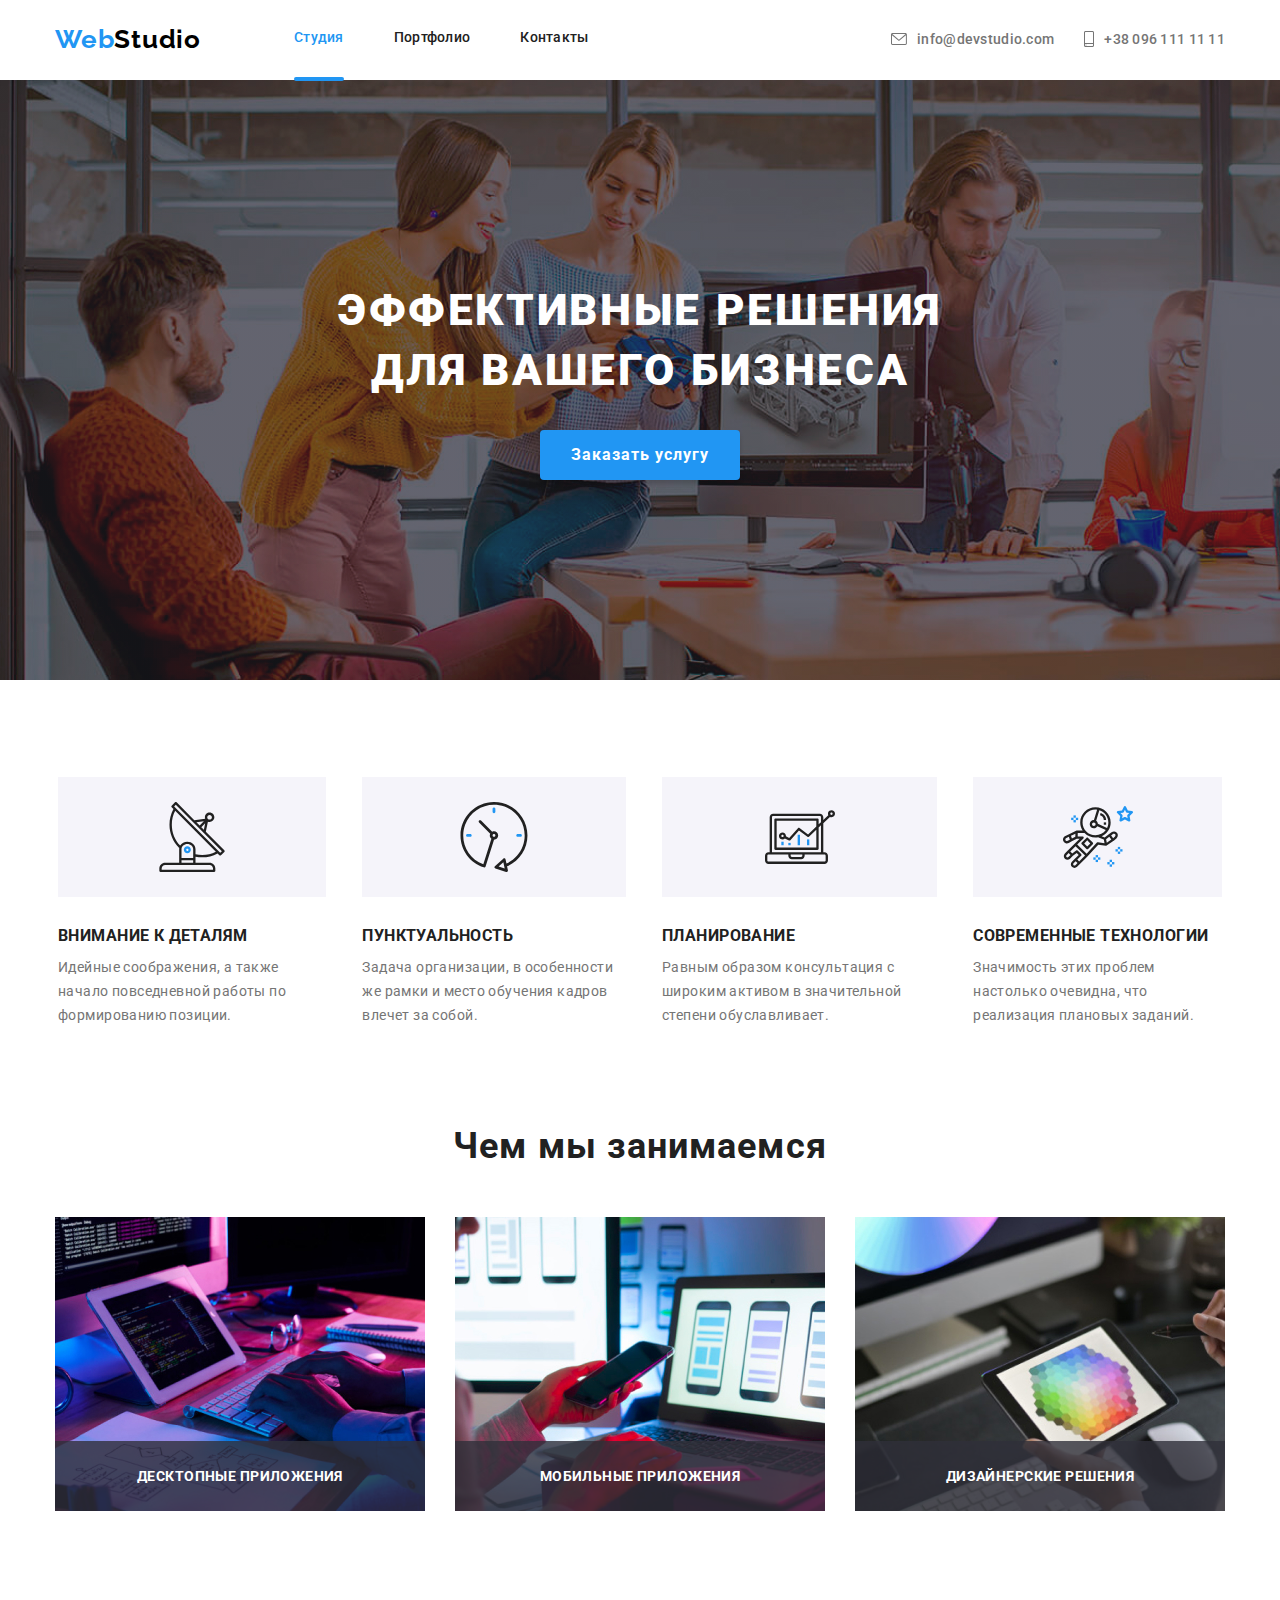
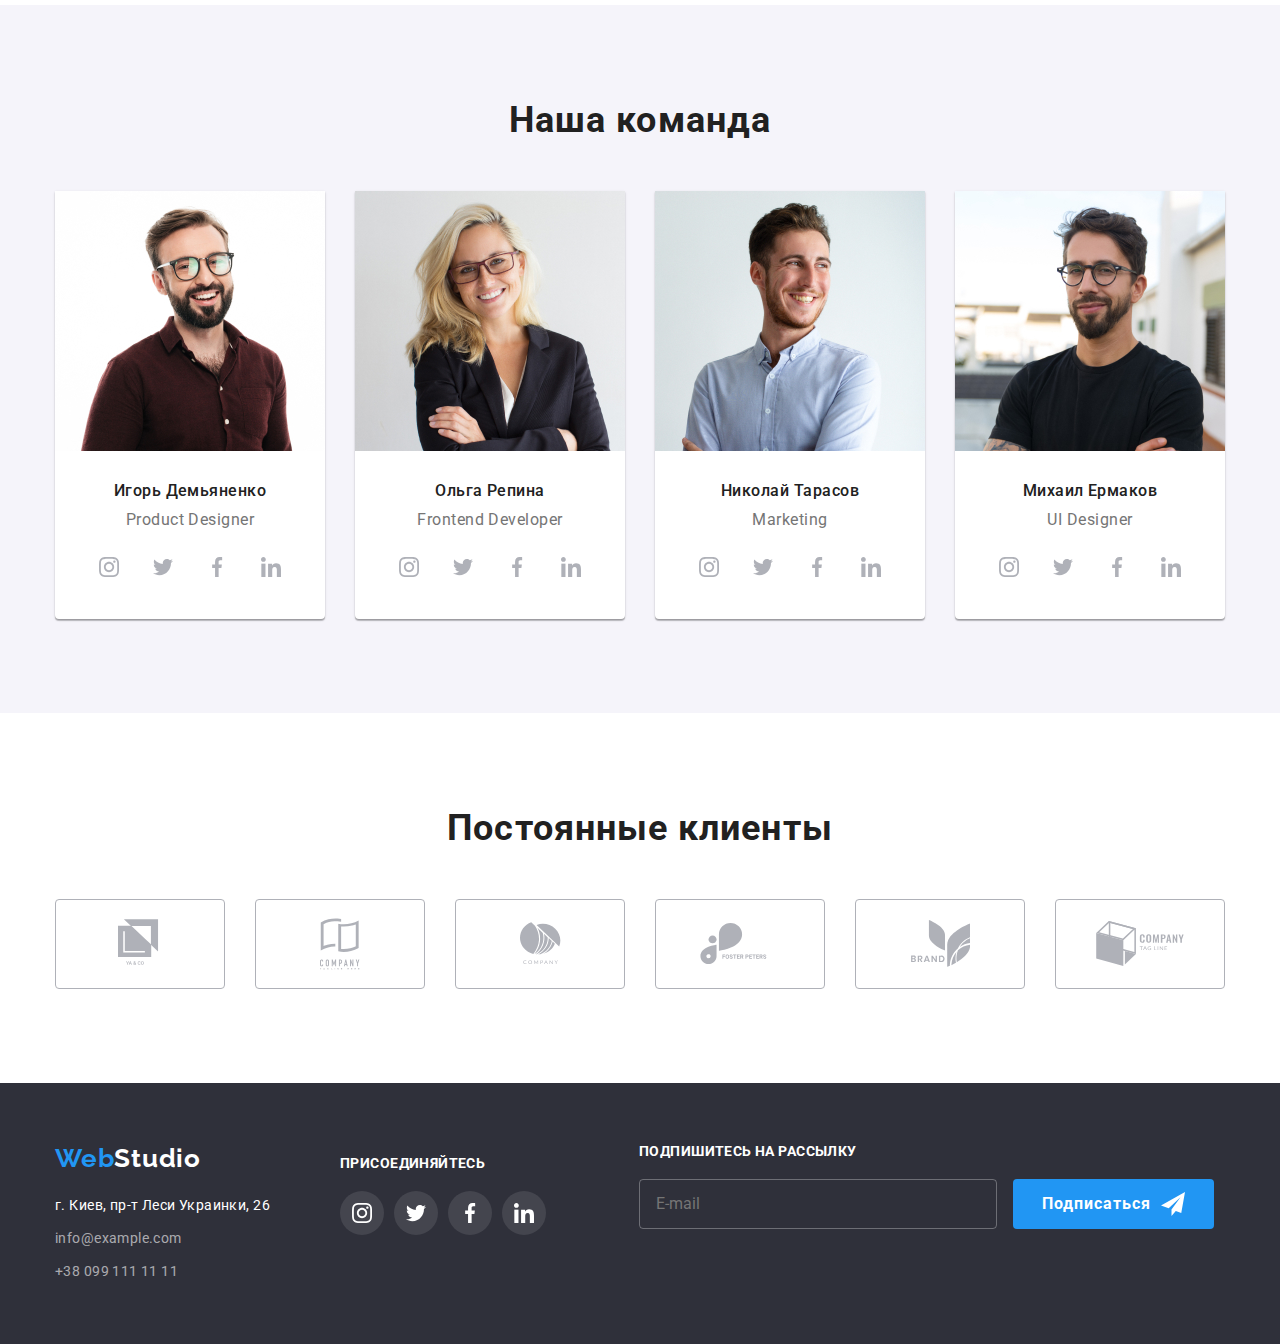
==== index.html @ cdcaf76a "Add files" ====
<!DOCTYPE html>
<html lang="ru">
<head>
    <meta charset="UTF-8">
    <meta name="viewport" content="width=device-width, initial-scale=1.0">
    <title>WebStudio</title>
    <link rel="preconnect" href="https://fonts.gstatic.com">
    <link href="https://fonts.googleapis.com/css2?family=Raleway:wght@700&family=Roboto:wght@400;500;700;900&display=swap" rel="stylesheet">
    <link rel="stylesheet" href="https://cdnjs.cloudflare.com/ajax/libs/modern-normalize/1.0.0/modern-normalize.min.css" />
    <link rel="stylesheet" href="./css/main.min.css">
</head>

<body>
    <header class="header">
        <div class="container">
        <nav class="site-nav">
        <a class="logo link" href="./" aria-label="логотип сайта"><span class="logo-first-part">Web</span><span class="logo-second-part">Studio</span></a> 
        <ul class="navigation-list list">
            <li class="navigation-list-item"><a class="navigation-list-link active link" href="./index.html">Студия</a></li>
            <li class="navigation-list-item"><a class="navigation-list-link link" href="./portfolio.html">Портфолио</a></li>
            <li class="navigation-list-item"><a class="navigation-list-link link" href="#">Контакты</a></li>   
        </ul>
        </nav>
        <address class="address">
        <ul class="address-list-header list">
<li class="address-list-item">
    <a class="address-list-link link" href="mailto:info@devstudio.com">
        <svg class="address-list-icon mail-icon">
            <use href="./symbol-defs.svg#icon-envelope" width="16" height="12"></use>
        </svg>
        <p class="address-list-text">info@devstudio.com </p>
    </a>
</li>

<li class="address-list-item">
    <a class="address-list-link link" href="tel:+380961111111">
        <svg class="address-list-icon phone-icon">
            <use href="./symbol-defs.svg#icon-smartphone" width="10" height="16"></use>
        </svg>
        <p class="address-list-text"> +38 096 111 11 11</p>
    </a>
</li>
 </ul>
 </address>  
 </div>
    </header>
    <main>

        <!--Hero-->
<section class="hero-section">
    <div class="container">
    <h1 class="hero-title">Эффективные решения <br> для вашего бизнеса</h1>
    <button class="button hero-button" type="button" data-modal-open>Заказать услугу</button>
    </div>
</section>

<!--Наш сервис-->
<section class="our-service">
    <div class="container">
<h2 class="visually-hidden">Наш сервис</h2>
    <ul class="services-list list">
        <li class="service-list-item">
            <div class="service-icon-background">
                <svg class="service-icon">
                    <use href="./symbol-defs.svg#icon-antenna-1"></use>
                </svg>
            </div>
        <h3 class="services-title">Внимание к деталям</h3>
        <p class="services-description">Идейные соображения, а также начало повседневной работы по формированию позиции.</p>
        </li>

        <li class="service-list-item">
            <div class="service-icon-background">
            <svg class="service-icon">
                <use href="./symbol-defs.svg#icon-clock-1"></use>
            </svg>
        </div>
        <h3 class="services-title">Пунктуальность</h3>
        <p class="services-description">Задача организации, в особенности же рамки и место обучения кадров влечет за собой.</p>
        </li>

<li class="service-list-item">
    <div class="service-icon-background">
        <svg class="service-icon">
            <use href="./symbol-defs.svg#icon-diagram-1"></use>
        </svg>
    </div>
    <h3 class="services-title">Планирование</h3>
    <p class="services-description">Равным образом консультация с широким активом в значительной степени
        обуславливает.</p>
</li>

<li class="service-list-item"">
    <div class="service-icon-background">
        <svg class="service-icon">
            <use href="./symbol-defs.svg#icon-astronaut-1"></use>
        </svg>
    </div>
    <h3 class="services-title">Современные технологии</h3>
    <p class="services-description">Значимость этих проблем настолько очевидна, что реализация плановых заданий.</p>
</li>
    </ul>
    </div>
</section>

<!--Чем мы занимаемся-->
<section class="specialization-section">
    <div class="container">
    <h2 class="specialization-title">Чем мы занимаемся</h2>
    <ul class="specialization-list list">
    <li class="specialization-list-item">
        <img class="specialization-img" src="./what_we_do/img.jpg" alt="Написание кода" width="370" height="294">
    <p class="specialization-name">Десктопные приложения</p>
    </li>
    <li class="specialization-list-item">
        <img class="specialization-img" src="./what_we_do/img-1.jpg" alt="Разработка дизайна" width="370" height="294">
    <p class="specialization-name">Мобильные приложения</p>
    </li>
<li class="specialization-list-item">
        <img class="specialization-img" src="./what_we_do/img-2.jpg" alt="Работа с цветом" width="370" height="294">
    <p class="specialization-name">Дизайнерские решения</p>
    </li>
</ul>
    </div>
</section>

<!--Наша команда-->

<section class="our-command-section">
    <div class="container">
    <h2 class="our-command-title">Наша команда</h2>
<ul class="our-command-list list">
    <li class="our-command-list-item">
        <img class="our-specialist-photo" src="./our_team/img.jpg" alt="участник команды" width="270" height="260">
        <div class="our-command-card-content">
        <h3 class="our-specialist-name">Игорь Демьяненко</h3>
        <p class="our-specialist-specialization" lang="en">Product Designer</p>
        <ul class="social-list list">
            <li class="social-list-item">
                <a href="#" class="social-list-link">
                    <svg class="social-list-icon">
                        <use href="./symbol-defs.svg#icon-instagram_new"></use>
                    </svg>
                </a>
            </li>
            <li class="social-list-item">
                <a href="#" class="social-list-link">
                    <svg class="social-list-icon">
                        <use href="./symbol-defs.svg#icon-twitter"></use>
                    </svg>
                </a>
            </li>
            <li class="social-list-item">
                <a href="#" class="social-list-link">
                    <svg class="social-list-icon">
                        <use href="./symbol-defs.svg#icon-facebook"></use>
                    </svg>
                </a>
            </li>
            <li class="social-list-item">
                <a href="#" class="social-list-link">
                    <svg class="social-list-icon">
                        <use href="./symbol-defs.svg#icon-linkedin"></use>
                    </svg>
                </a>
            </li>
        </ul>
        </div>
        </li>

    <li class="our-command-list-item">
        <img class="our-specialist-photo" src="./our_team/img-1.jpg" alt="участник команды" width="270" height="260">
        <div class="our-command-card-content">
        <h3 class="our-specialist-name">Ольга Репина</h3>
        <p class="our-specialist-specialization" lang="en">Frontend Developer</p>
    <ul class="social-list list">
        <li class="social-list-item">
            <a href="#" class="social-list-link">
                <svg class="social-list-icon">
                    <use href="./symbol-defs.svg#icon-instagram_new"></use>
                </svg>
            </a>
        </li>
        <li class="social-list-item">
            <a href="#" class="social-list-link">
                <svg class="social-list-icon">
                    <use href="./symbol-defs.svg#icon-twitter"></use>
                </svg>
            </a>
        </li>
        <li class="social-list-item">
            <a href="#" class="social-list-link">
                <svg class="social-list-icon">
                    <use href="./symbol-defs.svg#icon-facebook"></use>
                </svg>
            </a>
        </li>
        <li class="social-list-item">
            <a href="#" class="social-list-link">
                <svg class="social-list-icon">
                    <use href="./symbol-defs.svg#icon-linkedin"></use>
                </svg>
            </a>
        </li>
    </ul>
    </div>
    </li>

    <li class="our-command-list-item">
        <img class="our-specialist-photo" src="./our_team/img-2.jpg" alt="участник команды" width="270" height="260">
        <div class="our-command-card-content">
        <h3 class="our-specialist-name">Николай Тарасов</h3>
        <p class="our-specialist-specialization" lang="en">Marketing</p>
<ul class="social-list list">
    <li class="social-list-item">
        <a href="#" class="social-list-link">
            <svg class="social-list-icon">
                <use href="./symbol-defs.svg#icon-instagram_new"></use>
            </svg>
        </a>
    </li>
    <li class="social-list-item">
        <a href="#" class="social-list-link">
            <svg class="social-list-icon">
                <use href="./symbol-defs.svg#icon-twitter"></use>
            </svg>
        </a>
    </li>
    <li class="social-list-item">
        <a href="#" class="social-list-link">
            <svg class="social-list-icon">
                <use href="./symbol-defs.svg#icon-facebook"></use>
            </svg>
        </a>
    </li>
    <li class="social-list-item">
        <a href="#" class="social-list-link">
            <svg class="social-list-icon">
                <use href="./symbol-defs.svg#icon-linkedin"></use>
            </svg>
        </a>
    </li>
</ul>
</div>
</li>

    <li class="our-command-list-item">
        <img class="our-specialist-photo" src="./our_team/img-3.jpg" alt="участник команды" width="270" height="260">
        <div class="our-command-card-content">
        <h3 class="our-specialist-name">Михаил Ермаков</h3>
        <p class="our-specialist-specialization" lang="en">UI Designer</p>
<ul class="social-list list">
    <li class="social-list-item">
        <a href="#" class="social-list-link">
            <svg class="social-list-icon">
                <use href="./symbol-defs.svg#icon-instagram_new"></use>
            </svg>
        </a>
    </li>
    <li class="social-list-item">
        <a href="#" class="social-list-link">
            <svg class="social-list-icon">
                <use href="./symbol-defs.svg#icon-twitter"></use>
            </svg>
        </a>
    </li>
    <li class="social-list-item">
        <a href="#" class="social-list-link">
            <svg class="social-list-icon">
                <use href="./symbol-defs.svg#icon-facebook"></use>
            </svg>
        </a>
    </li>
    <li class="social-list-item">
        <a href="#" class="social-list-link">
            <svg class="social-list-icon">
                <use href="./symbol-defs.svg#icon-linkedin"></use>
            </svg>
        </a>
    </li>
</ul>
</div>
</li>
</ul>
    </div>
</section>
<!--Наши клиенты-->
<section class="our-clients-section">
    <div class="container">
        <h2 class="our-clients-title">Постоянные клиенты</h2>
        <ul class="our-clients-list">
            <li class="our-clients-list-item list">
                <a href="#" class="our-client-link">
                    <svg class="our-clients-icon first-client-icon">
                        <use href="./symbol-defs.svg#icon-logo-1"></use>
                    </svg>
                </a>
            </li>
            <li class="our-clients-list-item list">
                <a href="#" class="our-client-link">
                    <svg class="our-clients-icon second-client-icon">
                        <use href="./symbol-defs.svg#icon-logo-2"></use>
                    </svg>
                </a>
            </li>
            <li class="our-clients-list-item list">
                <a href="#" class="our-client-link">
                    <svg class="our-clients-icon third-client-icon">
                        <use href="./symbol-defs.svg#icon-logo-3"></use>
                    </svg>
                </a>
            </li>
            <li class="our-clients-list-item list">
                <a href="#" class="our-client-link">
                    <svg class="our-clients-icon fourth-client-icon">
                        <use href="./symbol-defs.svg#icon-logo-4"></use>
                    </svg>
                </a>
            </li>
            <li class="our-clients-list-item list">
                <a href="" class="our-client-link">
                    <svg class="our-clients-icon fifth-client-icon">
                        <use href="./symbol-defs.svg#icon-logo-5"></use>
                    </svg>
                </a>
            </li>
            <li class="our-clients-list-item list">
                <a href="#" class="our-client-link">
                    <svg class="our-clients-icon sixth-client-icon">
                        <use href="./symbol-defs.svg#icon-logo-6"></use>
                    </svg>
                </a>
            </li>
        </ul>
    </div>
</section>
    </main>
  
    <!--Бекдроп та модалка портфоліо-->
    <div class="backdrop is-hidden" data-modal>
        <div class="modal">
            <button type="button" class="close-button" data-modal-close>
                <svg class="close-button-icon" width="30" height="30">
                    <use href="./symbol-defs.svg#icon-close"></use>
                </svg>
            </button>
            <p class="form-invitation">Оставьте свои данные, мы вам перезвоним</p>
            <form action="#" class="modal-form">
                <label class="modal-form-field">
                    Имя
                    <span class="modal-form-input-wrapper">
                        <input type="text" name="client-name" class="modal-form-input">
                        <svg class="modal-form-icon">
                            <use href="./symbol-defs.svg#icon-Vector-3"></use>
                        </svg>
                    </span>
                </label>
                <label class="modal-form-field">
                    Телефон
                    <span class="modal-form-input-wrapper">
                        <input type="tel" name="client-phone" class="modal-form-input">
                        <svg class="modal-form-icon">
                            <use href="./symbol-defs.svg#icon-Vector-1"></use>
                        </svg>
                    </span>
                </label>
                <label class="modal-form-field">
                    Почта
                    <span class="modal-form-input-wrapper">
                        <input type="email" name="client-mail" class="modal-form-input">
                        <svg class="modal-form-icon">
                            <use href="./symbol-defs.svg#icon-Vector-2"></use>
                        </svg>
                    </span>
                </label>
                <label class="modal-form-field">
                    Комментарий
                    <textarea name="client-masage" class="modal-form-massage" placeholder="Введите текст"></textarea>
                </label>
                <input id="user-policy" type="checkbox" name="client-policy" value="accept-policy"
                    class="modal-form-policy visually-hidden">
                <label for="user-policy" class="modal-form-policy-text">Соглашаюсь с рассылкой и принимаю <a href="#"
                        class="modal-form-policy-link">Условия договора</a></label>
                <button type="submit" class="modal-form-button button">Отправить</button>
            </form>
        </div>
    </div>

<!--Footer-->
    <footer class="footer">
        <div class="container">
            <div class="footer-info">
        <a class="logo link" href="./" aria-label="логотип сайта"><span class="logo-first-part">Web</span><span
                class="logo-second-part-dark">Studio</span></a>
        <address class="address">
            <ul class="addres-list-footer list">
                <li class="addres-list-item"><a class="address-footer-link location link" href="https://goo.gl/maps/J2ixgFmDZ8d1wvZj8">г. Киев,
                        пр-т Леси Украинки, 26</a></li>
                <li class="addres-list-item"><a class="address-footer-link link" href="mailto:info@example.com">info@example.com</a></li>
                <li class="addres-list-item"><a class="address-footer-link link" href="tel:+380991111111">+38 099 111 11 11</a></li>
            </ul>
            </address>
            </div>
            <div class="social-list-our-projekt">
                <h2 class="visually-hidden">Наши социальные сети</h2>
                <h3 class="social-list-invitation">Присоединяйтесь</h3>
                <ul class="social-list list">
                    <li class="social-list-item">
                        <a href="#" class="social-list-link dark-social">
                            <svg class="social-list-icon">
                                <use href="./symbol-defs.svg#icon-instagram-2"></use>
                            </svg>
                        </a>
                    </li>
                    <li class="social-list-item">
                        <a href="#" class="social-list-link dark-social">
                            <svg class="social-list-icon">
                                <use href="./symbol-defs.svg#icon-twitter-1"></use>
                            </svg>
                        </a>
                    </li>
                    <li class="social-list-item">
                        <a href="#" class="social-list-link dark-social">
                            <svg class="social-list-icon">
                                <use href="./symbol-defs.svg#icon-facebook-1"></use>
                            </svg>
                        </a>
                    </li>
                    <li class="social-list-item">
                        <a href="#" class="social-list-link dark-social">
                            <svg class="social-list-icon">
                                <use href="./symbol-defs.svg#icon-linkedin-1"></use>
                            </svg>
                        </a>
                    </li>
                </ul>
            </div>
            <form action="#" class="subscription-form">
                <p class="subscription-form-title">Подпишитесь на рассылку</p>
                <label class="subscription-form-field">
                    <input type="email" name="client-mail" class="subscription-form-input" placeholder="E-mail">
                </label>
                <button type="submit" class="subscription-form-button">
                    Подписаться
                    <svg class="sibscription-form-button-icon">
                        <use href="./symbol-defs.svg#icon-form-send"></use>
                    </svg>
                </button>
            </form>
        </div>
            </footer>
    <!--End Footer-->

<script src="./js/modal.js">
</script>
</body>
</html>
---- css/main.min.css ----
.visually-hidden{position:absolute;width:1px;height:1px;margin:-1px;border:0;padding:0;white-space:nowrap;-webkit-clip-path:inset(100%);clip-path:inset(100%);clip:rect(0 0 0 0);overflow:hidden}:root{--accent-color: #2196F3;--logo-color: #000000;--heading-color: #212121;--main-color: #757575;--main-color-dark-backgr: #ffffff;--backgr-color-first: #2F303A;--backgr-color-second: #F5F4FA;--addres-second-color: rgba(255, 255, 255, 0.6);--hero-gradient-color: rgba(47, 48, 58, 0.4);--social-link-background-dark: rgba(255, 255, 255, 0.1);--social-link-color: #afb1b8;--main-font: 'Roboto', Roboto, sans-serif;--secondary-font: 'Raleway', Raleway, sans-serif;--card-set-specialization: 30px;--card-set-our-command: 30px;--card-set-portfolio: 30px;--timing-function: cubic-bezier(0.4, 0, 0.2, 1);--transition-duration: 250ms;--logo-second-part: #000000}body{color:var(--main-color);font-family:var(--main-font)}.list{list-style:none;margin:0;padding:0}.link{text-decoration:none;color:var(--main-color)}h1,h2,h3,h4,h5,h6{margin:0}ul,ol{margin:0;padding:0}p{margin:0}img{display:block;max-width:100%;height:auto}.address{font-style:normal}.container{width:1200px;margin:0 auto;padding:0 15px;display:-webkit-box;display:-ms-flexbox;display:flex;-webkit-box-align:center;-ms-flex-align:center;align-items:center;background:transparent}.button{display:-webkit-inline-box;display:-ms-inline-flexbox;display:inline-flex;-webkit-box-align:center;-ms-flex-align:center;align-items:center;-webkit-box-pack:center;-ms-flex-pack:center;justify-content:center;border:none;width:200px;min-height:50px;background:var(--accent-color);-webkit-box-shadow:0px 4px 4px rgba(0,0,0,0.15);box-shadow:0px 4px 4px rgba(0,0,0,0.15);border:none;border-radius:4px;margin-left:auto;margin-right:auto;cursor:pointer;font-family:var(--main-font);font-weight:700;font-size:16px;line-height:1.875;letter-spacing:.06em;color:var(--main-color-dark-backgr)}.button .icon{width:24px;height:24px;fill:var(--main-color-dark-backgr);margin-left:10px}.logo{color:var(--logo-color);font-family:var(--secondary-font);font-weight:700;font-size:26px;line-height:1.192;letter-spacing:.03em}.logo-first-part{color:var(--accent-color)}.logo-second-part-dark{color:var(--main-color-dark-backgr)}.social-list{display:-webkit-box;display:-ms-flexbox;display:flex;-webkit-box-pack:center;-ms-flex-pack:center;justify-content:center}.social-list-item:not(:last-child){margin-right:10px}.social-list-link{display:block;width:44px;height:44px;border-radius:50%;display:-webkit-box;display:-ms-flexbox;display:flex;-webkit-box-pack:center;-ms-flex-pack:center;justify-content:center;-webkit-box-align:center;-ms-flex-align:center;align-items:center;-webkit-transition-property:background;transition-property:background;-webkit-transition-duration:250ms;transition-duration:250ms;-webkit-transition-timing-function:cubic-bezier(0.4, 0, 0.2, 1);transition-timing-function:cubic-bezier(0.4, 0, 0.2, 1)}.social-list-link:hover,.social-list-link:focus{background:var(--accent-color)}.social-list-icon{width:20px;height:20px;fill:var(--social-link-color);-webkit-transition-property:fill;transition-property:fill;-webkit-transition-duration:250ms;transition-duration:250ms;-webkit-transition-timing-function:cubic-bezier(0.4, 0, 0.2, 1);transition-timing-function:cubic-bezier(0.4, 0, 0.2, 1)}.social-list-link:hover .social-list-icon,.social-list-link:focus .social-list-icon{fill:var(--main-color-dark-backgr)}.backdrop{position:fixed;left:0;top:0;width:100%;height:100%;background:rgba(0,0,0,0.2)}.modal{width:528px;min-height:581px;background-color:var(--main-color-dark-backgr);-webkit-box-shadow:0px 1px 3px rgba(0,0,0,0.12),0px 1px 1px rgba(0,0,0,0.14),0px 2px 1px rgba(0,0,0,0.2);box-shadow:0px 1px 3px rgba(0,0,0,0.12),0px 1px 1px rgba(0,0,0,0.14),0px 2px 1px rgba(0,0,0,0.2);border-radius:4px;position:absolute;top:50%;left:50%;padding:40px;-webkit-transform:translate(-50%, -50%);transform:translate(-50%, -50%)}.close-button-icon{width:18px;height:18px;position:absolute;top:50%;left:50%;-webkit-transform:translate(-50%, -50%);transform:translate(-50%, -50%)}.close-button{width:30px;height:30px;position:absolute;top:8px;right:8px;border:1px solid rgba(0,0,0,0.1);border-radius:50%;cursor:pointer;background-color:transparent}.close-button:hover,.close-button:focus{fill:var(--accent-color)}.close-button:active{fill:var(--accent-color);border-radius:50%}.is-hidden{opacity:0;visibility:hidden;pointer-events:none}.form-invitation{font-weight:700;font-size:20px;line-height:1.15;letter-spacing:.03em;color:var(--heading-color);margin-bottom:12px}.modal-form{display:-webkit-box;display:-ms-flexbox;display:flex;-webkit-box-orient:vertical;-webkit-box-direction:normal;-ms-flex-direction:column;flex-direction:column}.modal-form-field{margin-bottom:20px;font-weight:400;font-size:12px;line-height:1.67;letter-spacing:.1em}.modal-form-input-wrapper{display:block;height:100%;position:relative;margin-top:4px}.modal-form-input{width:100%;height:40px;padding-left:42px;border:1px solid rgba(33,33,33,0.2);border-radius:4px;-webkit-transition-property:border-color;transition-property:border-color;-webkit-transition-duration:250ms;transition-duration:250ms;-webkit-transition-timing-function:cubic-bezier(0.4, 0, 0.2, 1);transition-timing-function:cubic-bezier(0.4, 0, 0.2, 1)}.modal-form-input:focus{outline:none;border:1px solid var(--accent-color)}.modal-form-icon{width:18px;height:18px;position:absolute;left:12px;top:50%;-webkit-transform:translateY(-50%);transform:translateY(-50%);-webkit-transition-property:fill;transition-property:fill;-webkit-transition-duration:250ms;transition-duration:250ms;-webkit-transition-timing-function:cubic-bezier(0.4, 0, 0.2, 1);transition-timing-function:cubic-bezier(0.4, 0, 0.2, 1)}.modal-form-input:focus+.modal-form-icon{fill:var(--accent-color)}.modal-form-massage{width:100%;height:120px;border:1px solid rgba(33,33,33,0.2);border-radius:4px;padding:12px 16px;margin-top:4px;resize:none;-webkit-transition-property:border-color;transition-property:border-color;-webkit-transition-duration:250ms;transition-duration:250ms;-webkit-transition-timing-function:cubic-bezier(0.4, 0, 0.2, 1);transition-timing-function:cubic-bezier(0.4, 0, 0.2, 1)}.modal-form-massage::-webkit-input-placeholder{font-weight:400;font-size:14px;line-height:1.143;letter-spacing:.01em;color:rgba(117,117,117,0.5)}.modal-form-massage:-ms-input-placeholder{font-weight:400;font-size:14px;line-height:1.143;letter-spacing:.01em;color:rgba(117,117,117,0.5)}.modal-form-massage::-ms-input-placeholder{font-weight:400;font-size:14px;line-height:1.143;letter-spacing:.01em;color:rgba(117,117,117,0.5)}.modal-form-massage::placeholder{font-weight:400;font-size:14px;line-height:1.143;letter-spacing:.01em;color:rgba(117,117,117,0.5)}.modal-form-massage:focus{outline:none;border-color:var(--accent-color)}.modal-form-policy-text{width:423px;margin-left:auto;margin-right:auto;font-weight:400;font-size:14px;line-height:1.714;letter-spacing:.03em;white-space:pre;display:-webkit-box;display:-ms-flexbox;display:flex;-webkit-box-align:center;-ms-flex-align:center;align-items:center;margin-bottom:30px}.modal-form-policy-text::before{content:"";width:16px;height:15px;margin-right:7px;border:1px solid #000000;border-radius:2px;display:inline-block}.modal-form-policy:checked+.modal-form-policy-text::before{background-image:url(../icon-check.svg);background-repeat:no-repeat;background-size:cover;border:none}.modal-form-policy-link{color:var(--accent-color)}.modal-form-button{margin-left:auto;margin-right:auto}.header>.container{display:-webkit-box;display:-ms-flexbox;display:flex;padding-top:24px;padding-bottom:25px}.header .logo{margin-right:93px}.header .address-list-link{display:-webkit-box;display:-ms-flexbox;display:flex;-webkit-box-align:center;-ms-flex-align:center;align-items:center;-webkit-transition-property:color;transition-property:color;-webkit-transition-duration:250ms;transition-duration:250ms;-webkit-transition-timing-function:cubic-bezier(0.4, 0, 0.2, 1);transition-timing-function:cubic-bezier(0.4, 0, 0.2, 1)}.site-nav{display:-webkit-box;display:-ms-flexbox;display:flex;-webkit-box-align:center;-ms-flex-align:center;align-items:center}.navigation-list{display:-webkit-box;display:-ms-flexbox;display:flex}.address-list-header{display:-webkit-box;display:-ms-flexbox;display:flex;-webkit-box-align:center;-ms-flex-align:center;align-items:center;-webkit-box-pack:center;-ms-flex-pack:center;justify-content:center}.address-list-icon{display:block;fill:var(--main-color);-webkit-transition-property:fill;transition-property:fill;-webkit-transition-duration:250ms;transition-duration:250ms;-webkit-transition-timing-function:cubic-bezier(0.4, 0, 0.2, 1);transition-timing-function:cubic-bezier(0.4, 0, 0.2, 1)}.header .address-list-link:hover .address-list-icon,.header .address-list-link:focus .address-list-icon{fill:var(--accent-color)}.mail-icon{width:16px;height:12px}.phone-icon{width:10px;height:16px}.address-list-text{display:block;padding-left:10px}.navigation-list-item:not(:last-child){margin-right:50px}.header .address-list-item:not(:last-child){margin-right:30px}.header .address{margin-left:auto}.navigation-list-link,.address-list-link{font-weight:500;font-size:14px;line-height:1.143;letter-spacing:.02em}.navigation-list-link:hover,.navigation-list-link:focus,.address-list-link:hover,.address-list-link:focus{color:var(--accent-color)}.navigation-list-link{color:var(--heading-color);-webkit-transition-property:color;transition-property:color;-webkit-transition-duration:250ms;transition-duration:250ms;-webkit-transition-timing-function:cubic-bezier(0.4, 0, 0.2, 1);transition-timing-function:cubic-bezier(0.4, 0, 0.2, 1)}.navigation-list-link.active{color:var(--accent-color)}.navigation-list-link.active::after{content:"";width:auto;height:4px;display:block;background:var(--accent-color);border-radius:2px;position:relative;top:30px}.hero-section>.container{max-width:1600px;-webkit-box-orient:vertical;-webkit-box-direction:normal;-ms-flex-direction:column;flex-direction:column;padding-top:200px;padding-bottom:200px;width:100%;background-image:-webkit-gradient(linear, left top, left bottom, from(var(--hero-gradient-color)), to(var(--hero-gradient-color))),url(../source_images/background.jpg);background-image:linear-gradient(var(--hero-gradient-color), var(--hero-gradient-color)),url(../source_images/background.jpg);background-repeat:no-repeat;background-size:cover}.hero-title{font-weight:900;font-size:44px;line-height:1.364;letter-spacing:.06em;text-align:center;text-transform:uppercase;color:var(--main-color-dark-backgr);margin-bottom:30px}.our-service>.container{padding-top:94px;padding-bottom:94px}.services-list{display:-webkit-box;display:-ms-flexbox;display:flex}.service-list-item{padding:3px;font-size:14px;letter-spacing:0.03em}.service-list-item:not(:last-child){margin-right:30px}.service-icon-background{width:auto;height:120px;background:var(--backgr-color-second);margin-bottom:30px;display:-webkit-box;display:-ms-flexbox;display:flex;-webkit-box-pack:center;-ms-flex-pack:center;justify-content:center;-webkit-box-align:center;-ms-flex-align:center;align-items:center}.service-icon{width:70px;height:70px}.services-title{font-weight:700;line-height:1.142;text-transform:uppercase;color:var(--heading-color);margin-bottom:10px}.services-description{font-weight:400;line-height:1.714}.specialization-section>.container{-webkit-box-orient:vertical;-webkit-box-direction:normal;-ms-flex-direction:column;flex-direction:column;padding-bottom:94px}.specialization-list{display:-webkit-box;display:-ms-flexbox;display:flex;-webkit-box-pack:center;-ms-flex-pack:center;justify-content:center}.specialization-list-item{position:relative}.specialization-list-item:not(:last-child){margin-right:var(--card-set-specialization)}.specialization-title,.our-command-title,.our-clients-title{text-align:center;font-weight:700;font-size:36px;line-height:1.167;letter-spacing:.03em;color:var(--heading-color)}.specialization-title{margin-bottom:50px}.specialization-name{font-weight:700;font-size:14px;line-height:1.143;letter-spacing:.03em;text-align:center;text-transform:uppercase;color:var(--main-color-dark-backgr);width:370px;background-color:rgba(47,48,58,0.8);position:absolute;bottom:0px;padding:27px 0}.our-command-section{background-color:var(--backgr-color-second)}.our-command-section>.container{padding-top:94px;padding-bottom:94px;-webkit-box-orient:vertical;-webkit-box-direction:normal;-ms-flex-direction:column;flex-direction:column}.our-command-list{display:-webkit-box;display:-ms-flexbox;display:flex;-webkit-box-pack:center;-ms-flex-pack:center;justify-content:center}.our-command-list-item{background-color:var(--main-color-dark-backgr);-webkit-box-shadow:0px 1px 3px rgba(0,0,0,0.12),0px 1px 1px rgba(0,0,0,0.14),0px 2px 1px rgba(0,0,0,0.2);box-shadow:0px 1px 3px rgba(0,0,0,0.12),0px 1px 1px rgba(0,0,0,0.14),0px 2px 1px rgba(0,0,0,0.2);border-radius:0px 0px 4px 4px}.our-command-list-item:not(:last-child){margin-right:var(--card-set-our-command)}.our-command-card-content{padding:30px 10px}.our-command-title{margin-bottom:50px}.our-specialist-name{margin-bottom:10px;font-weight:500;font-size:16px;line-height:1.188;letter-spacing:.03em;text-align:center;color:var(--heading-color)}.our-specialist-specialization{margin-bottom:16px;font-weight:400;font-size:16px;line-height:1.188;letter-spacing:.03em;text-align:center}.our-clients-section>.container{-webkit-box-orient:vertical;-webkit-box-direction:normal;-ms-flex-direction:column;flex-direction:column;padding-top:94px;padding-bottom:94px}.our-clients-title{margin-bottom:50px}.our-clients-list{display:-webkit-box;display:-ms-flexbox;display:flex}.our-client-link{display:-webkit-box;display:-ms-flexbox;display:flex;-webkit-box-pack:center;-ms-flex-pack:center;justify-content:center;-webkit-box-align:center;-ms-flex-align:center;align-items:center;width:170px;height:90px;border:1px solid var(--social-link-color);-webkit-box-sizing:border-box;box-sizing:border-box;border-radius:4px;-webkit-transition-property:border-color;transition-property:border-color;-webkit-transition-duration:250ms;transition-duration:250ms;-webkit-transition-timing-function:cubic-bezier(0.4, 0, 0.2, 1);transition-timing-function:cubic-bezier(0.4, 0, 0.2, 1)}.our-client-link:hover,.our-client-link:focus{border-color:var(--accent-color)}.our-clients-list-item:not(:last-child){margin-right:30px}.our-clients-icon{fill:#afb1b8;-webkit-transition-property:fill;transition-property:fill;-webkit-transition-duration:250ms;transition-duration:250ms;-webkit-transition-timing-function:cubic-bezier(0.4, 0, 0.2, 1);transition-timing-function:cubic-bezier(0.4, 0, 0.2, 1)}.our-client-link:hover .our-clients-icon,.our-client-link:focus .our-clients-icon{fill:var(--accent-color)}.first-client-icon{width:44.27px;height:49.23px}.second-client-icon{width:40px;height:52px}.third-client-icon{width:41px;height:42.6px}.fourth-client-icon{width:79.66px;height:42.02px}.fifth-client-icon{width:59px;height:47px}.sixth-client-icon{width:88.48px;height:45.44px}.footer{background-color:var(--backgr-color-first)}.footer>.container{-webkit-box-align:start;-ms-flex-align:start;align-items:flex-start;padding-top:60px;padding-bottom:60px}.footer .logo{display:block;margin-bottom:20px}.footer .addres-list-item:not(:last-child){margin-bottom:9px}.address-footer-link{font-weight:400;font-size:14px;line-height:1.714;letter-spacing:.03em;color:var(--addres-second-color)}.location{color:var(--main-color-dark-backgr)}.social-list-our-projekt{margin-top:12px;margin-left:70px}.social-list-invitation{font-weight:700;font-size:14px;line-height:1.142;letter-spacing:.03em;text-transform:uppercase;color:var(--main-color-dark-backgr);margin-bottom:20px}.dark-social{background:var(--social-link-background-dark)}.dark-social .social .social-list-icon{fill:var(--main-color-dark-backgr)}.subscription-form{margin-left:93px}.subscription-form-title{width:100%;font-weight:700;font-size:14px;line-height:1.143;letter-spacing:.03em;text-transform:uppercase;color:var(--main-color-dark-backgr);margin-bottom:20px}.subscription-form-input{width:358px;height:50px;border:1px solid rgba(255,255,255,0.3);border-radius:4px;background:transparent;color:#ffffff;padding-left:16px}.subscription-form-field{display:inline-block}.subscription-form-button{display:-webkit-inline-box;display:-ms-inline-flexbox;display:inline-flex;-webkit-box-align:center;-ms-flex-align:center;align-items:center;height:50px;padding:10px 29px;margin-left:12px;background:var(--accent-color);border-radius:4px;border:none;font-weight:700;font-size:16px;text-align:center;letter-spacing:0.06em;color:var(--main-color-dark-backgr)}.sibscription-form-button-icon{width:24px;height:24px;fill:var(--main-color-dark-backgr);margin-left:10px}
/*# sourceMappingURL=main.min.css.map */
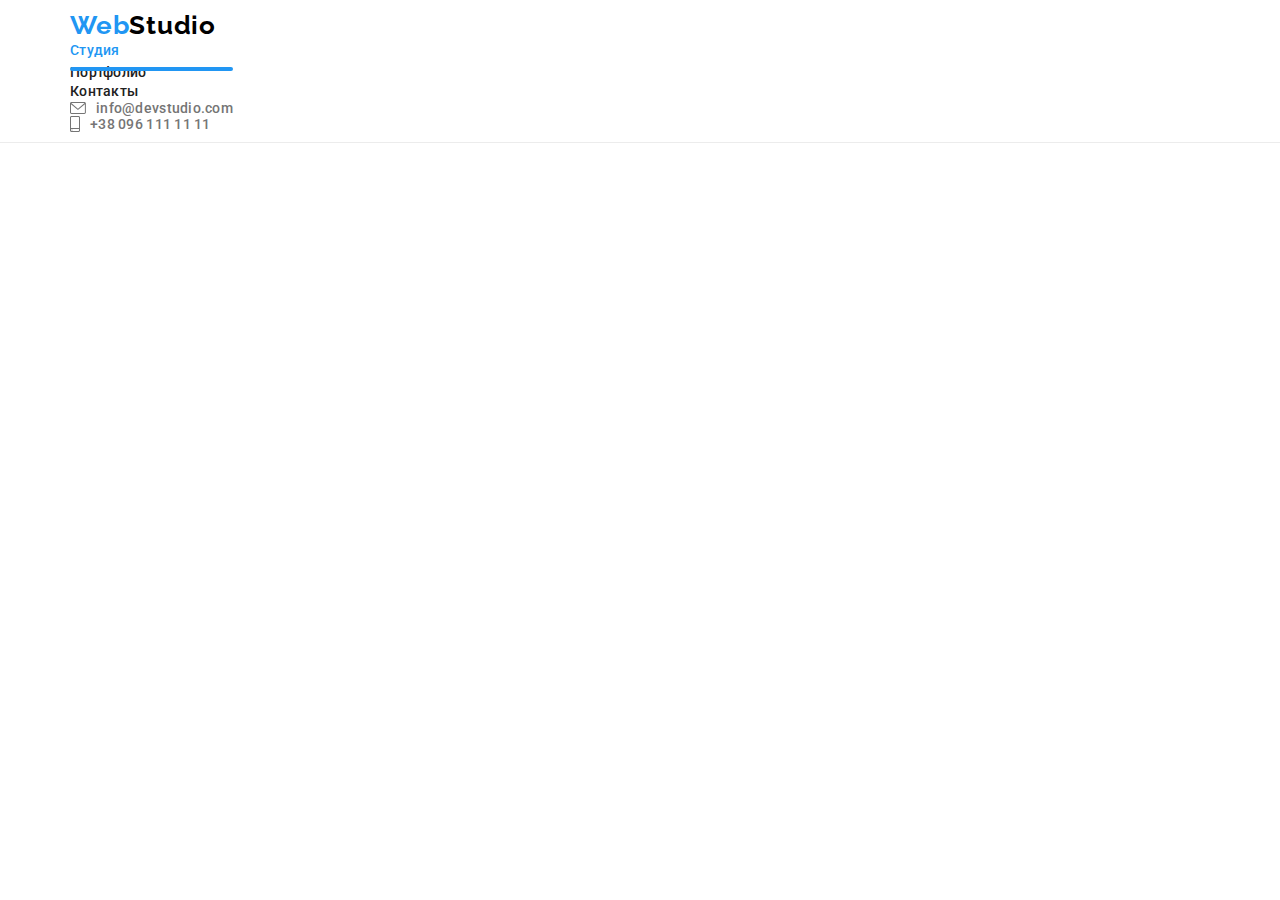
==== commit 53d9c0bc: "Add styles" ====
--- a/index.html
+++ b/index.html
@@ -15,6 +15,18 @@
         <div class="container">
         <nav class="site-nav">
         <a class="logo link" href="./" aria-label="логотип сайта"><span class="logo-first-part">Web</span><span class="logo-second-part">Studio</span></a> 
+        <button type="button" 
+        class="menu-button" 
+        aria-expanded="false" 
+        aria-controls="menu-container" 
+        data-menu-button>
+            <svg width="40px" height="40px" aria-label="Переключатель мобильного меню">
+                <use class="icon-menu" href="./images/sprite.svg#icon-menu"></use>
+                <use class="icon-close-menu" href="./images/sprite.svg#icon-close-menu"></use>
+            </svg>
+        </button>
+        <div class="menu-container" id="menu-container" data-menu>
+            <nav class="site-nav">
         <ul class="navigation-list list">
             <li class="navigation-list-item"><a class="navigation-list-link active link" href="./index.html">Студия</a></li>
             <li class="navigation-list-item"><a class="navigation-list-link link" href="./portfolio.html">Портфолио</a></li>
@@ -47,15 +59,15 @@
     <main>
 
         <!--Hero-->
-<section class="hero-section">
+<!-- <section class="hero-section">
     <div class="container">
     <h1 class="hero-title">Эффективные решения <br> для вашего бизнеса</h1>
     <button class="button hero-button" type="button" data-modal-open>Заказать услугу</button>
     </div>
-</section>
+</section> -->
 
 <!--Наш сервис-->
-<section class="our-service">
+<!-- <section class="our-service">
     <div class="container">
 <h2 class="visually-hidden">Наш сервис</h2>
     <ul class="services-list list">
@@ -101,10 +113,10 @@
 </li>
     </ul>
     </div>
-</section>
+</section> -->
 
 <!--Чем мы занимаемся-->
-<section class="specialization-section">
+<!-- <section class="specialization-section">
     <div class="container">
     <h2 class="specialization-title">Чем мы занимаемся</h2>
     <ul class="specialization-list list">
@@ -122,11 +134,11 @@
     </li>
 </ul>
     </div>
-</section>
+</section> -->
 
 <!--Наша команда-->
 
-<section class="our-command-section">
+<!-- <section class="our-command-section">
     <div class="container">
     <h2 class="our-command-title">Наша команда</h2>
 <ul class="our-command-list list">
@@ -283,9 +295,9 @@
 </li>
 </ul>
     </div>
-</section>
+</section> -->
 <!--Наши клиенты-->
-<section class="our-clients-section">
+<!-- <section class="our-clients-section">
     <div class="container">
         <h2 class="our-clients-title">Постоянные клиенты</h2>
         <ul class="our-clients-list">
@@ -334,10 +346,10 @@
         </ul>
     </div>
 </section>
-    </main>
+    </main> -->
   
     <!--Бекдроп та модалка портфоліо-->
-    <div class="backdrop is-hidden" data-modal>
+    <!-- <div class="backdrop is-hidden" data-modal>
         <div class="modal">
             <button type="button" class="close-button" data-modal-close>
                 <svg class="close-button-icon" width="30" height="30">
@@ -384,10 +396,10 @@
                 <button type="submit" class="modal-form-button button">Отправить</button>
             </form>
         </div>
-    </div>
+    </div> -->
 
 <!--Footer-->
-    <footer class="footer">
+    <!-- <footer class="footer">
         <div class="container">
             <div class="footer-info">
         <a class="logo link" href="./" aria-label="логотип сайта"><span class="logo-first-part">Web</span><span
@@ -448,7 +460,7 @@
                 </button>
             </form>
         </div>
-            </footer>
+            </footer> -->
     <!--End Footer-->
 
 <script src="./js/modal.js">
--- a/css/main.min.css
+++ b/css/main.min.css
@@ -1,2 +1,2 @@
-.visually-hidden{position:absolute;width:1px;height:1px;margin:-1px;border:0;padding:0;white-space:nowrap;-webkit-clip-path:inset(100%);clip-path:inset(100%);clip:rect(0 0 0 0);overflow:hidden}:root{--accent-color: #2196F3;--logo-color: #000000;--heading-color: #212121;--main-color: #757575;--main-color-dark-backgr: #ffffff;--backgr-color-first: #2F303A;--backgr-color-second: #F5F4FA;--addres-second-color: rgba(255, 255, 255, 0.6);--hero-gradient-color: rgba(47, 48, 58, 0.4);--social-link-background-dark: rgba(255, 255, 255, 0.1);--social-link-color: #afb1b8;--main-font: 'Roboto', Roboto, sans-serif;--secondary-font: 'Raleway', Raleway, sans-serif;--card-set-specialization: 30px;--card-set-our-command: 30px;--card-set-portfolio: 30px;--timing-function: cubic-bezier(0.4, 0, 0.2, 1);--transition-duration: 250ms;--logo-second-part: #000000}body{color:var(--main-color);font-family:var(--main-font)}.list{list-style:none;margin:0;padding:0}.link{text-decoration:none;color:var(--main-color)}h1,h2,h3,h4,h5,h6{margin:0}ul,ol{margin:0;padding:0}p{margin:0}img{display:block;max-width:100%;height:auto}.address{font-style:normal}.container{width:1200px;margin:0 auto;padding:0 15px;display:-webkit-box;display:-ms-flexbox;display:flex;-webkit-box-align:center;-ms-flex-align:center;align-items:center;background:transparent}.button{display:-webkit-inline-box;display:-ms-inline-flexbox;display:inline-flex;-webkit-box-align:center;-ms-flex-align:center;align-items:center;-webkit-box-pack:center;-ms-flex-pack:center;justify-content:center;border:none;width:200px;min-height:50px;background:var(--accent-color);-webkit-box-shadow:0px 4px 4px rgba(0,0,0,0.15);box-shadow:0px 4px 4px rgba(0,0,0,0.15);border:none;border-radius:4px;margin-left:auto;margin-right:auto;cursor:pointer;font-family:var(--main-font);font-weight:700;font-size:16px;line-height:1.875;letter-spacing:.06em;color:var(--main-color-dark-backgr)}.button .icon{width:24px;height:24px;fill:var(--main-color-dark-backgr);margin-left:10px}.logo{color:var(--logo-color);font-family:var(--secondary-font);font-weight:700;font-size:26px;line-height:1.192;letter-spacing:.03em}.logo-first-part{color:var(--accent-color)}.logo-second-part-dark{color:var(--main-color-dark-backgr)}.social-list{display:-webkit-box;display:-ms-flexbox;display:flex;-webkit-box-pack:center;-ms-flex-pack:center;justify-content:center}.social-list-item:not(:last-child){margin-right:10px}.social-list-link{display:block;width:44px;height:44px;border-radius:50%;display:-webkit-box;display:-ms-flexbox;display:flex;-webkit-box-pack:center;-ms-flex-pack:center;justify-content:center;-webkit-box-align:center;-ms-flex-align:center;align-items:center;-webkit-transition-property:background;transition-property:background;-webkit-transition-duration:250ms;transition-duration:250ms;-webkit-transition-timing-function:cubic-bezier(0.4, 0, 0.2, 1);transition-timing-function:cubic-bezier(0.4, 0, 0.2, 1)}.social-list-link:hover,.social-list-link:focus{background:var(--accent-color)}.social-list-icon{width:20px;height:20px;fill:var(--social-link-color);-webkit-transition-property:fill;transition-property:fill;-webkit-transition-duration:250ms;transition-duration:250ms;-webkit-transition-timing-function:cubic-bezier(0.4, 0, 0.2, 1);transition-timing-function:cubic-bezier(0.4, 0, 0.2, 1)}.social-list-link:hover .social-list-icon,.social-list-link:focus .social-list-icon{fill:var(--main-color-dark-backgr)}.backdrop{position:fixed;left:0;top:0;width:100%;height:100%;background:rgba(0,0,0,0.2)}.modal{width:528px;min-height:581px;background-color:var(--main-color-dark-backgr);-webkit-box-shadow:0px 1px 3px rgba(0,0,0,0.12),0px 1px 1px rgba(0,0,0,0.14),0px 2px 1px rgba(0,0,0,0.2);box-shadow:0px 1px 3px rgba(0,0,0,0.12),0px 1px 1px rgba(0,0,0,0.14),0px 2px 1px rgba(0,0,0,0.2);border-radius:4px;position:absolute;top:50%;left:50%;padding:40px;-webkit-transform:translate(-50%, -50%);transform:translate(-50%, -50%)}.close-button-icon{width:18px;height:18px;position:absolute;top:50%;left:50%;-webkit-transform:translate(-50%, -50%);transform:translate(-50%, -50%)}.close-button{width:30px;height:30px;position:absolute;top:8px;right:8px;border:1px solid rgba(0,0,0,0.1);border-radius:50%;cursor:pointer;background-color:transparent}.close-button:hover,.close-button:focus{fill:var(--accent-color)}.close-button:active{fill:var(--accent-color);border-radius:50%}.is-hidden{opacity:0;visibility:hidden;pointer-events:none}.form-invitation{font-weight:700;font-size:20px;line-height:1.15;letter-spacing:.03em;color:var(--heading-color);margin-bottom:12px}.modal-form{display:-webkit-box;display:-ms-flexbox;display:flex;-webkit-box-orient:vertical;-webkit-box-direction:normal;-ms-flex-direction:column;flex-direction:column}.modal-form-field{margin-bottom:20px;font-weight:400;font-size:12px;line-height:1.67;letter-spacing:.1em}.modal-form-input-wrapper{display:block;height:100%;position:relative;margin-top:4px}.modal-form-input{width:100%;height:40px;padding-left:42px;border:1px solid rgba(33,33,33,0.2);border-radius:4px;-webkit-transition-property:border-color;transition-property:border-color;-webkit-transition-duration:250ms;transition-duration:250ms;-webkit-transition-timing-function:cubic-bezier(0.4, 0, 0.2, 1);transition-timing-function:cubic-bezier(0.4, 0, 0.2, 1)}.modal-form-input:focus{outline:none;border:1px solid var(--accent-color)}.modal-form-icon{width:18px;height:18px;position:absolute;left:12px;top:50%;-webkit-transform:translateY(-50%);transform:translateY(-50%);-webkit-transition-property:fill;transition-property:fill;-webkit-transition-duration:250ms;transition-duration:250ms;-webkit-transition-timing-function:cubic-bezier(0.4, 0, 0.2, 1);transition-timing-function:cubic-bezier(0.4, 0, 0.2, 1)}.modal-form-input:focus+.modal-form-icon{fill:var(--accent-color)}.modal-form-massage{width:100%;height:120px;border:1px solid rgba(33,33,33,0.2);border-radius:4px;padding:12px 16px;margin-top:4px;resize:none;-webkit-transition-property:border-color;transition-property:border-color;-webkit-transition-duration:250ms;transition-duration:250ms;-webkit-transition-timing-function:cubic-bezier(0.4, 0, 0.2, 1);transition-timing-function:cubic-bezier(0.4, 0, 0.2, 1)}.modal-form-massage::-webkit-input-placeholder{font-weight:400;font-size:14px;line-height:1.143;letter-spacing:.01em;color:rgba(117,117,117,0.5)}.modal-form-massage:-ms-input-placeholder{font-weight:400;font-size:14px;line-height:1.143;letter-spacing:.01em;color:rgba(117,117,117,0.5)}.modal-form-massage::-ms-input-placeholder{font-weight:400;font-size:14px;line-height:1.143;letter-spacing:.01em;color:rgba(117,117,117,0.5)}.modal-form-massage::placeholder{font-weight:400;font-size:14px;line-height:1.143;letter-spacing:.01em;color:rgba(117,117,117,0.5)}.modal-form-massage:focus{outline:none;border-color:var(--accent-color)}.modal-form-policy-text{width:423px;margin-left:auto;margin-right:auto;font-weight:400;font-size:14px;line-height:1.714;letter-spacing:.03em;white-space:pre;display:-webkit-box;display:-ms-flexbox;display:flex;-webkit-box-align:center;-ms-flex-align:center;align-items:center;margin-bottom:30px}.modal-form-policy-text::before{content:"";width:16px;height:15px;margin-right:7px;border:1px solid #000000;border-radius:2px;display:inline-block}.modal-form-policy:checked+.modal-form-policy-text::before{background-image:url(../icon-check.svg);background-repeat:no-repeat;background-size:cover;border:none}.modal-form-policy-link{color:var(--accent-color)}.modal-form-button{margin-left:auto;margin-right:auto}.header>.container{display:-webkit-box;display:-ms-flexbox;display:flex;padding-top:24px;padding-bottom:25px}.header .logo{margin-right:93px}.header .address-list-link{display:-webkit-box;display:-ms-flexbox;display:flex;-webkit-box-align:center;-ms-flex-align:center;align-items:center;-webkit-transition-property:color;transition-property:color;-webkit-transition-duration:250ms;transition-duration:250ms;-webkit-transition-timing-function:cubic-bezier(0.4, 0, 0.2, 1);transition-timing-function:cubic-bezier(0.4, 0, 0.2, 1)}.site-nav{display:-webkit-box;display:-ms-flexbox;display:flex;-webkit-box-align:center;-ms-flex-align:center;align-items:center}.navigation-list{display:-webkit-box;display:-ms-flexbox;display:flex}.address-list-header{display:-webkit-box;display:-ms-flexbox;display:flex;-webkit-box-align:center;-ms-flex-align:center;align-items:center;-webkit-box-pack:center;-ms-flex-pack:center;justify-content:center}.address-list-icon{display:block;fill:var(--main-color);-webkit-transition-property:fill;transition-property:fill;-webkit-transition-duration:250ms;transition-duration:250ms;-webkit-transition-timing-function:cubic-bezier(0.4, 0, 0.2, 1);transition-timing-function:cubic-bezier(0.4, 0, 0.2, 1)}.header .address-list-link:hover .address-list-icon,.header .address-list-link:focus .address-list-icon{fill:var(--accent-color)}.mail-icon{width:16px;height:12px}.phone-icon{width:10px;height:16px}.address-list-text{display:block;padding-left:10px}.navigation-list-item:not(:last-child){margin-right:50px}.header .address-list-item:not(:last-child){margin-right:30px}.header .address{margin-left:auto}.navigation-list-link,.address-list-link{font-weight:500;font-size:14px;line-height:1.143;letter-spacing:.02em}.navigation-list-link:hover,.navigation-list-link:focus,.address-list-link:hover,.address-list-link:focus{color:var(--accent-color)}.navigation-list-link{color:var(--heading-color);-webkit-transition-property:color;transition-property:color;-webkit-transition-duration:250ms;transition-duration:250ms;-webkit-transition-timing-function:cubic-bezier(0.4, 0, 0.2, 1);transition-timing-function:cubic-bezier(0.4, 0, 0.2, 1)}.navigation-list-link.active{color:var(--accent-color)}.navigation-list-link.active::after{content:"";width:auto;height:4px;display:block;background:var(--accent-color);border-radius:2px;position:relative;top:30px}.hero-section>.container{max-width:1600px;-webkit-box-orient:vertical;-webkit-box-direction:normal;-ms-flex-direction:column;flex-direction:column;padding-top:200px;padding-bottom:200px;width:100%;background-image:-webkit-gradient(linear, left top, left bottom, from(var(--hero-gradient-color)), to(var(--hero-gradient-color))),url(../source_images/background.jpg);background-image:linear-gradient(var(--hero-gradient-color), var(--hero-gradient-color)),url(../source_images/background.jpg);background-repeat:no-repeat;background-size:cover}.hero-title{font-weight:900;font-size:44px;line-height:1.364;letter-spacing:.06em;text-align:center;text-transform:uppercase;color:var(--main-color-dark-backgr);margin-bottom:30px}.our-service>.container{padding-top:94px;padding-bottom:94px}.services-list{display:-webkit-box;display:-ms-flexbox;display:flex}.service-list-item{padding:3px;font-size:14px;letter-spacing:0.03em}.service-list-item:not(:last-child){margin-right:30px}.service-icon-background{width:auto;height:120px;background:var(--backgr-color-second);margin-bottom:30px;display:-webkit-box;display:-ms-flexbox;display:flex;-webkit-box-pack:center;-ms-flex-pack:center;justify-content:center;-webkit-box-align:center;-ms-flex-align:center;align-items:center}.service-icon{width:70px;height:70px}.services-title{font-weight:700;line-height:1.142;text-transform:uppercase;color:var(--heading-color);margin-bottom:10px}.services-description{font-weight:400;line-height:1.714}.specialization-section>.container{-webkit-box-orient:vertical;-webkit-box-direction:normal;-ms-flex-direction:column;flex-direction:column;padding-bottom:94px}.specialization-list{display:-webkit-box;display:-ms-flexbox;display:flex;-webkit-box-pack:center;-ms-flex-pack:center;justify-content:center}.specialization-list-item{position:relative}.specialization-list-item:not(:last-child){margin-right:var(--card-set-specialization)}.specialization-title,.our-command-title,.our-clients-title{text-align:center;font-weight:700;font-size:36px;line-height:1.167;letter-spacing:.03em;color:var(--heading-color)}.specialization-title{margin-bottom:50px}.specialization-name{font-weight:700;font-size:14px;line-height:1.143;letter-spacing:.03em;text-align:center;text-transform:uppercase;color:var(--main-color-dark-backgr);width:370px;background-color:rgba(47,48,58,0.8);position:absolute;bottom:0px;padding:27px 0}.our-command-section{background-color:var(--backgr-color-second)}.our-command-section>.container{padding-top:94px;padding-bottom:94px;-webkit-box-orient:vertical;-webkit-box-direction:normal;-ms-flex-direction:column;flex-direction:column}.our-command-list{display:-webkit-box;display:-ms-flexbox;display:flex;-webkit-box-pack:center;-ms-flex-pack:center;justify-content:center}.our-command-list-item{background-color:var(--main-color-dark-backgr);-webkit-box-shadow:0px 1px 3px rgba(0,0,0,0.12),0px 1px 1px rgba(0,0,0,0.14),0px 2px 1px rgba(0,0,0,0.2);box-shadow:0px 1px 3px rgba(0,0,0,0.12),0px 1px 1px rgba(0,0,0,0.14),0px 2px 1px rgba(0,0,0,0.2);border-radius:0px 0px 4px 4px}.our-command-list-item:not(:last-child){margin-right:var(--card-set-our-command)}.our-command-card-content{padding:30px 10px}.our-command-title{margin-bottom:50px}.our-specialist-name{margin-bottom:10px;font-weight:500;font-size:16px;line-height:1.188;letter-spacing:.03em;text-align:center;color:var(--heading-color)}.our-specialist-specialization{margin-bottom:16px;font-weight:400;font-size:16px;line-height:1.188;letter-spacing:.03em;text-align:center}.our-clients-section>.container{-webkit-box-orient:vertical;-webkit-box-direction:normal;-ms-flex-direction:column;flex-direction:column;padding-top:94px;padding-bottom:94px}.our-clients-title{margin-bottom:50px}.our-clients-list{display:-webkit-box;display:-ms-flexbox;display:flex}.our-client-link{display:-webkit-box;display:-ms-flexbox;display:flex;-webkit-box-pack:center;-ms-flex-pack:center;justify-content:center;-webkit-box-align:center;-ms-flex-align:center;align-items:center;width:170px;height:90px;border:1px solid var(--social-link-color);-webkit-box-sizing:border-box;box-sizing:border-box;border-radius:4px;-webkit-transition-property:border-color;transition-property:border-color;-webkit-transition-duration:250ms;transition-duration:250ms;-webkit-transition-timing-function:cubic-bezier(0.4, 0, 0.2, 1);transition-timing-function:cubic-bezier(0.4, 0, 0.2, 1)}.our-client-link:hover,.our-client-link:focus{border-color:var(--accent-color)}.our-clients-list-item:not(:last-child){margin-right:30px}.our-clients-icon{fill:#afb1b8;-webkit-transition-property:fill;transition-property:fill;-webkit-transition-duration:250ms;transition-duration:250ms;-webkit-transition-timing-function:cubic-bezier(0.4, 0, 0.2, 1);transition-timing-function:cubic-bezier(0.4, 0, 0.2, 1)}.our-client-link:hover .our-clients-icon,.our-client-link:focus .our-clients-icon{fill:var(--accent-color)}.first-client-icon{width:44.27px;height:49.23px}.second-client-icon{width:40px;height:52px}.third-client-icon{width:41px;height:42.6px}.fourth-client-icon{width:79.66px;height:42.02px}.fifth-client-icon{width:59px;height:47px}.sixth-client-icon{width:88.48px;height:45.44px}.footer{background-color:var(--backgr-color-first)}.footer>.container{-webkit-box-align:start;-ms-flex-align:start;align-items:flex-start;padding-top:60px;padding-bottom:60px}.footer .logo{display:block;margin-bottom:20px}.footer .addres-list-item:not(:last-child){margin-bottom:9px}.address-footer-link{font-weight:400;font-size:14px;line-height:1.714;letter-spacing:.03em;color:var(--addres-second-color)}.location{color:var(--main-color-dark-backgr)}.social-list-our-projekt{margin-top:12px;margin-left:70px}.social-list-invitation{font-weight:700;font-size:14px;line-height:1.142;letter-spacing:.03em;text-transform:uppercase;color:var(--main-color-dark-backgr);margin-bottom:20px}.dark-social{background:var(--social-link-background-dark)}.dark-social .social .social-list-icon{fill:var(--main-color-dark-backgr)}.subscription-form{margin-left:93px}.subscription-form-title{width:100%;font-weight:700;font-size:14px;line-height:1.143;letter-spacing:.03em;text-transform:uppercase;color:var(--main-color-dark-backgr);margin-bottom:20px}.subscription-form-input{width:358px;height:50px;border:1px solid rgba(255,255,255,0.3);border-radius:4px;background:transparent;color:#ffffff;padding-left:16px}.subscription-form-field{display:inline-block}.subscription-form-button{display:-webkit-inline-box;display:-ms-inline-flexbox;display:inline-flex;-webkit-box-align:center;-ms-flex-align:center;align-items:center;height:50px;padding:10px 29px;margin-left:12px;background:var(--accent-color);border-radius:4px;border:none;font-weight:700;font-size:16px;text-align:center;letter-spacing:0.06em;color:var(--main-color-dark-backgr)}.sibscription-form-button-icon{width:24px;height:24px;fill:var(--main-color-dark-backgr);margin-left:10px}
+.visually-hidden{position:absolute;width:1px;height:1px;margin:-1px;border:0;padding:0;white-space:nowrap;-webkit-clip-path:inset(100%);clip-path:inset(100%);clip:rect(0 0 0 0);overflow:hidden}:root{--accent-color: #2196F3;--logo-color: #000000;--heading-color: #212121;--main-color: #757575;--main-color-dark-backgr: #ffffff;--backgr-color-first: #2F303A;--backgr-color-second: #F5F4FA;--addres-second-color: rgba(255, 255, 255, 0.6);--hero-gradient-color: rgba(47, 48, 58, 0.4);--social-link-background-dark: rgba(255, 255, 255, 0.1);--social-link-color: #afb1b8;--main-font: 'Roboto', Roboto, sans-serif;--secondary-font: 'Raleway', Raleway, sans-serif;--card-set-specialization: 30px;--card-set-our-command: 30px;--card-set-portfolio: 30px;--timing-function: cubic-bezier(0.4, 0, 0.2, 1);--transition-duration: 250ms;--logo-second-part: #000000}body{color:var(--main-color);font-family:var(--main-font)}.list{list-style:none;margin:0;padding:0}.link{text-decoration:none;color:var(--main-color)}h1,h2,h3,h4,h5,h6{margin:0}ul,ol{margin:0;padding:0}p{margin:0}img{display:block;max-width:100%;height:auto}.address{font-style:normal}.container{width:100%;padding:60px 15px;-webkit-box-align:center;-ms-flex-align:center;align-items:center}@media screen and (min-width: 480px){.container{max-width:480px;margin:0 auto}}@media screen and (min-width: 768px){.container{display:-webkit-box;display:-ms-flexbox;display:flex;max-width:768px}}@media screen and (min-width: 1200px){.container{max-width:1170px;margin:0 auto;padding:94px 0;background:transparent}}.button{display:-webkit-inline-box;display:-ms-inline-flexbox;display:inline-flex;-webkit-box-align:center;-ms-flex-align:center;align-items:center;-webkit-box-pack:center;-ms-flex-pack:center;justify-content:center;border:none;width:200px;min-height:50px;background:var(--accent-color);-webkit-box-shadow:0px 4px 4px rgba(0,0,0,0.15);box-shadow:0px 4px 4px rgba(0,0,0,0.15);border:none;border-radius:4px;margin-left:auto;margin-right:auto;cursor:pointer;font-family:var(--main-font);font-weight:700;font-size:16px;line-height:1.875;letter-spacing:.06em;color:var(--main-color-dark-backgr)}.button .icon{width:24px;height:24px;fill:var(--main-color-dark-backgr);margin-left:10px}.logo{color:var(--logo-color);font-family:var(--secondary-font);font-weight:700;font-size:26px;line-height:1.192;letter-spacing:.03em}.logo-first-part{color:var(--accent-color)}.logo-second-part-dark{color:var(--main-color-dark-backgr)}.social-list{display:-webkit-box;display:-ms-flexbox;display:flex;-webkit-box-pack:center;-ms-flex-pack:center;justify-content:center}.social-list-item:not(:last-child){margin-right:10px}.social-list-link{display:block;width:44px;height:44px;border-radius:50%;display:-webkit-box;display:-ms-flexbox;display:flex;-webkit-box-pack:center;-ms-flex-pack:center;justify-content:center;-webkit-box-align:center;-ms-flex-align:center;align-items:center;-webkit-transition-property:background;transition-property:background;-webkit-transition-duration:250ms;transition-duration:250ms;-webkit-transition-timing-function:cubic-bezier(0.4, 0, 0.2, 1);transition-timing-function:cubic-bezier(0.4, 0, 0.2, 1)}.social-list-link:hover,.social-list-link:focus{background:var(--accent-color)}.social-list-icon{width:20px;height:20px;fill:var(--social-link-color);-webkit-transition-property:fill;transition-property:fill;-webkit-transition-duration:250ms;transition-duration:250ms;-webkit-transition-timing-function:cubic-bezier(0.4, 0, 0.2, 1);transition-timing-function:cubic-bezier(0.4, 0, 0.2, 1)}.social-list-link:hover .social-list-icon,.social-list-link:focus .social-list-icon{fill:var(--main-color-dark-backgr)}.backdrop{position:fixed;left:0;top:0;width:100%;height:100%;background:rgba(0,0,0,0.2)}.modal{width:528px;min-height:581px;background-color:var(--main-color-dark-backgr);-webkit-box-shadow:0px 1px 3px rgba(0,0,0,0.12),0px 1px 1px rgba(0,0,0,0.14),0px 2px 1px rgba(0,0,0,0.2);box-shadow:0px 1px 3px rgba(0,0,0,0.12),0px 1px 1px rgba(0,0,0,0.14),0px 2px 1px rgba(0,0,0,0.2);border-radius:4px;position:absolute;top:50%;left:50%;padding:40px;-webkit-transform:translate(-50%, -50%);transform:translate(-50%, -50%)}.close-button-icon{width:18px;height:18px;position:absolute;top:50%;left:50%;-webkit-transform:translate(-50%, -50%);transform:translate(-50%, -50%)}.close-button{width:30px;height:30px;position:absolute;top:8px;right:8px;border:1px solid rgba(0,0,0,0.1);border-radius:50%;cursor:pointer;background-color:transparent}.close-button:hover,.close-button:focus{fill:var(--accent-color)}.close-button:active{fill:var(--accent-color);border-radius:50%}.is-hidden{opacity:0;visibility:hidden;pointer-events:none}.form-invitation{font-weight:700;font-size:20px;line-height:1.15;letter-spacing:.03em;color:var(--heading-color);margin-bottom:12px}.modal-form{display:-webkit-box;display:-ms-flexbox;display:flex;-webkit-box-orient:vertical;-webkit-box-direction:normal;-ms-flex-direction:column;flex-direction:column}.modal-form-field{margin-bottom:20px;font-weight:400;font-size:12px;line-height:1.67;letter-spacing:.1em}.modal-form-input-wrapper{display:block;height:100%;position:relative;margin-top:4px}.modal-form-input{width:100%;height:40px;padding-left:42px;border:1px solid rgba(33,33,33,0.2);border-radius:4px;-webkit-transition-property:border-color;transition-property:border-color;-webkit-transition-duration:250ms;transition-duration:250ms;-webkit-transition-timing-function:cubic-bezier(0.4, 0, 0.2, 1);transition-timing-function:cubic-bezier(0.4, 0, 0.2, 1)}.modal-form-input:focus{outline:none;border:1px solid var(--accent-color)}.modal-form-icon{width:18px;height:18px;position:absolute;left:12px;top:50%;-webkit-transform:translateY(-50%);transform:translateY(-50%);-webkit-transition-property:fill;transition-property:fill;-webkit-transition-duration:250ms;transition-duration:250ms;-webkit-transition-timing-function:cubic-bezier(0.4, 0, 0.2, 1);transition-timing-function:cubic-bezier(0.4, 0, 0.2, 1)}.modal-form-input:focus+.modal-form-icon{fill:var(--accent-color)}.modal-form-massage{width:100%;height:120px;border:1px solid rgba(33,33,33,0.2);border-radius:4px;padding:12px 16px;margin-top:4px;resize:none;-webkit-transition-property:border-color;transition-property:border-color;-webkit-transition-duration:250ms;transition-duration:250ms;-webkit-transition-timing-function:cubic-bezier(0.4, 0, 0.2, 1);transition-timing-function:cubic-bezier(0.4, 0, 0.2, 1)}.modal-form-massage::-webkit-input-placeholder{font-weight:400;font-size:14px;line-height:1.143;letter-spacing:.01em;color:rgba(117,117,117,0.5)}.modal-form-massage:-ms-input-placeholder{font-weight:400;font-size:14px;line-height:1.143;letter-spacing:.01em;color:rgba(117,117,117,0.5)}.modal-form-massage::-ms-input-placeholder{font-weight:400;font-size:14px;line-height:1.143;letter-spacing:.01em;color:rgba(117,117,117,0.5)}.modal-form-massage::placeholder{font-weight:400;font-size:14px;line-height:1.143;letter-spacing:.01em;color:rgba(117,117,117,0.5)}.modal-form-massage:focus{outline:none;border-color:var(--accent-color)}.modal-form-policy-text{width:423px;margin-left:auto;margin-right:auto;font-weight:400;font-size:14px;line-height:1.714;letter-spacing:.03em;white-space:pre;display:-webkit-box;display:-ms-flexbox;display:flex;-webkit-box-align:center;-ms-flex-align:center;align-items:center;margin-bottom:30px}.modal-form-policy-text::before{content:"";width:16px;height:15px;margin-right:7px;border:1px solid #000000;border-radius:2px;display:inline-block}.modal-form-policy:checked+.modal-form-policy-text::before{background-image:url(../icon-check.svg);background-repeat:no-repeat;background-size:cover;border:none}.modal-form-policy-link{color:var(--accent-color)}.modal-form-button{margin-left:auto;margin-right:auto}.header>.container{display:-webkit-box;display:-ms-flexbox;display:flex;padding:10px 15px}.menu-button{display:-webkit-inline-box;display:-ms-inline-flexbox;display:inline-flex;margin-left:auto;padding:0;border:none;background-color:transparent}@media screen and (min-width: 768px){.menu-button{display:none}}.menu-button .icon-close-menu{display:none}.menu-button.is-open .icon-close-menu{display:block}.menu-button.is-open .icon-menu{display:none}.header{position:relative}.page-header .nav{display:-webkit-box;display:-ms-flexbox;display:flex;-webkit-box-align:center;-ms-flex-align:center;align-items:center;-webkit-box-pack:justify;-ms-flex-pack:justify;justify-content:space-between}.address-list-text{margin-left:10px}.header .address-list-link{display:-webkit-box;display:-ms-flexbox;display:flex;-webkit-box-align:center;-ms-flex-align:center;align-items:center}@media screen and (max-width: 767px){.site-nav{margin-bottom:60px}.navigation-list-item{display:-webkit-box;display:-ms-flexbox;display:flex;-webkit-box-pack:center;-ms-flex-pack:center;justify-content:center;-webkit-box-align:center;-ms-flex-align:center;align-items:center}.navigation-list-item:not(:last-child){margin-bottom:40px}.header .address-list-link{margin:0 auto}.header .address-list-item:not(:last-child){margin-bottom:16px}.menu-container{background:#ffffff;-webkit-box-shadow:0px 4px 8px rgba(0,0,0,0.04),0px 2px 4px rgba(0,0,0,0.08),0px 1px 3px rgba(0,0,0,0.16);box-shadow:0px 4px 8px rgba(0,0,0,0.04),0px 2px 4px rgba(0,0,0,0.08),0px 1px 3px rgba(0,0,0,0.16);display:none;position:absolute;z-index:1;top:100%;left:0;width:100%;padding:60px 0}.menu-container.is-open{display:block}}.navigation-list-link,.address-list-link{font-weight:500;font-size:14px;line-height:1.143;letter-spacing:.02em}.navigation-list-link:hover,.navigation-list-link:focus,.address-list-link:hover,.address-list-link:focus{color:var(--accent-color)}.navigation-list-link{color:var(--heading-color)}.navigation-list-link.active{color:var(--accent-color)}.navigation-list-link.active::after{content:"";width:auto;height:4px;display:block;background:var(--accent-color);border-radius:2px;position:relative;top:8px}.address-list-icon{display:block;fill:var(--main-color)}.header .address-list-link:hover .address-list-icon,.header .address-list-link:focus .address-list-icon{fill:var(--accent-color)}.header{border-bottom:1px solid #ECECEC}.header .address{margin-left:auto}.header .address-list-item{display:-webkit-box;display:-ms-flexbox;display:flex;width:100%;-webkit-box-align:center;-ms-flex-align:center;align-items:center}.mail-icon{width:16px;height:12px}.phone-icon{width:10px;height:16px}.hero-section>.container{max-width:1600px;-webkit-box-orient:vertical;-webkit-box-direction:normal;-ms-flex-direction:column;flex-direction:column;padding-top:200px;padding-bottom:200px;width:100%;background-image:-webkit-gradient(linear, left top, left bottom, from(var(--hero-gradient-color)), to(var(--hero-gradient-color))),url(../source_images/background.jpg);background-image:linear-gradient(var(--hero-gradient-color), var(--hero-gradient-color)),url(../source_images/background.jpg);background-repeat:no-repeat;background-size:cover}.hero-title{font-weight:900;font-size:44px;line-height:1.364;letter-spacing:.06em;text-align:center;text-transform:uppercase;color:var(--main-color-dark-backgr);margin-bottom:30px}.our-service>.container{padding-top:94px;padding-bottom:94px}.services-list{display:-webkit-box;display:-ms-flexbox;display:flex}.service-list-item{padding:3px;font-size:14px;letter-spacing:0.03em}.service-list-item:not(:last-child){margin-right:30px}.service-icon-background{width:auto;height:120px;background:var(--backgr-color-second);margin-bottom:30px;display:-webkit-box;display:-ms-flexbox;display:flex;-webkit-box-pack:center;-ms-flex-pack:center;justify-content:center;-webkit-box-align:center;-ms-flex-align:center;align-items:center}.service-icon{width:70px;height:70px}.services-title{font-weight:700;line-height:1.142;text-transform:uppercase;color:var(--heading-color);margin-bottom:10px}.services-description{font-weight:400;line-height:1.714}.specialization-section>.container{-webkit-box-orient:vertical;-webkit-box-direction:normal;-ms-flex-direction:column;flex-direction:column;padding-bottom:94px}.specialization-list{display:-webkit-box;display:-ms-flexbox;display:flex;-webkit-box-pack:center;-ms-flex-pack:center;justify-content:center}.specialization-list-item{position:relative}.specialization-list-item:not(:last-child){margin-right:var(--card-set-specialization)}.specialization-title,.our-command-title,.our-clients-title{text-align:center;font-weight:700;font-size:36px;line-height:1.167;letter-spacing:.03em;color:var(--heading-color)}.specialization-title{margin-bottom:50px}.specialization-name{font-weight:700;font-size:14px;line-height:1.143;letter-spacing:.03em;text-align:center;text-transform:uppercase;color:var(--main-color-dark-backgr);width:370px;background-color:rgba(47,48,58,0.8);position:absolute;bottom:0px;padding:27px 0}.our-command-section{background-color:var(--backgr-color-second)}.our-command-section>.container{padding-top:94px;padding-bottom:94px;-webkit-box-orient:vertical;-webkit-box-direction:normal;-ms-flex-direction:column;flex-direction:column}.our-command-list{display:-webkit-box;display:-ms-flexbox;display:flex;-webkit-box-pack:center;-ms-flex-pack:center;justify-content:center}.our-command-list-item{background-color:var(--main-color-dark-backgr);-webkit-box-shadow:0px 1px 3px rgba(0,0,0,0.12),0px 1px 1px rgba(0,0,0,0.14),0px 2px 1px rgba(0,0,0,0.2);box-shadow:0px 1px 3px rgba(0,0,0,0.12),0px 1px 1px rgba(0,0,0,0.14),0px 2px 1px rgba(0,0,0,0.2);border-radius:0px 0px 4px 4px}.our-command-list-item:not(:last-child){margin-right:var(--card-set-our-command)}.our-command-card-content{padding:30px 10px}.our-command-title{margin-bottom:50px}.our-specialist-name{margin-bottom:10px;font-weight:500;font-size:16px;line-height:1.188;letter-spacing:.03em;text-align:center;color:var(--heading-color)}.our-specialist-specialization{margin-bottom:16px;font-weight:400;font-size:16px;line-height:1.188;letter-spacing:.03em;text-align:center}.our-clients-section>.container{-webkit-box-orient:vertical;-webkit-box-direction:normal;-ms-flex-direction:column;flex-direction:column;padding-top:94px;padding-bottom:94px}.our-clients-title{margin-bottom:50px}.our-clients-list{display:-webkit-box;display:-ms-flexbox;display:flex}.our-client-link{display:-webkit-box;display:-ms-flexbox;display:flex;-webkit-box-pack:center;-ms-flex-pack:center;justify-content:center;-webkit-box-align:center;-ms-flex-align:center;align-items:center;width:170px;height:90px;border:1px solid var(--social-link-color);-webkit-box-sizing:border-box;box-sizing:border-box;border-radius:4px;-webkit-transition-property:border-color;transition-property:border-color;-webkit-transition-duration:250ms;transition-duration:250ms;-webkit-transition-timing-function:cubic-bezier(0.4, 0, 0.2, 1);transition-timing-function:cubic-bezier(0.4, 0, 0.2, 1)}.our-client-link:hover,.our-client-link:focus{border-color:var(--accent-color)}.our-clients-list-item:not(:last-child){margin-right:30px}.our-clients-icon{fill:#afb1b8;-webkit-transition-property:fill;transition-property:fill;-webkit-transition-duration:250ms;transition-duration:250ms;-webkit-transition-timing-function:cubic-bezier(0.4, 0, 0.2, 1);transition-timing-function:cubic-bezier(0.4, 0, 0.2, 1)}.our-client-link:hover .our-clients-icon,.our-client-link:focus .our-clients-icon{fill:var(--accent-color)}.first-client-icon{width:44.27px;height:49.23px}.second-client-icon{width:40px;height:52px}.third-client-icon{width:41px;height:42.6px}.fourth-client-icon{width:79.66px;height:42.02px}.fifth-client-icon{width:59px;height:47px}.sixth-client-icon{width:88.48px;height:45.44px}.footer{background-color:var(--backgr-color-first)}.footer>.container{-webkit-box-align:start;-ms-flex-align:start;align-items:flex-start;padding-top:60px;padding-bottom:60px}.footer .logo{display:block;margin-bottom:20px}.footer .addres-list-item:not(:last-child){margin-bottom:9px}.address-footer-link{font-weight:400;font-size:14px;line-height:1.714;letter-spacing:.03em;color:var(--addres-second-color)}.location{color:var(--main-color-dark-backgr)}.social-list-our-projekt{margin-top:12px;margin-left:70px}.social-list-invitation{font-weight:700;font-size:14px;line-height:1.142;letter-spacing:.03em;text-transform:uppercase;color:var(--main-color-dark-backgr);margin-bottom:20px}.dark-social{background:var(--social-link-background-dark)}.dark-social .social .social-list-icon{fill:var(--main-color-dark-backgr)}.subscription-form{margin-left:93px}.subscription-form-title{width:100%;font-weight:700;font-size:14px;line-height:1.143;letter-spacing:.03em;text-transform:uppercase;color:var(--main-color-dark-backgr);margin-bottom:20px}.subscription-form-input{width:358px;height:50px;border:1px solid rgba(255,255,255,0.3);border-radius:4px;background:transparent;color:#ffffff;padding-left:16px}.subscription-form-field{display:inline-block}.subscription-form-button{display:-webkit-inline-box;display:-ms-inline-flexbox;display:inline-flex;-webkit-box-align:center;-ms-flex-align:center;align-items:center;height:50px;padding:10px 29px;margin-left:12px;background:var(--accent-color);border-radius:4px;border:none;font-weight:700;font-size:16px;text-align:center;letter-spacing:0.06em;color:var(--main-color-dark-backgr)}.sibscription-form-button-icon{width:24px;height:24px;fill:var(--main-color-dark-backgr);margin-left:10px}
 /*# sourceMappingURL=main.min.css.map */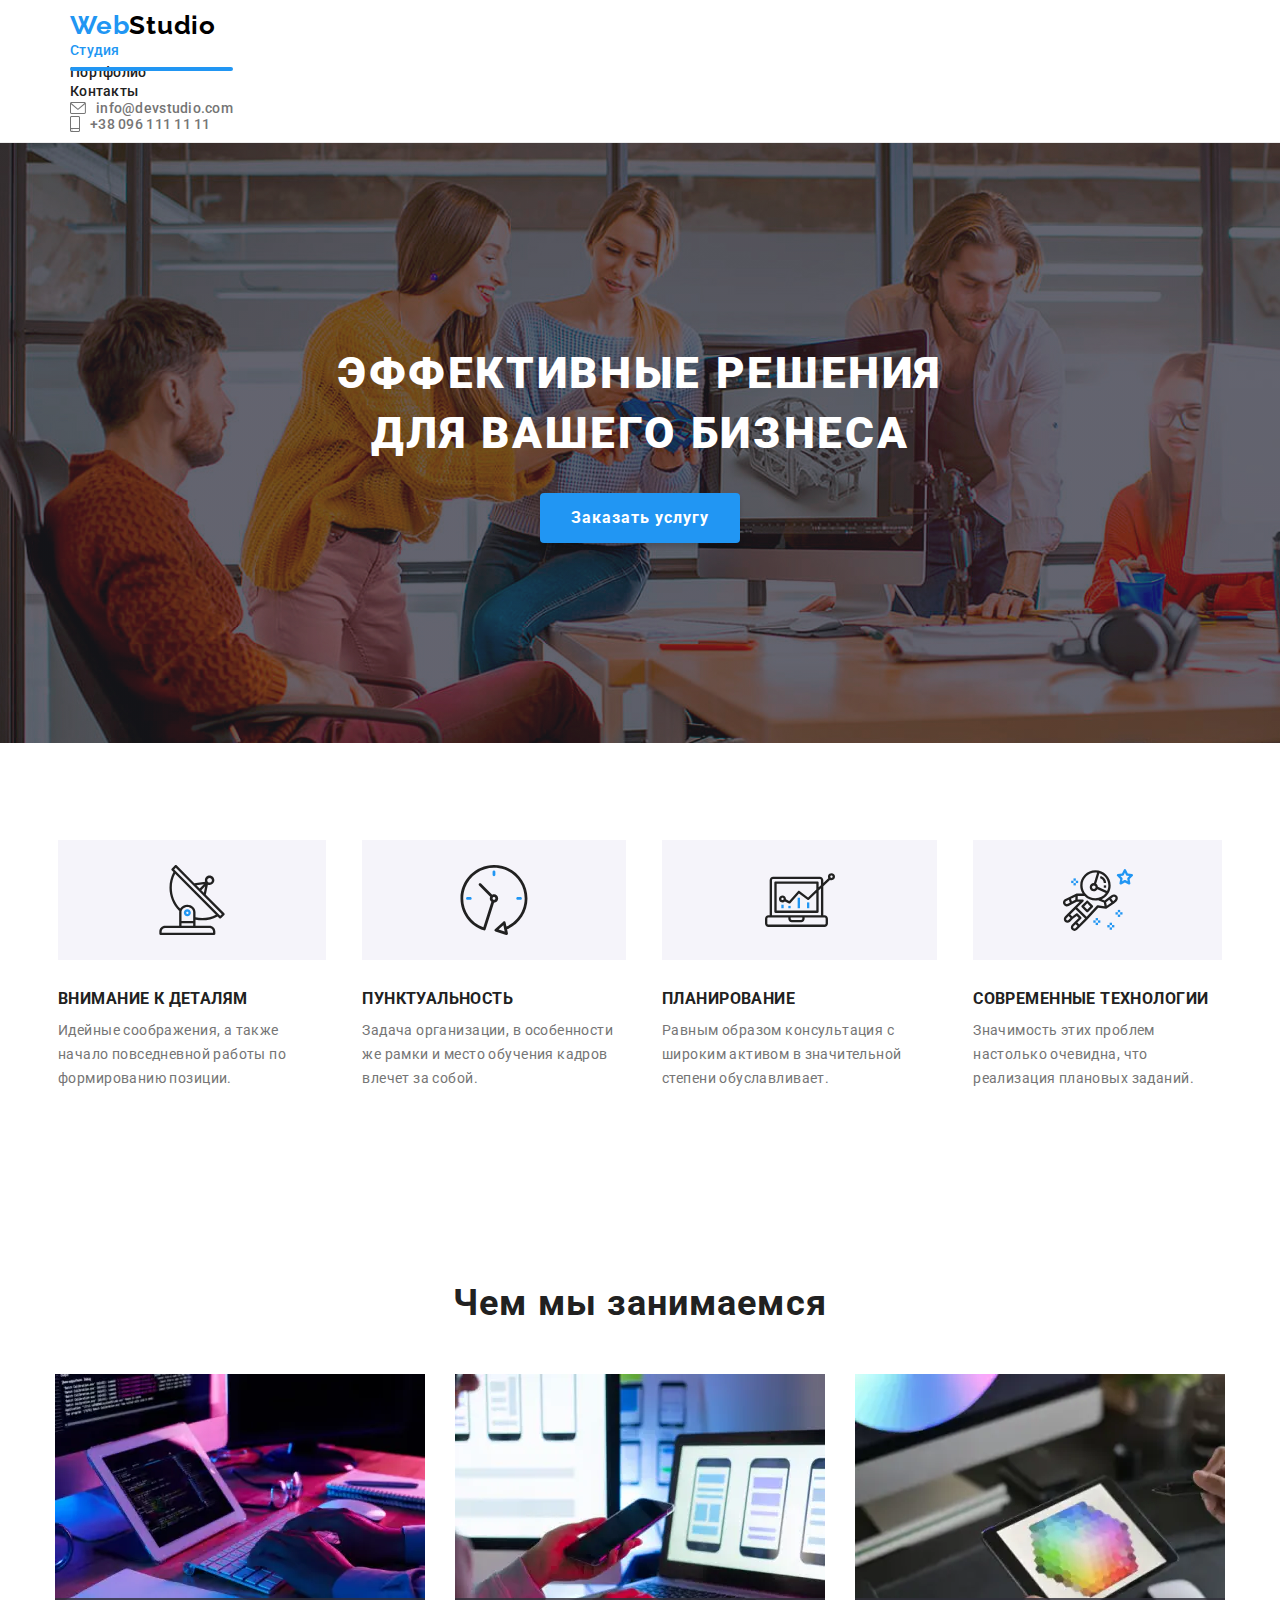
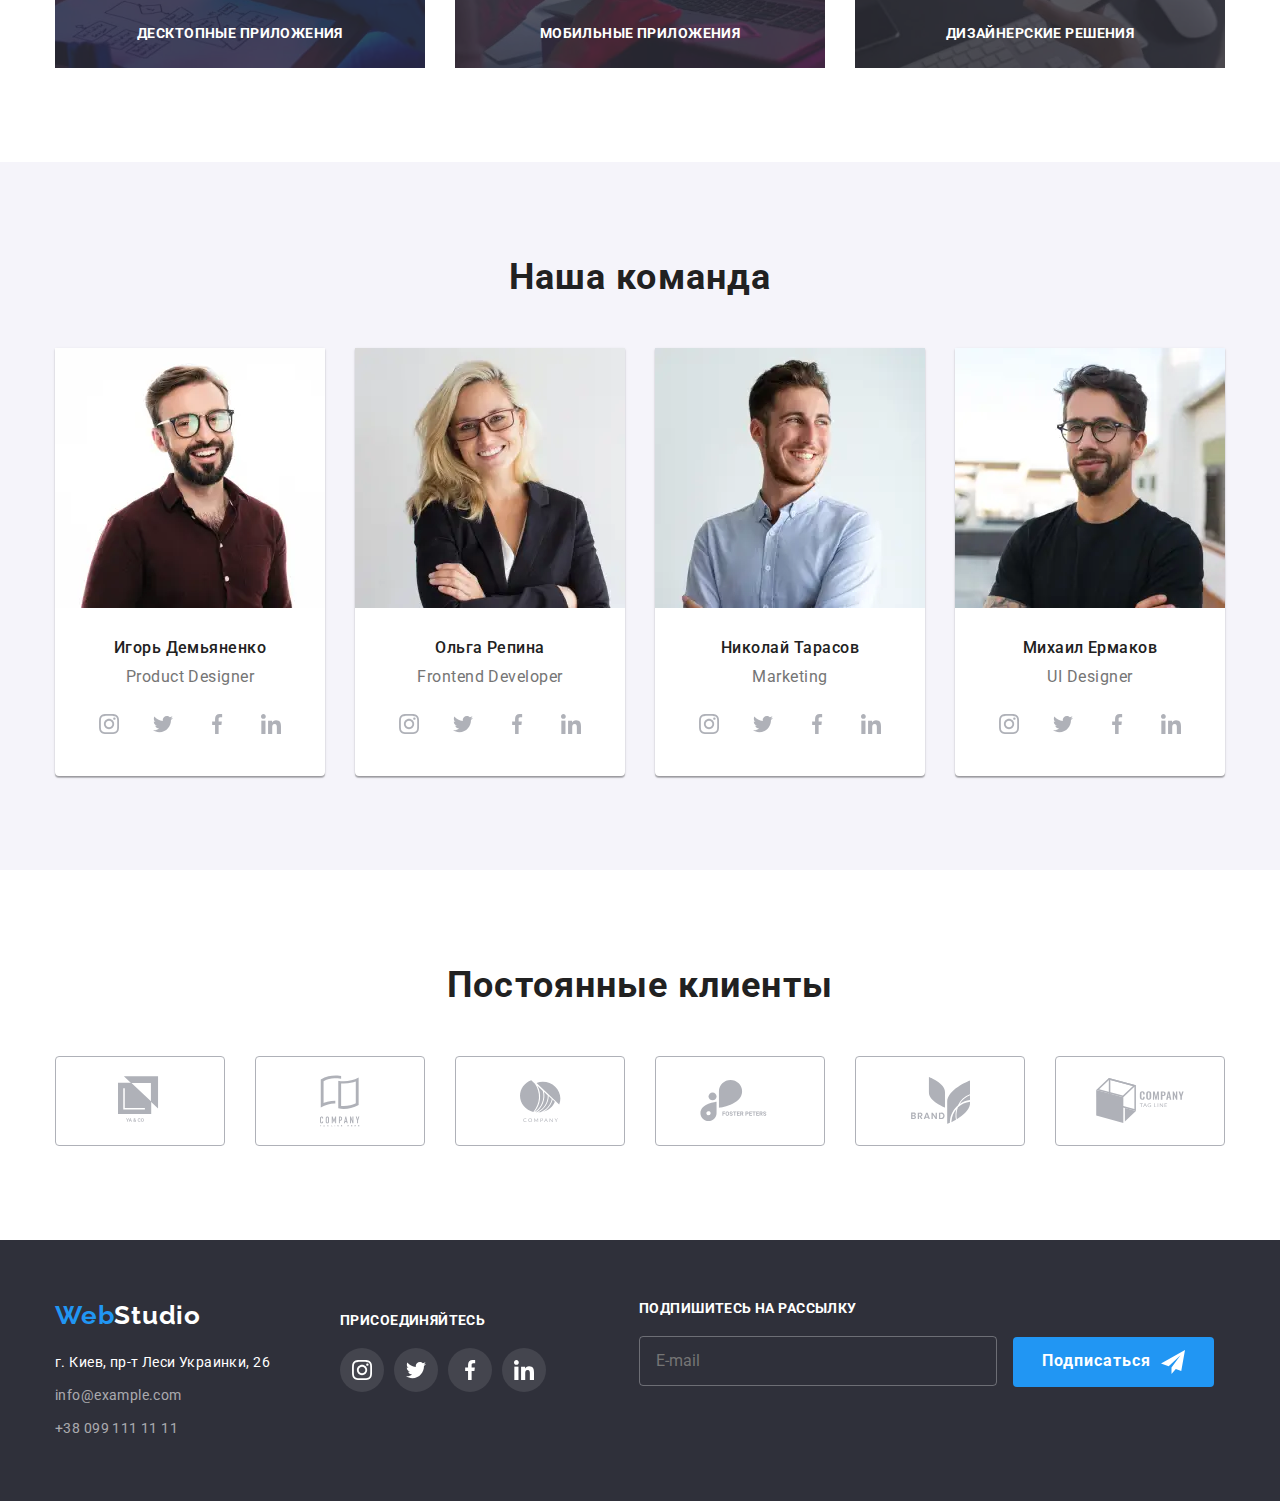
==== commit d847af81: "Add changes" ====
--- a/index.html
+++ b/index.html
@@ -21,8 +21,8 @@
         aria-controls="menu-container" 
         data-menu-button>
             <svg width="40px" height="40px" aria-label="Переключатель мобильного меню">
-                <use class="icon-menu" href="./images/sprite.svg#icon-menu"></use>
-                <use class="icon-close-menu" href="./images/sprite.svg#icon-close-menu"></use>
+                <use class="icon-menu" href="./symbol-defs.svg#icon-menu"></use>
+                <use class="icon-close-menu" href="./symbol-defs.svg#icon-close-menu"></use>
             </svg>
         </button>
         <div class="menu-container" id="menu-container" data-menu>
@@ -58,16 +58,16 @@
     </header>
     <main>
 
-        <!--Hero-->
-<!-- <section class="hero-section">
+        <!-- Hero-->
+<section class="hero-section">
     <div class="container">
     <h1 class="hero-title">Эффективные решения <br> для вашего бизнеса</h1>
     <button class="button hero-button" type="button" data-modal-open>Заказать услугу</button>
     </div>
-</section> -->
-
-<!--Наш сервис-->
-<!-- <section class="our-service">
+</section>
+
+<!--Our service-->
+ <section class="our-service">
     <div class="container">
 <h2 class="visually-hidden">Наш сервис</h2>
     <ul class="services-list list">
@@ -113,191 +113,304 @@
 </li>
     </ul>
     </div>
-</section> -->
-
-<!--Чем мы занимаемся-->
-<!-- <section class="specialization-section">
+</section> 
+
+<!--Our specialization-->
+<section class="specialization-section">
     <div class="container">
-    <h2 class="specialization-title">Чем мы занимаемся</h2>
-    <ul class="specialization-list list">
-    <li class="specialization-list-item">
-        <img class="specialization-img" src="./what_we_do/img.jpg" alt="Написание кода" width="370" height="294">
-    <p class="specialization-name">Десктопные приложения</p>
-    </li>
-    <li class="specialization-list-item">
-        <img class="specialization-img" src="./what_we_do/img-1.jpg" alt="Разработка дизайна" width="370" height="294">
-    <p class="specialization-name">Мобильные приложения</p>
-    </li>
-<li class="specialization-list-item">
-        <img class="specialization-img" src="./what_we_do/img-2.jpg" alt="Работа с цветом" width="370" height="294">
-    <p class="specialization-name">Дизайнерские решения</p>
-    </li>
-</ul>
-    </div>
-</section> -->
-
-<!--Наша команда-->
-
-<!-- <section class="our-command-section">
-    <div class="container">
-    <h2 class="our-command-title">Наша команда</h2>
-<ul class="our-command-list list">
-    <li class="our-command-list-item">
-        <img class="our-specialist-photo" src="./our_team/img.jpg" alt="участник команды" width="270" height="260">
-        <div class="our-command-card-content">
-        <h3 class="our-specialist-name">Игорь Демьяненко</h3>
-        <p class="our-specialist-specialization" lang="en">Product Designer</p>
-        <ul class="social-list list">
-            <li class="social-list-item">
-                <a href="#" class="social-list-link">
-                    <svg class="social-list-icon">
-                        <use href="./symbol-defs.svg#icon-instagram_new"></use>
-                    </svg>
-                </a>
-            </li>
-            <li class="social-list-item">
-                <a href="#" class="social-list-link">
-                    <svg class="social-list-icon">
-                        <use href="./symbol-defs.svg#icon-twitter"></use>
-                    </svg>
-                </a>
-            </li>
-            <li class="social-list-item">
-                <a href="#" class="social-list-link">
-                    <svg class="social-list-icon">
-                        <use href="./symbol-defs.svg#icon-facebook"></use>
-                    </svg>
-                </a>
-            </li>
-            <li class="social-list-item">
-                <a href="#" class="social-list-link">
-                    <svg class="social-list-icon">
-                        <use href="./symbol-defs.svg#icon-linkedin"></use>
-                    </svg>
-                </a>
+        <h2 class="specialization-title">Чем мы занимаемся</h2>
+        <ul class="specialization-list list">
+            <li class="specialization-list-item">
+                <picture>
+                    <source
+                        srcset="./images/our_specialization/programming.webp 1x, ./images/our_specialization/programming-2x.webp 2x"
+                        type="image/webp">
+                    <source
+                        srcset="./images/our_specialization/programming.jpg 1x, ./images/our_specialization/programming-2x.jpg 2x">
+                    <img src="./images/our_specialization/programming.jpg" alt="Програмист пишет код"
+                        class="specialization-img">
+                </picture>
+
+                <p class="specialization-name">Десктопные приложения</p>
+            </li>
+            <li class="specialization-list-item">
+                <picture>
+                    <source
+                        srcset="./images/our_specialization/applications-design.webp 1x, ./images/our_specialization/applications-design-2x.webp 2x"
+                        type="image/webp">
+                    <source
+                        srcset="./images/our_specialization/applications-design.jpg 1x, ./images/our_specialization/applications-design-2x.jpg 2x">
+                    <img src="./images/our_specialization/application-design.jpg"
+                        alt="Специалист разрабатывает мобильное приложение" class="specialization-img">
+                </picture>
+
+                <p class="specialization-name">Мобильные приложения</p>
+            </li>
+            <li class="specialization-list-item">
+                <picture>
+                    <source
+                        srcset="./images/our_specialization/ui-design.webp 1x, ./images/our_specialization/ui-design-2x.webp 2x"
+                        type="image/webp">
+                    <source
+                        srcset="./images/our_specialization/ui-design.jpg 1x, ./images/our_specialization/ui-design-2x.jpg 2x"
+                        type="image/webp">
+                    <img src="./images/our_specialization/ui-design.jpg" alt="UI дизайнер подбирает цвет"
+                        class="specialization-img">
+                </picture>
+
+                <p class="specialization-name">Дизайнерские решения</p>
             </li>
         </ul>
-        </div>
-        </li>
-
-    <li class="our-command-list-item">
-        <img class="our-specialist-photo" src="./our_team/img-1.jpg" alt="участник команды" width="270" height="260">
-        <div class="our-command-card-content">
-        <h3 class="our-specialist-name">Ольга Репина</h3>
-        <p class="our-specialist-specialization" lang="en">Frontend Developer</p>
-    <ul class="social-list list">
-        <li class="social-list-item">
-            <a href="#" class="social-list-link">
-                <svg class="social-list-icon">
-                    <use href="./symbol-defs.svg#icon-instagram_new"></use>
-                </svg>
-            </a>
-        </li>
-        <li class="social-list-item">
-            <a href="#" class="social-list-link">
-                <svg class="social-list-icon">
-                    <use href="./symbol-defs.svg#icon-twitter"></use>
-                </svg>
-            </a>
-        </li>
-        <li class="social-list-item">
-            <a href="#" class="social-list-link">
-                <svg class="social-list-icon">
-                    <use href="./symbol-defs.svg#icon-facebook"></use>
-                </svg>
-            </a>
-        </li>
-        <li class="social-list-item">
-            <a href="#" class="social-list-link">
-                <svg class="social-list-icon">
-                    <use href="./symbol-defs.svg#icon-linkedin"></use>
-                </svg>
-            </a>
-        </li>
-    </ul>
-    </div>
-    </li>
-
-    <li class="our-command-list-item">
-        <img class="our-specialist-photo" src="./our_team/img-2.jpg" alt="участник команды" width="270" height="260">
-        <div class="our-command-card-content">
-        <h3 class="our-specialist-name">Николай Тарасов</h3>
-        <p class="our-specialist-specialization" lang="en">Marketing</p>
-<ul class="social-list list">
-    <li class="social-list-item">
-        <a href="#" class="social-list-link">
-            <svg class="social-list-icon">
-                <use href="./symbol-defs.svg#icon-instagram_new"></use>
-            </svg>
-        </a>
-    </li>
-    <li class="social-list-item">
-        <a href="#" class="social-list-link">
-            <svg class="social-list-icon">
-                <use href="./symbol-defs.svg#icon-twitter"></use>
-            </svg>
-        </a>
-    </li>
-    <li class="social-list-item">
-        <a href="#" class="social-list-link">
-            <svg class="social-list-icon">
-                <use href="./symbol-defs.svg#icon-facebook"></use>
-            </svg>
-        </a>
-    </li>
-    <li class="social-list-item">
-        <a href="#" class="social-list-link">
-            <svg class="social-list-icon">
-                <use href="./symbol-defs.svg#icon-linkedin"></use>
-            </svg>
-        </a>
-    </li>
-</ul>
-</div>
-</li>
-
-    <li class="our-command-list-item">
-        <img class="our-specialist-photo" src="./our_team/img-3.jpg" alt="участник команды" width="270" height="260">
-        <div class="our-command-card-content">
-        <h3 class="our-specialist-name">Михаил Ермаков</h3>
-        <p class="our-specialist-specialization" lang="en">UI Designer</p>
-<ul class="social-list list">
-    <li class="social-list-item">
-        <a href="#" class="social-list-link">
-            <svg class="social-list-icon">
-                <use href="./symbol-defs.svg#icon-instagram_new"></use>
-            </svg>
-        </a>
-    </li>
-    <li class="social-list-item">
-        <a href="#" class="social-list-link">
-            <svg class="social-list-icon">
-                <use href="./symbol-defs.svg#icon-twitter"></use>
-            </svg>
-        </a>
-    </li>
-    <li class="social-list-item">
-        <a href="#" class="social-list-link">
-            <svg class="social-list-icon">
-                <use href="./symbol-defs.svg#icon-facebook"></use>
-            </svg>
-        </a>
-    </li>
-    <li class="social-list-item">
-        <a href="#" class="social-list-link">
-            <svg class="social-list-icon">
-                <use href="./symbol-defs.svg#icon-linkedin"></use>
-            </svg>
-        </a>
-    </li>
-</ul>
-</div>
-</li>
-</ul>
-    </div>
-</section> -->
+    </div>
+</section>
+
+            <!--Our command-->
+            <section class="our-command-section">
+                <div class="container">
+                    <h2 class="our-command-title">Наша команда</h2>
+                    <ul class="our-command-list list">
+                        <li class="our-command-list-item">
+                            <!-- <img class="our-specialist-photo" src="./images/our_command/igor_demyanenko.jpg" alt="Наш специалист"> -->
+            
+                            <picture>
+                                <source
+                                    srcset="./images/our_command/igor-demyanenko-mob.webp 1x, ./images/our_command/igor-demyanenko-mob-2x.webp 2x"
+                                    media="(max-width: 767px)" type="image/webp" />
+                                <source
+                                    srcset="./images/our_command/igor-demyanenko-mob.jpg 1x, ./images/our_command/igor-demyanenko-mob-2x.jpg 2x"
+                                    media="(max-width: 767px)" />
+                                <source
+                                    srcset="./images/our_command/igor-demyanenko-tabl.webp 1x, ./images/our_command/igor-demyanenko-tabl-2x.webp 2x"
+                                    media="(max-width: 1199px)" type="image/webp" />
+                                <source
+                                    srcset="./images/our_command/igor-demyanenko-tabl.jpg 1x, ./images/our_command/igor-demyanenko-tabl-2x.jpg 2x"
+                                    media="(max-width: 1199px)" />
+                                <source
+                                    srcset="./images/our_command/igor-demyanenko-desk.webp 1x, ./images/our_command/igor-demyanenko-desk-2x.webp 2x"
+                                    media="(min-width: 1200px)" type="image/webp" />
+                                <source
+                                    srcset="./images/our_command/igor-demyanenko-desk.jpg 1x, ./images/our_command/igor-demyanenko-desk-2x.jpg 2x"
+                                    media="(min-width: 1200px)" />
+                                <img class="our-specialist-photo" src="./images/our_command/igor-demyanenko-mob.jpg"
+                                    alt="Наш специалист">
+                            </picture>
+            
+                            <div class="our-command-card-content">
+                                <h3 class="our-specialist-name">Игорь Демьяненко</h3>
+                                <p class="our-specialist-specialization" lang="en">Product Designer</p>
+                                <ul class="social-list list">
+                                    <li class="social-list-item">
+                                        <a href="#" class="social-list-link">
+                                            <svg class="social-list-icon">
+                                                <use href="./images/sprite.svg#icon-instagram"></use>
+                                            </svg>
+                                        </a>
+                                    </li>
+                                    <li class="social-list-item">
+                                        <a href="#" class="social-list-link">
+                                            <svg class="social-list-icon">
+                                                <use href="./images/sprite.svg#icon-twitter"></use>
+                                            </svg>
+                                        </a>
+                                    </li>
+                                    <li class="social-list-item">
+                                        <a href="#" class="social-list-link">
+                                            <svg class="social-list-icon">
+                                                <use href="./images/sprite.svg#icon-facebook"></use>
+                                            </svg>
+                                        </a>
+                                    </li>
+                                    <li class="social-list-item">
+                                        <a href="#" class="social-list-link">
+                                            <svg class="social-list-icon">
+                                                <use href="./images/sprite.svg#icon-linkedin"></use>
+                                            </svg>
+                                        </a>
+                                    </li>
+                                </ul>
+                            </div>
+                        </li>
+                        <li class="our-command-list-item">
+                            <picture>
+                                <source
+                                    srcset="./images/our_command/olga-repina-mob.webp 1x, ./images/our_command/olga-repina-mob-2x.webp 2x"
+                                    media="(max-width: 767px)" type="image/webp" />
+                                <source
+                                    srcset="./images/our_command/olga-repina-mob.jpg 1x, ./images/our_command/olga-repina-mob-2x.jpg 2x"
+                                    media="(max-width: 767px)" />
+                                <source
+                                    srcset="./images/our_command/olga-repina-tabl.webp 1x, ./images/our_command/olga-repina-tabl-2x.webp 2x"
+                                    media="(max-width: 1199px)" type="image/webp" />
+                                <source
+                                    srcset="./images/our_command/olga-repina-tabl.jpg 1x, ./images/our_command/olga-repina-tabl-2x.jpg 2x"
+                                    media="(max-width: 1199px)" />
+                                <source
+                                    srcset="./images/our_command/olga-repina-desk.webp 1x, ./images/our_command/olga-repina-desk-2x.webp 2x"
+                                    media="(min-width: 1200px)" type="image/webp" />
+                                <source
+                                    srcset="./images/our_command/olga-repina-desk.jpg 1x, ./images/our_command/olga-repina-desk-2x.jpeg 2x"
+                                    media="(min-width: 1200px)" />
+                                <img class="our-specialist-photo" src="./images/our_command/olga-repina-mob.jpg"
+                                    alt="Наш специалист" />
+                            </picture>
+                            <div class="our-command-card-content">
+                                <h3 class="our-specialist-name">Ольга Репина</h3>
+                                <p class="our-specialist-specialization" lang="en">Frontend Developer</p>
+                                <ul class="social-list list">
+                                    <li class="social-list-item">
+                                        <a href="#" class="social-list-link">
+                                            <svg class="social-list-icon">
+                                                <use href="./images/sprite.svg#icon-instagram"></use>
+                                            </svg>
+                                        </a>
+                                    </li>
+                                    <li class="social-list-item">
+                                        <a href="#" class="social-list-link">
+                                            <svg class="social-list-icon">
+                                                <use href="./images/sprite.svg#icon-twitter"></use>
+                                            </svg>
+                                        </a>
+                                    </li>
+                                    <li class="social-list-item">
+                                        <a href="#" class="social-list-link">
+                                            <svg class="social-list-icon">
+                                                <use href="./images/sprite.svg#icon-facebook"></use>
+                                            </svg>
+                                        </a>
+                                    </li>
+                                    <li class="social-list-item">
+                                        <a href="#" class="social-list-link">
+                                            <svg class="social-list-icon">
+                                                <use href="./images/sprite.svg#icon-linkedin"></use>
+                                            </svg>
+                                        </a>
+                                    </li>
+                                </ul>
+                            </div>
+                        </li>
+                        <li class="our-command-list-item">
+                            <picture>
+                                <source
+                                    srcset="./images/our_command/nikolay-tarasov-mob.webp 1x, ./images/our_command/nikolay-tarasov-mob-2x.webp 2x"
+                                    media="(max-width: 767px)" type="image/webp" />
+                                <source
+                                    srcset="./images/our_command/nikolay-tarasov-mob.jpg 1x, ./images/our_command/nikolay-tarasov-mob-2x.jpg 2x"
+                                    media="(max-width: 767px)" />
+                                <source
+                                    srcset="./images/our_command/nikolay-tarasov-tabl.webp 1x, ./images/our_command/nikolay-tarasov-tabl-2x.webp 2x"
+                                    media="(max-width: 1199px)" type="image/webp" />
+                                <source
+                                    srcset="./images/our_command/nikolay-tarasov-tabl.jpg 1x, ./images/our_command/nikolay-tarasov-tabl-2x.jpg 2x"
+                                    media="(max-width: 1199px)" />
+                                <source
+                                    srcset="./images/our_command/nikolay-tarasov-desk.webp 1x, ./images/our_command/nikolay-tarasov-desk-2x.webp 2x"
+                                    media="(min-width: 1200px)" type="image/webp" />
+                                <source
+                                    srcset="./images/our_command/nikolay-tarasov-desk.jpg 1x, ./images/our_command/nikolay-tarasov-desk-2x.jpg 2x"
+                                    media="(min-width: 1200px)" />
+                                <img class="our-specialist-photo" src="./images/our_command/nikolay-tarasov-mob.jpg"
+                                    alt="Наш специалист">
+                            </picture>
+                            <!-- <img class="our-specialist-photo " src="./images/our_command/nikolay_tarasov.jpg" alt="Наш специалист"> -->
+                            <div class="our-command-card-content">
+                                <h3 class="our-specialist-name">Николай Тарасов</h3>
+                                <p class="our-specialist-specialization" lang="en">Marketing</p>
+                                <ul class="social-list list">
+                                    <li class="social-list-item">
+                                        <a href="#" class="social-list-link">
+                                            <svg class="social-list-icon">
+                                                <use href="./images/sprite.svg#icon-instagram"></use>
+                                            </svg>
+                                        </a>
+                                    </li>
+                                    <li class="social-list-item">
+                                        <a href="" class="social-list-link">
+                                            <svg class="social-list-icon">
+                                                <use href="./images/sprite.svg#icon-twitter"></use>
+                                            </svg>
+                                        </a>
+                                    </li>
+                                    <li class="social-list-item">
+                                        <a href="" class="social-list-link">
+                                            <svg class="social-list-icon">
+                                                <use href="./images/sprite.svg#icon-facebook"></use>
+                                            </svg>
+                                        </a>
+                                    </li>
+                                    <li class="social-list-item">
+                                        <a href="" class="social-list-link">
+                                            <svg class="social-list-icon">
+                                                <use href="./images/sprite.svg#icon-linkedin"></use>
+                                            </svg>
+                                        </a>
+                                    </li>
+                                </ul>
+                            </div>
+                        </li>
+                        <li class="our-command-list-item">
+                            <picture>
+                                <source
+                                    srcset="./images/our_command/mihail-yermakov-mob.webp 1x, ./images/our_command/mihail-yermakov-mob-2x.webp 2x"
+                                    media="(max-width: 767px)" type="image/webp" />
+                                <source
+                                    srcset="./images/our_command/mihail-yermakov-mob.jpg 1x, ./images/our_command/mihail-yermakov-mob-2x.jpg 2x"
+                                    media="(max-width: 767px)" />
+                                <source
+                                    srcset="./images/our_command/mihail-yermakov-tabl.webp 1x, ./images/our_command/mihail-yermakov-tabl-2x.webp 2x"
+                                    media="(max-width: 1199px)" type="image/webp" />
+                                <source
+                                    srcset="./images/our_command/mihail-yermakov-tabl.jpg 1x, ./images/our_command/mihail-yermakov-tabl-2x.jpg 2x"
+                                    media="(max-width: 1199px)" />
+                                <source
+                                    srcset="./images/our_command/mihail-yermakov-desk.webp 1x, ./images/our_command/mihail-yermakov-desk-2x.webp 2x"
+                                    media="(min-width: 1200px)" type="image/webp" />
+                                <source
+                                    srcset="./images/our_command/mihail-yermakov-desk.jpg 1x, ./images/our_command/mihail-yermakov-desk-2x.jpg 2x"
+                                    media="(min-width: 1200px)" />
+                                <img class="our-specialist-photo" src="./images/our_command/mihail-yermakov-mob.jpg"
+                                    alt="Наш специалист"></source>
+                            </picture>
+                            <!-- <img class="our-specialist-photo " src="./images/our_command/mihail_yermakov.jpg" alt="Наш специалист"> -->
+                            <div class="our-command-card-content">
+                                <h3 class="our-specialist-name">Михаил Ермаков</h3>
+                                <p class="our-specialist-specialization" lang="en">UI Designer</p>
+                                <ul class="social-list list">
+                                    <li class="social-list-item">
+                                        <a href="#" class="social-list-link">
+                                            <svg class="social-list-icon">
+                                                <use href="./images/sprite.svg#icon-instagram"></use>
+                                            </svg>
+                                        </a>
+                                    </li>
+                                    <li class="social-list-item">
+                                        <a href="#" class="social-list-link">
+                                            <svg class="social-list-icon">
+                                                <use href="./images/sprite.svg#icon-twitter"></use>
+                                            </svg>
+                                        </a>
+                                    </li>
+                                    <li class="social-list-item">
+                                        <a href="#" class="social-list-link">
+                                            <svg class="social-list-icon">
+                                                <use href="./images/sprite.svg#icon-facebook"></use>
+                                            </svg>
+                                        </a>
+                                    </li>
+                                    <li class="social-list-item">
+                                        <a href="#" class="social-list-link">
+                                            <svg class="social-list-icon">
+                                                <use href="./images/sprite.svg#icon-linkedin"></use>
+                                            </svg>
+                                        </a>
+                                    </li>
+                                </ul>
+                            </div>
+                        </li>
+                    </ul>
+                </div>
+            </section>
 <!--Наши клиенты-->
-<!-- <section class="our-clients-section">
+<section class="our-clients-section">
     <div class="container">
         <h2 class="our-clients-title">Постоянные клиенты</h2>
         <ul class="our-clients-list">
@@ -346,10 +459,10 @@
         </ul>
     </div>
 </section>
-    </main> -->
+    </main>
   
     <!--Бекдроп та модалка портфоліо-->
-    <!-- <div class="backdrop is-hidden" data-modal>
+    <div class="backdrop is-hidden" data-modal>
         <div class="modal">
             <button type="button" class="close-button" data-modal-close>
                 <svg class="close-button-icon" width="30" height="30">
@@ -396,10 +509,10 @@
                 <button type="submit" class="modal-form-button button">Отправить</button>
             </form>
         </div>
-    </div> -->
+    </div>
 
 <!--Footer-->
-    <!-- <footer class="footer">
+    <footer class="footer">
         <div class="container">
             <div class="footer-info">
         <a class="logo link" href="./" aria-label="логотип сайта"><span class="logo-first-part">Web</span><span
@@ -460,10 +573,10 @@
                 </button>
             </form>
         </div>
-            </footer> -->
+            </footer>
     <!--End Footer-->
 
-<script src="./js/modal.js">
-</script>
+<script src="./js/modal.js"></script>
+<script src="./js/menu.js"></script>
 </body>
 </html>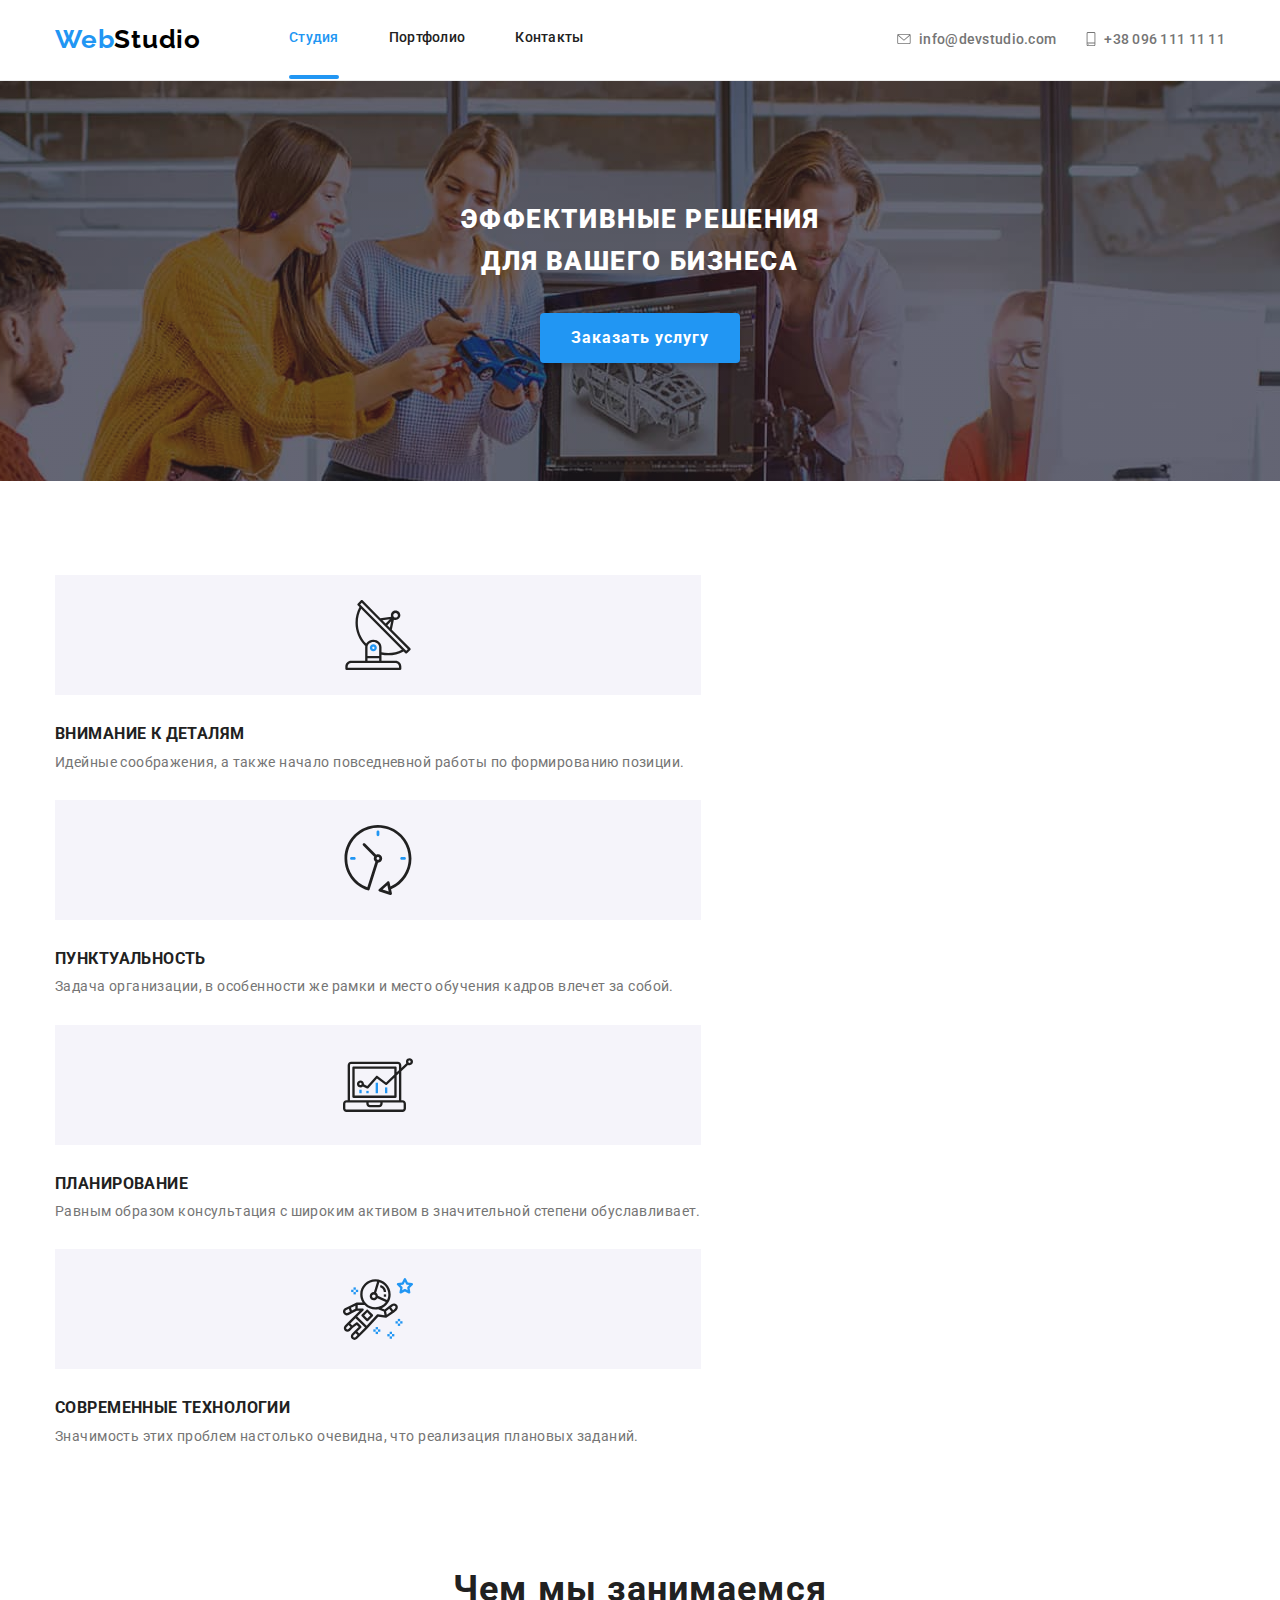
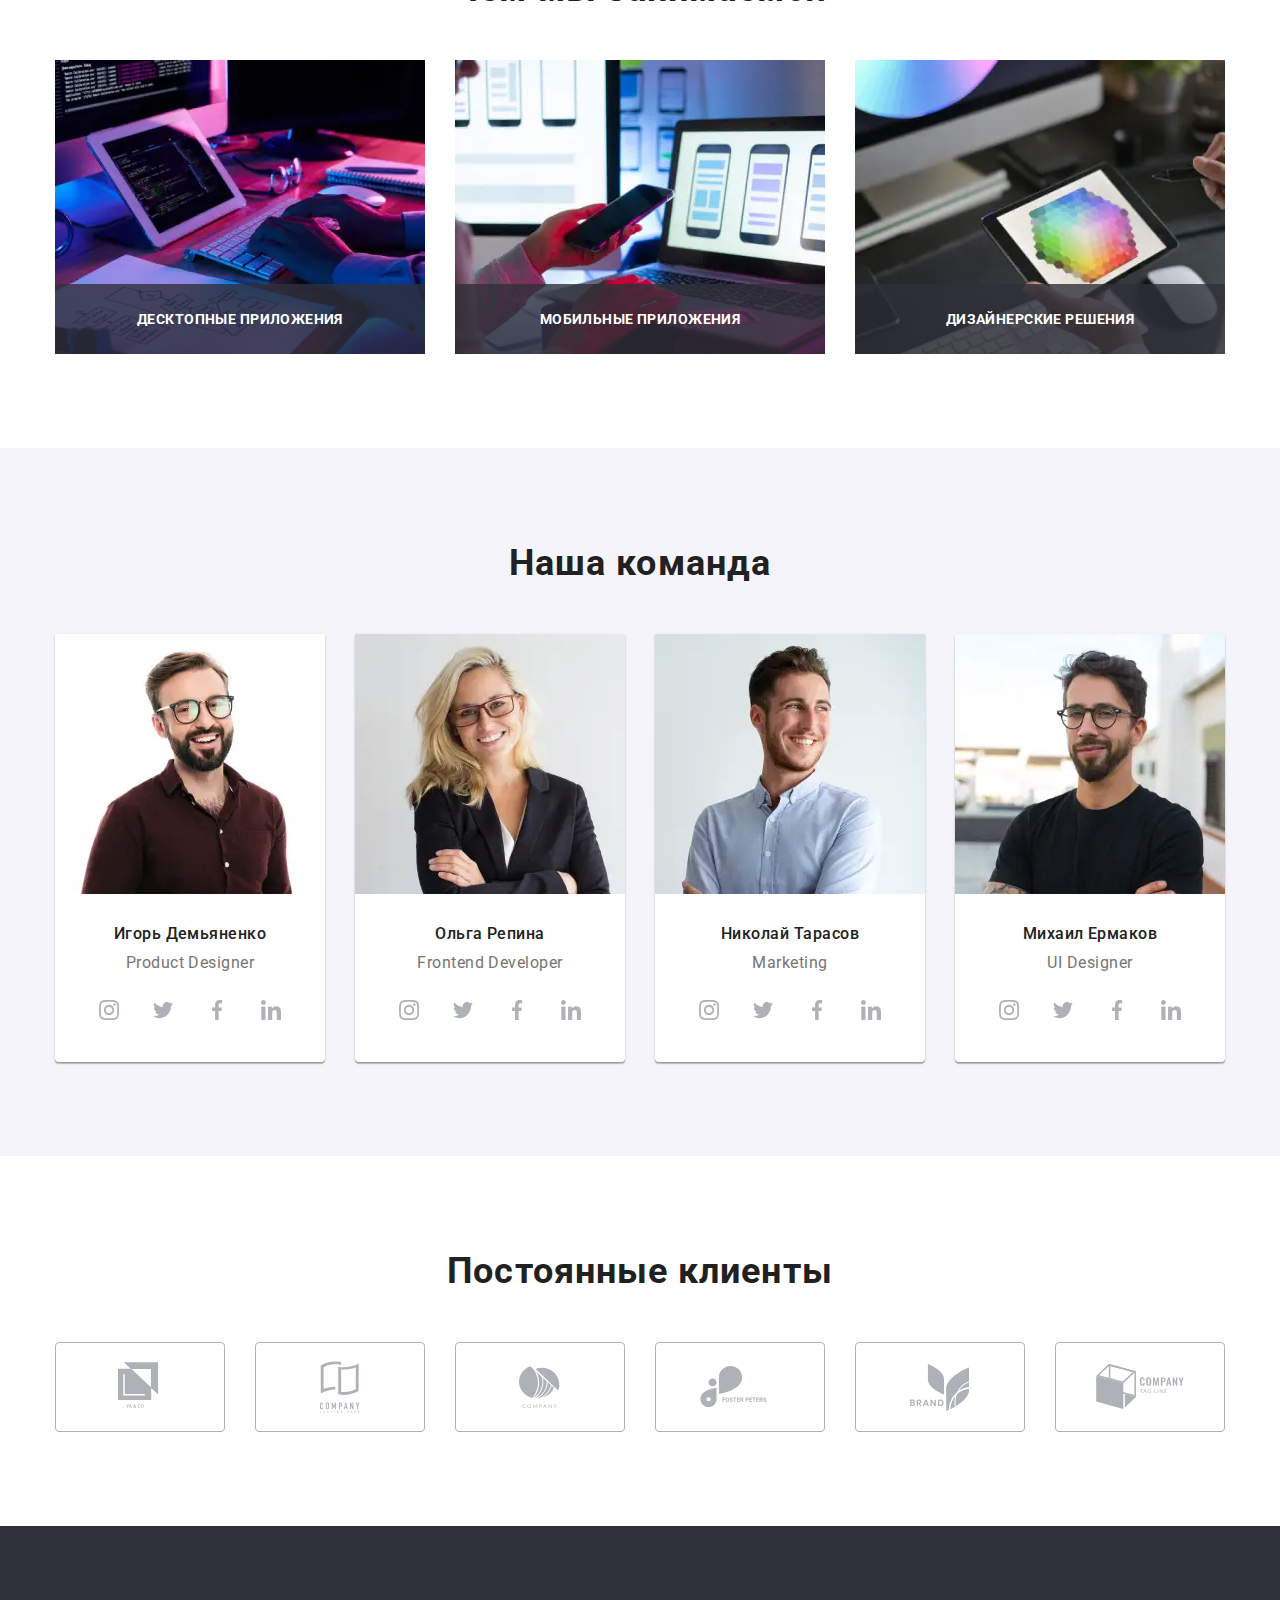
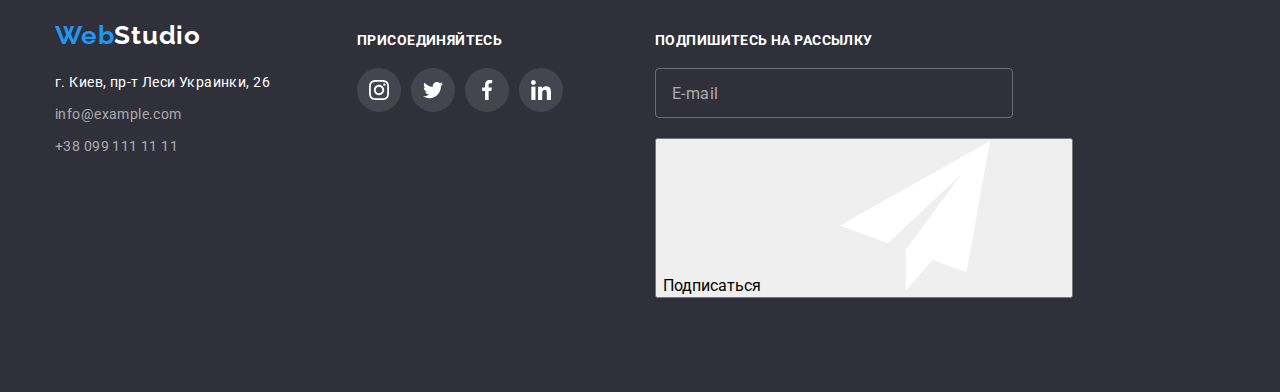
==== commit 162ca124: "Add fixes" ====
--- a/index.html
+++ b/index.html
@@ -9,52 +9,50 @@
     <link rel="stylesheet" href="https://cdnjs.cloudflare.com/ajax/libs/modern-normalize/1.0.0/modern-normalize.min.css" />
     <link rel="stylesheet" href="./css/main.min.css">
 </head>
-
 <body>
     <header class="header">
         <div class="container">
-        <nav class="site-nav">
-        <a class="logo link" href="./" aria-label="логотип сайта"><span class="logo-first-part">Web</span><span class="logo-second-part">Studio</span></a> 
-        <button type="button" 
-        class="menu-button" 
-        aria-expanded="false" 
-        aria-controls="menu-container" 
-        data-menu-button>
-            <svg width="40px" height="40px" aria-label="Переключатель мобильного меню">
-                <use class="icon-menu" href="./symbol-defs.svg#icon-menu"></use>
-                <use class="icon-close-menu" href="./symbol-defs.svg#icon-close-menu"></use>
-            </svg>
-        </button>
-        <div class="menu-container" id="menu-container" data-menu>
-            <nav class="site-nav">
-        <ul class="navigation-list list">
-            <li class="navigation-list-item"><a class="navigation-list-link active link" href="./index.html">Студия</a></li>
-            <li class="navigation-list-item"><a class="navigation-list-link link" href="./portfolio.html">Портфолио</a></li>
-            <li class="navigation-list-item"><a class="navigation-list-link link" href="#">Контакты</a></li>   
-        </ul>
-        </nav>
-        <address class="address">
-        <ul class="address-list-header list">
-<li class="address-list-item">
-    <a class="address-list-link link" href="mailto:info@devstudio.com">
-        <svg class="address-list-icon mail-icon">
-            <use href="./symbol-defs.svg#icon-envelope" width="16" height="12"></use>
-        </svg>
-        <p class="address-list-text">info@devstudio.com </p>
-    </a>
-</li>
-
-<li class="address-list-item">
-    <a class="address-list-link link" href="tel:+380961111111">
-        <svg class="address-list-icon phone-icon">
-            <use href="./symbol-defs.svg#icon-smartphone" width="10" height="16"></use>
-        </svg>
-        <p class="address-list-text"> +38 096 111 11 11</p>
-    </a>
-</li>
- </ul>
- </address>  
- </div>
+            <a class="logo link" href="./" aria-label="Логотип сайта Веб Студио"><span
+                    class="logo-first-part">Web</span><span class="logo-second-part">Studio</span></a>
+            <button type="button" class="menu-button" aria-expanded="false" aria-controls="menu-container"
+                data-menu-button>
+                <svg width="40px" height="40px" aria-label="Переключатель мобильного меню">
+                    <use class="icon-menu" href="./images/sprite.svg#icon-menu"></use>
+                    <use class="icon-close-menu" href="./images/sprite.svg#icon-close-menu"></use>
+                </svg>
+            </button>
+            <div class="menu-container" id="menu-container" data-menu>
+                <nav class="site-nav">
+                    <ul class="navigation-list list">
+                        <li class="navigation-list-item"><a class="navigation-list-link active link"
+                                href="./index.html">Студия</a></li>
+                        <li class="navigation-list-item"><a class="navigation-list-link link"
+                                href="./portfolio.html">Портфолио</a></li>
+                        <li class="navigation-list-item"><a class="navigation-list-link link" href="#">Контакты</a></li>
+                    </ul>
+                </nav>
+                <address class="address">
+                    <ul class="address-list-header list">
+                        <li class="address-list-item">
+                            <a class="address-list-link link" href="mailto:info@devstudio.com">
+                                <svg class="address-list-icon mail-icon">
+                                    <use href="./symbol-defs.svg#icon-envelope"></use>
+                                </svg>
+                                <p class="address-list-text">info@devstudio.com </p>
+                            </a>
+                        </li>
+                        <li class="address-list-item">
+                            <a class="address-list-link link" href="tel:+380961111111">
+                                <svg class="address-list-icon phone-icon">
+                                    <use href="./symbol-defs.svg#icon-smartphone"></use>
+                                </svg>
+                                <p class="address-list-text"> +38 096 111 11 11</p>
+                            </a>
+                        </li>
+                    </ul>
+                </address>
+            </div>
+        </div>
     </header>
     <main>
 
@@ -84,7 +82,7 @@
         <li class="service-list-item">
             <div class="service-icon-background">
             <svg class="service-icon">
-                <use href="./symbol-defs.svg#icon-clock-1"></use>
+            <use href="./symbol-defs.svg#icon-clock-1"></use>
             </svg>
         </div>
         <h3 class="services-title">Пунктуальность</h3>
@@ -164,9 +162,9 @@
     </div>
 </section>
 
-            <!--Our command-->
-            <section class="our-command-section">
-                <div class="container">
+<!--Our command-->
+         <section class="our-command-section">
+             <div class="container">
                     <h2 class="our-command-title">Наша команда</h2>
                     <ul class="our-command-list list">
                         <li class="our-command-list-item">
@@ -401,14 +399,14 @@
                                             <svg class="social-list-icon">
                                                 <use href="./images/sprite.svg#icon-linkedin"></use>
                                             </svg>
-                                        </a>
-                                    </li>
-                                </ul>
-                            </div>
-                        </li>
-                    </ul>
-                </div>
-            </section>
+                                    </a>
+                                </li>
+                            </ul>
+                         </div>
+                     </li>
+                 </ul>
+             </div>
+ </section>
 <!--Наши клиенты-->
 <section class="our-clients-section">
     <div class="container">
--- a/css/main.min.css
+++ b/css/main.min.css
@@ -1,2 +1,2 @@
-.visually-hidden{position:absolute;width:1px;height:1px;margin:-1px;border:0;padding:0;white-space:nowrap;-webkit-clip-path:inset(100%);clip-path:inset(100%);clip:rect(0 0 0 0);overflow:hidden}:root{--accent-color: #2196F3;--logo-color: #000000;--heading-color: #212121;--main-color: #757575;--main-color-dark-backgr: #ffffff;--backgr-color-first: #2F303A;--backgr-color-second: #F5F4FA;--addres-second-color: rgba(255, 255, 255, 0.6);--hero-gradient-color: rgba(47, 48, 58, 0.4);--social-link-background-dark: rgba(255, 255, 255, 0.1);--social-link-color: #afb1b8;--main-font: 'Roboto', Roboto, sans-serif;--secondary-font: 'Raleway', Raleway, sans-serif;--card-set-specialization: 30px;--card-set-our-command: 30px;--card-set-portfolio: 30px;--timing-function: cubic-bezier(0.4, 0, 0.2, 1);--transition-duration: 250ms;--logo-second-part: #000000}body{color:var(--main-color);font-family:var(--main-font)}.list{list-style:none;margin:0;padding:0}.link{text-decoration:none;color:var(--main-color)}h1,h2,h3,h4,h5,h6{margin:0}ul,ol{margin:0;padding:0}p{margin:0}img{display:block;max-width:100%;height:auto}.address{font-style:normal}.container{width:100%;padding:60px 15px;-webkit-box-align:center;-ms-flex-align:center;align-items:center}@media screen and (min-width: 480px){.container{max-width:480px;margin:0 auto}}@media screen and (min-width: 768px){.container{display:-webkit-box;display:-ms-flexbox;display:flex;max-width:768px}}@media screen and (min-width: 1200px){.container{max-width:1170px;margin:0 auto;padding:94px 0;background:transparent}}.button{display:-webkit-inline-box;display:-ms-inline-flexbox;display:inline-flex;-webkit-box-align:center;-ms-flex-align:center;align-items:center;-webkit-box-pack:center;-ms-flex-pack:center;justify-content:center;border:none;width:200px;min-height:50px;background:var(--accent-color);-webkit-box-shadow:0px 4px 4px rgba(0,0,0,0.15);box-shadow:0px 4px 4px rgba(0,0,0,0.15);border:none;border-radius:4px;margin-left:auto;margin-right:auto;cursor:pointer;font-family:var(--main-font);font-weight:700;font-size:16px;line-height:1.875;letter-spacing:.06em;color:var(--main-color-dark-backgr)}.button .icon{width:24px;height:24px;fill:var(--main-color-dark-backgr);margin-left:10px}.logo{color:var(--logo-color);font-family:var(--secondary-font);font-weight:700;font-size:26px;line-height:1.192;letter-spacing:.03em}.logo-first-part{color:var(--accent-color)}.logo-second-part-dark{color:var(--main-color-dark-backgr)}.social-list{display:-webkit-box;display:-ms-flexbox;display:flex;-webkit-box-pack:center;-ms-flex-pack:center;justify-content:center}.social-list-item:not(:last-child){margin-right:10px}.social-list-link{display:block;width:44px;height:44px;border-radius:50%;display:-webkit-box;display:-ms-flexbox;display:flex;-webkit-box-pack:center;-ms-flex-pack:center;justify-content:center;-webkit-box-align:center;-ms-flex-align:center;align-items:center;-webkit-transition-property:background;transition-property:background;-webkit-transition-duration:250ms;transition-duration:250ms;-webkit-transition-timing-function:cubic-bezier(0.4, 0, 0.2, 1);transition-timing-function:cubic-bezier(0.4, 0, 0.2, 1)}.social-list-link:hover,.social-list-link:focus{background:var(--accent-color)}.social-list-icon{width:20px;height:20px;fill:var(--social-link-color);-webkit-transition-property:fill;transition-property:fill;-webkit-transition-duration:250ms;transition-duration:250ms;-webkit-transition-timing-function:cubic-bezier(0.4, 0, 0.2, 1);transition-timing-function:cubic-bezier(0.4, 0, 0.2, 1)}.social-list-link:hover .social-list-icon,.social-list-link:focus .social-list-icon{fill:var(--main-color-dark-backgr)}.backdrop{position:fixed;left:0;top:0;width:100%;height:100%;background:rgba(0,0,0,0.2)}.modal{width:528px;min-height:581px;background-color:var(--main-color-dark-backgr);-webkit-box-shadow:0px 1px 3px rgba(0,0,0,0.12),0px 1px 1px rgba(0,0,0,0.14),0px 2px 1px rgba(0,0,0,0.2);box-shadow:0px 1px 3px rgba(0,0,0,0.12),0px 1px 1px rgba(0,0,0,0.14),0px 2px 1px rgba(0,0,0,0.2);border-radius:4px;position:absolute;top:50%;left:50%;padding:40px;-webkit-transform:translate(-50%, -50%);transform:translate(-50%, -50%)}.close-button-icon{width:18px;height:18px;position:absolute;top:50%;left:50%;-webkit-transform:translate(-50%, -50%);transform:translate(-50%, -50%)}.close-button{width:30px;height:30px;position:absolute;top:8px;right:8px;border:1px solid rgba(0,0,0,0.1);border-radius:50%;cursor:pointer;background-color:transparent}.close-button:hover,.close-button:focus{fill:var(--accent-color)}.close-button:active{fill:var(--accent-color);border-radius:50%}.is-hidden{opacity:0;visibility:hidden;pointer-events:none}.form-invitation{font-weight:700;font-size:20px;line-height:1.15;letter-spacing:.03em;color:var(--heading-color);margin-bottom:12px}.modal-form{display:-webkit-box;display:-ms-flexbox;display:flex;-webkit-box-orient:vertical;-webkit-box-direction:normal;-ms-flex-direction:column;flex-direction:column}.modal-form-field{margin-bottom:20px;font-weight:400;font-size:12px;line-height:1.67;letter-spacing:.1em}.modal-form-input-wrapper{display:block;height:100%;position:relative;margin-top:4px}.modal-form-input{width:100%;height:40px;padding-left:42px;border:1px solid rgba(33,33,33,0.2);border-radius:4px;-webkit-transition-property:border-color;transition-property:border-color;-webkit-transition-duration:250ms;transition-duration:250ms;-webkit-transition-timing-function:cubic-bezier(0.4, 0, 0.2, 1);transition-timing-function:cubic-bezier(0.4, 0, 0.2, 1)}.modal-form-input:focus{outline:none;border:1px solid var(--accent-color)}.modal-form-icon{width:18px;height:18px;position:absolute;left:12px;top:50%;-webkit-transform:translateY(-50%);transform:translateY(-50%);-webkit-transition-property:fill;transition-property:fill;-webkit-transition-duration:250ms;transition-duration:250ms;-webkit-transition-timing-function:cubic-bezier(0.4, 0, 0.2, 1);transition-timing-function:cubic-bezier(0.4, 0, 0.2, 1)}.modal-form-input:focus+.modal-form-icon{fill:var(--accent-color)}.modal-form-massage{width:100%;height:120px;border:1px solid rgba(33,33,33,0.2);border-radius:4px;padding:12px 16px;margin-top:4px;resize:none;-webkit-transition-property:border-color;transition-property:border-color;-webkit-transition-duration:250ms;transition-duration:250ms;-webkit-transition-timing-function:cubic-bezier(0.4, 0, 0.2, 1);transition-timing-function:cubic-bezier(0.4, 0, 0.2, 1)}.modal-form-massage::-webkit-input-placeholder{font-weight:400;font-size:14px;line-height:1.143;letter-spacing:.01em;color:rgba(117,117,117,0.5)}.modal-form-massage:-ms-input-placeholder{font-weight:400;font-size:14px;line-height:1.143;letter-spacing:.01em;color:rgba(117,117,117,0.5)}.modal-form-massage::-ms-input-placeholder{font-weight:400;font-size:14px;line-height:1.143;letter-spacing:.01em;color:rgba(117,117,117,0.5)}.modal-form-massage::placeholder{font-weight:400;font-size:14px;line-height:1.143;letter-spacing:.01em;color:rgba(117,117,117,0.5)}.modal-form-massage:focus{outline:none;border-color:var(--accent-color)}.modal-form-policy-text{width:423px;margin-left:auto;margin-right:auto;font-weight:400;font-size:14px;line-height:1.714;letter-spacing:.03em;white-space:pre;display:-webkit-box;display:-ms-flexbox;display:flex;-webkit-box-align:center;-ms-flex-align:center;align-items:center;margin-bottom:30px}.modal-form-policy-text::before{content:"";width:16px;height:15px;margin-right:7px;border:1px solid #000000;border-radius:2px;display:inline-block}.modal-form-policy:checked+.modal-form-policy-text::before{background-image:url(../icon-check.svg);background-repeat:no-repeat;background-size:cover;border:none}.modal-form-policy-link{color:var(--accent-color)}.modal-form-button{margin-left:auto;margin-right:auto}.header>.container{display:-webkit-box;display:-ms-flexbox;display:flex;padding:10px 15px}.menu-button{display:-webkit-inline-box;display:-ms-inline-flexbox;display:inline-flex;margin-left:auto;padding:0;border:none;background-color:transparent}@media screen and (min-width: 768px){.menu-button{display:none}}.menu-button .icon-close-menu{display:none}.menu-button.is-open .icon-close-menu{display:block}.menu-button.is-open .icon-menu{display:none}.header{position:relative}.page-header .nav{display:-webkit-box;display:-ms-flexbox;display:flex;-webkit-box-align:center;-ms-flex-align:center;align-items:center;-webkit-box-pack:justify;-ms-flex-pack:justify;justify-content:space-between}.address-list-text{margin-left:10px}.header .address-list-link{display:-webkit-box;display:-ms-flexbox;display:flex;-webkit-box-align:center;-ms-flex-align:center;align-items:center}@media screen and (max-width: 767px){.site-nav{margin-bottom:60px}.navigation-list-item{display:-webkit-box;display:-ms-flexbox;display:flex;-webkit-box-pack:center;-ms-flex-pack:center;justify-content:center;-webkit-box-align:center;-ms-flex-align:center;align-items:center}.navigation-list-item:not(:last-child){margin-bottom:40px}.header .address-list-link{margin:0 auto}.header .address-list-item:not(:last-child){margin-bottom:16px}.menu-container{background:#ffffff;-webkit-box-shadow:0px 4px 8px rgba(0,0,0,0.04),0px 2px 4px rgba(0,0,0,0.08),0px 1px 3px rgba(0,0,0,0.16);box-shadow:0px 4px 8px rgba(0,0,0,0.04),0px 2px 4px rgba(0,0,0,0.08),0px 1px 3px rgba(0,0,0,0.16);display:none;position:absolute;z-index:1;top:100%;left:0;width:100%;padding:60px 0}.menu-container.is-open{display:block}}.navigation-list-link,.address-list-link{font-weight:500;font-size:14px;line-height:1.143;letter-spacing:.02em}.navigation-list-link:hover,.navigation-list-link:focus,.address-list-link:hover,.address-list-link:focus{color:var(--accent-color)}.navigation-list-link{color:var(--heading-color)}.navigation-list-link.active{color:var(--accent-color)}.navigation-list-link.active::after{content:"";width:auto;height:4px;display:block;background:var(--accent-color);border-radius:2px;position:relative;top:8px}.address-list-icon{display:block;fill:var(--main-color)}.header .address-list-link:hover .address-list-icon,.header .address-list-link:focus .address-list-icon{fill:var(--accent-color)}.header{border-bottom:1px solid #ECECEC}.header .address{margin-left:auto}.header .address-list-item{display:-webkit-box;display:-ms-flexbox;display:flex;width:100%;-webkit-box-align:center;-ms-flex-align:center;align-items:center}.mail-icon{width:16px;height:12px}.phone-icon{width:10px;height:16px}.hero-section>.container{max-width:1600px;-webkit-box-orient:vertical;-webkit-box-direction:normal;-ms-flex-direction:column;flex-direction:column;padding-top:200px;padding-bottom:200px;width:100%;background-image:-webkit-gradient(linear, left top, left bottom, from(var(--hero-gradient-color)), to(var(--hero-gradient-color))),url(../source_images/background.jpg);background-image:linear-gradient(var(--hero-gradient-color), var(--hero-gradient-color)),url(../source_images/background.jpg);background-repeat:no-repeat;background-size:cover}.hero-title{font-weight:900;font-size:44px;line-height:1.364;letter-spacing:.06em;text-align:center;text-transform:uppercase;color:var(--main-color-dark-backgr);margin-bottom:30px}.our-service>.container{padding-top:94px;padding-bottom:94px}.services-list{display:-webkit-box;display:-ms-flexbox;display:flex}.service-list-item{padding:3px;font-size:14px;letter-spacing:0.03em}.service-list-item:not(:last-child){margin-right:30px}.service-icon-background{width:auto;height:120px;background:var(--backgr-color-second);margin-bottom:30px;display:-webkit-box;display:-ms-flexbox;display:flex;-webkit-box-pack:center;-ms-flex-pack:center;justify-content:center;-webkit-box-align:center;-ms-flex-align:center;align-items:center}.service-icon{width:70px;height:70px}.services-title{font-weight:700;line-height:1.142;text-transform:uppercase;color:var(--heading-color);margin-bottom:10px}.services-description{font-weight:400;line-height:1.714}.specialization-section>.container{-webkit-box-orient:vertical;-webkit-box-direction:normal;-ms-flex-direction:column;flex-direction:column;padding-bottom:94px}.specialization-list{display:-webkit-box;display:-ms-flexbox;display:flex;-webkit-box-pack:center;-ms-flex-pack:center;justify-content:center}.specialization-list-item{position:relative}.specialization-list-item:not(:last-child){margin-right:var(--card-set-specialization)}.specialization-title,.our-command-title,.our-clients-title{text-align:center;font-weight:700;font-size:36px;line-height:1.167;letter-spacing:.03em;color:var(--heading-color)}.specialization-title{margin-bottom:50px}.specialization-name{font-weight:700;font-size:14px;line-height:1.143;letter-spacing:.03em;text-align:center;text-transform:uppercase;color:var(--main-color-dark-backgr);width:370px;background-color:rgba(47,48,58,0.8);position:absolute;bottom:0px;padding:27px 0}.our-command-section{background-color:var(--backgr-color-second)}.our-command-section>.container{padding-top:94px;padding-bottom:94px;-webkit-box-orient:vertical;-webkit-box-direction:normal;-ms-flex-direction:column;flex-direction:column}.our-command-list{display:-webkit-box;display:-ms-flexbox;display:flex;-webkit-box-pack:center;-ms-flex-pack:center;justify-content:center}.our-command-list-item{background-color:var(--main-color-dark-backgr);-webkit-box-shadow:0px 1px 3px rgba(0,0,0,0.12),0px 1px 1px rgba(0,0,0,0.14),0px 2px 1px rgba(0,0,0,0.2);box-shadow:0px 1px 3px rgba(0,0,0,0.12),0px 1px 1px rgba(0,0,0,0.14),0px 2px 1px rgba(0,0,0,0.2);border-radius:0px 0px 4px 4px}.our-command-list-item:not(:last-child){margin-right:var(--card-set-our-command)}.our-command-card-content{padding:30px 10px}.our-command-title{margin-bottom:50px}.our-specialist-name{margin-bottom:10px;font-weight:500;font-size:16px;line-height:1.188;letter-spacing:.03em;text-align:center;color:var(--heading-color)}.our-specialist-specialization{margin-bottom:16px;font-weight:400;font-size:16px;line-height:1.188;letter-spacing:.03em;text-align:center}.our-clients-section>.container{-webkit-box-orient:vertical;-webkit-box-direction:normal;-ms-flex-direction:column;flex-direction:column;padding-top:94px;padding-bottom:94px}.our-clients-title{margin-bottom:50px}.our-clients-list{display:-webkit-box;display:-ms-flexbox;display:flex}.our-client-link{display:-webkit-box;display:-ms-flexbox;display:flex;-webkit-box-pack:center;-ms-flex-pack:center;justify-content:center;-webkit-box-align:center;-ms-flex-align:center;align-items:center;width:170px;height:90px;border:1px solid var(--social-link-color);-webkit-box-sizing:border-box;box-sizing:border-box;border-radius:4px;-webkit-transition-property:border-color;transition-property:border-color;-webkit-transition-duration:250ms;transition-duration:250ms;-webkit-transition-timing-function:cubic-bezier(0.4, 0, 0.2, 1);transition-timing-function:cubic-bezier(0.4, 0, 0.2, 1)}.our-client-link:hover,.our-client-link:focus{border-color:var(--accent-color)}.our-clients-list-item:not(:last-child){margin-right:30px}.our-clients-icon{fill:#afb1b8;-webkit-transition-property:fill;transition-property:fill;-webkit-transition-duration:250ms;transition-duration:250ms;-webkit-transition-timing-function:cubic-bezier(0.4, 0, 0.2, 1);transition-timing-function:cubic-bezier(0.4, 0, 0.2, 1)}.our-client-link:hover .our-clients-icon,.our-client-link:focus .our-clients-icon{fill:var(--accent-color)}.first-client-icon{width:44.27px;height:49.23px}.second-client-icon{width:40px;height:52px}.third-client-icon{width:41px;height:42.6px}.fourth-client-icon{width:79.66px;height:42.02px}.fifth-client-icon{width:59px;height:47px}.sixth-client-icon{width:88.48px;height:45.44px}.footer{background-color:var(--backgr-color-first)}.footer>.container{-webkit-box-align:start;-ms-flex-align:start;align-items:flex-start;padding-top:60px;padding-bottom:60px}.footer .logo{display:block;margin-bottom:20px}.footer .addres-list-item:not(:last-child){margin-bottom:9px}.address-footer-link{font-weight:400;font-size:14px;line-height:1.714;letter-spacing:.03em;color:var(--addres-second-color)}.location{color:var(--main-color-dark-backgr)}.social-list-our-projekt{margin-top:12px;margin-left:70px}.social-list-invitation{font-weight:700;font-size:14px;line-height:1.142;letter-spacing:.03em;text-transform:uppercase;color:var(--main-color-dark-backgr);margin-bottom:20px}.dark-social{background:var(--social-link-background-dark)}.dark-social .social .social-list-icon{fill:var(--main-color-dark-backgr)}.subscription-form{margin-left:93px}.subscription-form-title{width:100%;font-weight:700;font-size:14px;line-height:1.143;letter-spacing:.03em;text-transform:uppercase;color:var(--main-color-dark-backgr);margin-bottom:20px}.subscription-form-input{width:358px;height:50px;border:1px solid rgba(255,255,255,0.3);border-radius:4px;background:transparent;color:#ffffff;padding-left:16px}.subscription-form-field{display:inline-block}.subscription-form-button{display:-webkit-inline-box;display:-ms-inline-flexbox;display:inline-flex;-webkit-box-align:center;-ms-flex-align:center;align-items:center;height:50px;padding:10px 29px;margin-left:12px;background:var(--accent-color);border-radius:4px;border:none;font-weight:700;font-size:16px;text-align:center;letter-spacing:0.06em;color:var(--main-color-dark-backgr)}.sibscription-form-button-icon{width:24px;height:24px;fill:var(--main-color-dark-backgr);margin-left:10px}
+.visually-hidden{position:absolute;width:1px;height:1px;margin:-1px;border:0;padding:0;white-space:nowrap;-webkit-clip-path:inset(100%);clip-path:inset(100%);clip:rect(0 0 0 0);overflow:hidden}:root{--accent-color: #2196f3;--logo-color: #000000;--heading-color: #212121;--main-color: #757575;--main-color-dark-backgr: #ffffff;--backgr-color-first: #2f303a;--backgr-color-second: #f5f4fa;--addres-second-color: rgba(255, 255, 255, 0.6);--hero-gradient-color: rgba(47, 48, 58, 0.4);--social-link-background-dark: rgba(255, 255, 255, 0.1);--social-link-color: #afb1b8;--main-font: "Roboto", Roboto, sans-serif;--secondary-font: "Raleway", Raleway, sans-serif;--card-set-specialization: 30px;--card-set-advantages: 30px;--card-set-our-command: 30px;--card-set-portfolio: 30px;--card-set-our-clients: 30px;--transition-duration: 250ms;--logo-second-part: #000000}body{color:var(--main-color);font-family:var(--main-font)}body.modal-open{overflow:hidden}.list{list-style:none;margin:0;padding:0}.link{text-decoration:none;color:var(--main-color)}h1,h2,h3,h4,h5,h6{margin:0}ul,ol{margin:0;padding:0}p{margin:0}img{display:block;max-width:100%;height:auto}.address{font-style:normal}.container{width:100%;padding:60px 15px;-webkit-box-align:center;-ms-flex-align:center;align-items:center}@media screen and (min-width: 480px){.container{max-width:480px;margin:0 auto}}@media screen and (min-width: 768px){.container{display:-webkit-box;display:-ms-flexbox;display:flex;max-width:768px}}@media screen and (min-width: 1200px){.container{max-width:1170px;margin:0 auto;padding:94px 0;background:transparent}}.button{display:-webkit-inline-box;display:-ms-inline-flexbox;display:inline-flex;-webkit-box-align:center;-ms-flex-align:center;align-items:center;-webkit-box-pack:center;-ms-flex-pack:center;justify-content:center;border:none;width:200px;height:50px;background:var(--accent-color);-webkit-box-shadow:0px 4px 4px rgba(0,0,0,0.15);box-shadow:0px 4px 4px rgba(0,0,0,0.15);border:none;border-radius:4px;margin-left:auto;margin-right:auto;cursor:pointer;font-family:var(--main-font);font-weight:700;font-size:16px;line-height:1.875;letter-spacing:.06em;color:var(--main-color-dark-backgr)}.button .icon{width:24px;height:24px;fill:var(--main-color-dark-backgr);margin-left:10px}@media screen and (max-width: 225px){.button{width:auto}}.logo{color:var(--logo-color);font-family:var(--secondary-font);font-weight:700;font-size:26px;line-height:1.192;letter-spacing:.03em}.logo-first-part{color:var(--accent-color)}.logo-second-part-dark{color:var(--main-color-dark-backgr)}@media screen and (min-width: 1199px){.logo{font-weight:700;font-size:26px;line-height:1.192;letter-spacing:.03em}}.social-list{display:-webkit-box;display:-ms-flexbox;display:flex;-webkit-box-pack:center;-ms-flex-pack:center;justify-content:center}.social-list-item:not(:last-child){margin-right:10px}.social-list-link{display:block;width:44px;height:44px;border-radius:50%;display:-webkit-box;display:-ms-flexbox;display:flex;-webkit-box-pack:center;-ms-flex-pack:center;justify-content:center;-webkit-box-align:center;-ms-flex-align:center;align-items:center;-webkit-transition-property:background;transition-property:background;-webkit-transition-duration:250ms;transition-duration:250ms;-webkit-transition-timing-function:cubic-bezier(0.4, 0, 0.2, 1);transition-timing-function:cubic-bezier(0.4, 0, 0.2, 1)}.social-list-link:hover,.social-list-link:focus{background:var(--accent-color)}.social-list-icon{width:20px;height:20px;fill:var(--social-link-color);-webkit-transition-property:fill;transition-property:fill;-webkit-transition-duration:250ms;transition-duration:250ms;-webkit-transition-timing-function:cubic-bezier(0.4, 0, 0.2, 1);transition-timing-function:cubic-bezier(0.4, 0, 0.2, 1)}.social-list-link:hover .social-list-icon,.social-list-link:focus .social-list-icon{fill:var(--main-color-dark-backgr)}.backdrop{position:fixed;left:0;top:0;width:100%;height:100%;background:rgba(0,0,0,0.2);overflow-y:scroll}.modal{max-width:450px;background-color:var(--main-color-dark-backgr);-webkit-box-shadow:0px 1px 3px rgba(0,0,0,0.12),0px 1px 1px rgba(0,0,0,0.14),0px 2px 1px rgba(0,0,0,0.2);box-shadow:0px 1px 3px rgba(0,0,0,0.12),0px 1px 1px rgba(0,0,0,0.14),0px 2px 1px rgba(0,0,0,0.2);border-radius:4px;margin:93px 15px;padding:40px}@media screen and (min-width: 480px){.modal{position:absolute;top:50%;left:50%;-webkit-transform:translate(-50%, -50%);transform:translate(-50%, -50%)}}.close-button-icon{width:18px;height:18px;position:absolute;top:50%;left:50%;-webkit-transform:translate(-50%, -50%);transform:translate(-50%, -50%)}.close-button:active .close-button-icon{fill:#fb0000}.close-button{width:30px;height:30px;position:absolute;top:8px;right:8px;border:1px solid rgba(0,0,0,0.1);border-radius:50%;cursor:pointer}.close-button:hover,.close-button:focus{border:4px solid rgba(0,0,0,0.3);outline:none}.close-button:active{border:4px solid #fb8e9c;border-radius:50%;outline:none}.is-hidden{opacity:0;visibility:hidden;pointer-events:none}.form-invitation{font-weight:700;font-size:20px;line-height:1.5;letter-spacing:.03em;text-align:center;color:var(--heading-color);margin-bottom:12px}.modal-form{display:-webkit-box;display:-ms-flexbox;display:flex;-webkit-box-orient:vertical;-webkit-box-direction:normal;-ms-flex-direction:column;flex-direction:column}.modal-form-field{margin-bottom:20px;font-weight:400;font-size:12px;line-height:1.67;letter-spacing:.1em}.modal-form-input-wrapper{display:block;height:100%;position:relative;margin-top:4px}.modal-form-input{width:100%;height:40px;padding-left:42px;border:1px solid rgba(33,33,33,0.2);border-radius:4px;-webkit-transition-property:border-color;transition-property:border-color;-webkit-transition-duration:250ms;transition-duration:250ms;-webkit-transition-timing-function:cubic-bezier(0.4, 0, 0.2, 1);transition-timing-function:cubic-bezier(0.4, 0, 0.2, 1)}.modal-form-input:focus{outline:none;border:1px solid var(--accent-color)}.modal-form-icon{width:18px;height:18px;position:absolute;left:12px;top:50%;-webkit-transform:translateY(-50%);transform:translateY(-50%);-webkit-transition-property:fill;transition-property:fill;-webkit-transition-duration:250ms;transition-duration:250ms;-webkit-transition-timing-function:cubic-bezier(0.4, 0, 0.2, 1);transition-timing-function:cubic-bezier(0.4, 0, 0.2, 1)}.modal-form-input:focus+.modal-form-icon{fill:var(--accent-color)}.modal-form-massage{width:100%;height:120px;border:1px solid rgba(33,33,33,0.2);border-radius:4px;padding:12px 16px;margin-top:4px;resize:none;-webkit-transition-property:border-color;transition-property:border-color;-webkit-transition-duration:250ms;transition-duration:250ms;-webkit-transition-timing-function:cubic-bezier(0.4, 0, 0.2, 1);transition-timing-function:cubic-bezier(0.4, 0, 0.2, 1)}.modal-form-massage::-webkit-input-placeholder{font-weight:400;font-size:14px;line-height:1.143;letter-spacing:.01em;color:rgba(117,117,117,0.5)}.modal-form-massage:-ms-input-placeholder{font-weight:400;font-size:14px;line-height:1.143;letter-spacing:.01em;color:rgba(117,117,117,0.5)}.modal-form-massage::-ms-input-placeholder{font-weight:400;font-size:14px;line-height:1.143;letter-spacing:.01em;color:rgba(117,117,117,0.5)}.modal-form-massage::placeholder{font-weight:400;font-size:14px;line-height:1.143;letter-spacing:.01em;color:rgba(117,117,117,0.5)}.modal-form-massage:focus{outline:none;border-color:var(--accent-color)}.modal-form-policy-text{margin-left:auto;margin-right:auto;font-weight:400;font-size:12px;line-height:1.167;letter-spacing:.03em;white-space:pre;display:-webkit-box;display:-ms-flexbox;display:flex;-webkit-box-align:center;-ms-flex-align:center;align-items:center;margin-bottom:30px}.modal-form-policy-text::before{content:"";width:16px;height:15px;margin-right:7px;border:1px solid #000000;border-radius:2px;display:inline-block}.modal-form-policy:checked+.modal-form-policy-text::before{background-image:url(../images/icon_check.svg);background-repeat:no-repeat;background-size:cover;border:none}.modal-form-policy-link{color:var(--accent-color)}.modal-form-button{margin-left:auto;margin-right:auto}@media screen and (max-width: 479px){.modal{position:relative}.modal-form-policy-text{display:flax;white-space:normal}.modal-form-policy-text::before{content:"";width:13px;height:10px;margin-right:2px}}@media screen and (min-width: 1200px){.modal{max-width:528px}.form-invitation{font-size:23px;line-height:1.15}.modal-form-policy-text{font-weight:400;font-size:14px;line-height:1.714;letter-spacing:.03em}}.header>.container{display:-webkit-box;display:-ms-flexbox;display:flex;padding:10px 15px}.menu-button{display:-webkit-inline-box;display:-ms-inline-flexbox;display:inline-flex;margin-left:auto;padding:0;border:none;background-color:transparent}@media screen and (min-width: 768px){.menu-button{display:none}}.menu-button .icon-close-menu{display:none}.menu-button.is-open .icon-close-menu{display:block}.menu-button.is-open .icon-menu{display:none}.header{position:relative}.page-header .nav{display:-webkit-box;display:-ms-flexbox;display:flex;-webkit-box-align:center;-ms-flex-align:center;align-items:center;-webkit-box-pack:justify;-ms-flex-pack:justify;justify-content:space-between}.address-list-text{margin-left:10px}.header .address-list-link{display:-webkit-box;display:-ms-flexbox;display:flex;-webkit-box-align:center;-ms-flex-align:center;align-items:center}@media screen and (max-width: 767px){.site-nav{margin-bottom:60px}.navigation-list-item{display:-webkit-box;display:-ms-flexbox;display:flex;-webkit-box-pack:center;-ms-flex-pack:center;justify-content:center;-webkit-box-align:center;-ms-flex-align:center;align-items:center}.navigation-list-item:not(:last-child){margin-bottom:40px}.header .address-list-link{margin:0 auto}.header .address-list-item:not(:last-child){margin-bottom:16px}.menu-container{background:#ffffff;-webkit-box-shadow:0px 4px 8px rgba(0,0,0,0.04),0px 2px 4px rgba(0,0,0,0.08),0px 1px 3px rgba(0,0,0,0.16);box-shadow:0px 4px 8px rgba(0,0,0,0.04),0px 2px 4px rgba(0,0,0,0.08),0px 1px 3px rgba(0,0,0,0.16);display:none;position:absolute;z-index:1;top:100%;left:0;width:100%;padding:60px 0}.menu-container.is-open{display:block}}.navigation-list-link,.address-list-link{font-weight:500;font-size:14px;line-height:1.143;letter-spacing:.02em}.navigation-list-link:hover,.navigation-list-link:focus,.address-list-link:hover,.address-list-link:focus{color:var(--accent-color)}.navigation-list-link{color:var(--heading-color)}.navigation-list-link.active{color:var(--accent-color)}.navigation-list-link.active::after{content:"";width:auto;height:4px;display:block;background:var(--accent-color);border-radius:2px;position:relative;top:8px}.address-list-icon{display:block;fill:var(--main-color)}.header .address-list-link:hover .address-list-icon,.header .address-list-link:focus .address-list-icon{fill:var(--accent-color)}.header{border-bottom:1px solid #ececec}.header .address{margin-left:auto}.header .address-list-item{display:-webkit-box;display:-ms-flexbox;display:flex;width:100%;-webkit-box-align:center;-ms-flex-align:center;align-items:center}.mail-icon{width:16px;height:12px}.phone-icon{width:10px;height:16px}@media screen and (min-width: 768px){.header>.container{display:-webkit-box;display:-ms-flexbox;display:flex;padding:21px 15px}.header .address-list-link{-webkit-transition-property:color;transition-property:color;-webkit-transition-duration:250ms;transition-duration:250ms;-webkit-transition-timing-function:cubic-bezier(0.4, 0, 0.2, 1);transition-timing-function:cubic-bezier(0.4, 0, 0.2, 1)}.header .logo{margin-right:88px}.menu-container{width:100%;-webkit-box-pack:justify;-ms-flex-pack:justify;justify-content:space-between;-webkit-box-align:center;-ms-flex-align:center;align-items:center;display:-webkit-box;display:-ms-flexbox;display:flex}.navigation-list{display:-webkit-box;display:-ms-flexbox;display:flex}.navigation-list-item:not(:last-child){margin-right:50px}.navigation-list-link{-webkit-transition-property:color;transition-property:color;-webkit-transition-duration:250ms;transition-duration:250ms;-webkit-transition-timing-function:cubic-bezier(0.4, 0, 0.2, 1);transition-timing-function:cubic-bezier(0.4, 0, 0.2, 1)}.navigation-list-link.active::after{top:31px}.address-list-icon{-webkit-transition-property:fill;transition-property:fill;-webkit-transition-duration:250ms;transition-duration:250ms;-webkit-transition-timing-function:cubic-bezier(0.4, 0, 0.2, 1);transition-timing-function:cubic-bezier(0.4, 0, 0.2, 1)}}@media screen and (min-width: 768px) and (max-width: 1199px){.header .address-list-item:not(:last-child){margin-bottom:10px}}@media screen and (min-width: 1199px){.header>.container{padding:24px 0 25px 0}.navigation-list-link.active::after{top:28px}.address-list-item:not(:last-child){margin-right:30px}.mail-icon{width:14px;height:10px}.phone-icon{width:10px;height:14px}.address-list-text{margin-left:8px}.address-list-header{display:-webkit-box;display:-ms-flexbox;display:flex;-webkit-box-align:center;-ms-flex-align:center;align-items:center;-webkit-box-pack:center;-ms-flex-pack:center;justify-content:center}}.hero-section{background-image:-webkit-gradient(linear, left top, left bottom, from(var(--hero-gradient-color)), to(var(--hero-gradient-color))),url(../images/hero/bg-mobile.jpg);background-image:linear-gradient(var(--hero-gradient-color), var(--hero-gradient-color)),url(../images/hero/bg-mobile.jpg);background-repeat:no-repeat;background-size:cover}.hero-section .container{padding:118px 60px;display:-webkit-box;display:-ms-flexbox;display:flex;-webkit-box-orient:vertical;-webkit-box-direction:normal;-ms-flex-direction:column;flex-direction:column;-webkit-box-pack:center;-ms-flex-pack:center;justify-content:center}@media screen and (min-device-pixel-ratio: 2) and (min-width: 320px), screen and (-webkit-min-device-pixel-ratio: 2) and (min-width: 320px), screen and (min-resolution: 192dpi) and (min-width: 320px), screen and (min-resolution: 2dppx) and (min-width: 320px){.hero-section{background-image:-webkit-gradient(linear, left top, left bottom, from(var(--hero-gradient-color)), to(var(--hero-gradient-color))),url(../images/hero/bg-mobile@2x.jpg);background-image:linear-gradient(var(--hero-gradient-color), var(--hero-gradient-color)),url(../images/hero/bg-mobile@2x.jpg);background-size:cover}}.hero-title{font-weight:900;font-size:26px;line-height:1.615;letter-spacing:.06em;text-align:center;text-transform:uppercase;color:var(--main-color-dark-backgr);margin-bottom:30px}@media screen and (min-width: 768px){.hero-section{background-image:-webkit-gradient(linear, left top, left bottom, from(var(--hero-gradient-color)), to(var(--hero-gradient-color))),url(../images/hero/bg-tablet.jpg);background-image:linear-gradient(var(--hero-gradient-color), var(--hero-gradient-color)),url(../images/hero/bg-tablet.jpg);background-repeat:no-repeat;background-size:768px 400px;background-position:center 0%}}@media screen and (min-device-pixel-ratio: 2) and (min-width: 480px), screen and (-webkit-min-device-pixel-ratio: 2) and (min-width: 480px), screen and (min-resolution: 192dpi) and (min-width: 480px), screen and (min-resolution: 2dppx) and (min-width: 480px){.hero-section{background-image:-webkit-gradient(linear, left top, left bottom, from(var(--hero-gradient-color)), to(var(--hero-gradient-color))),url(../images/hero/bg-tablet@2x.jpg);background-image:linear-gradient(var(--hero-gradient-color), var(--hero-gradient-color)),url(../images/hero/bg-tablet@2x.jpg);background-size:768px 400px;background-position:center 0%}}@media screen and (min-width: 1200px){.hero-section{background-image:-webkit-gradient(linear, left top, left bottom, from(var(--hero-gradient-color)), to(var(--hero-gradient-color))),url(../images/hero/bg-desctop.jpg);background-image:linear-gradient(var(--hero-gradient-color), var(--hero-gradient-color)),url(../images/hero/bg-desctop.jpg);background-repeat:no-repeat;background-size:1600px 600px;background-position:center 0%}}@media screen and (min-device-pixel-ratio: 2) and (min-width: 1200px), screen and (-webkit-min-device-pixel-ratio: 2) and (min-width: 768px), screen and (min-resolution: 192dpi) and (min-width: 768px), screen and (min-resolution: 2dppx) and (min-width: 768px){.hero-section{background-image:-webkit-gradient(linear, left top, left bottom, from(var(--hero-gradient-color)), to(var(--hero-gradient-color))),url(../images/hero/bg-desctop@2x.jpg);background-image:linear-gradient(var(--hero-gradient-color), var(--hero-gradient-color)),url(../images/hero/bg-desctop@2x.jpg);background-size:1600px 600px;background-position:center 0%}}@media screen and (max-width: 335px){.hero-section .container{padding:50px 0}.hero-title{font-weight:700;font-size:20px;line-height:1.615;letter-spacing:.06em}}.service-list-item{font-size:14px;letter-spacing:0.03em;margin-bottom:30px}.service-icon-background{height:120px;margin-bottom:30px;background:var(--backgr-color-second);display:-webkit-box;display:-ms-flexbox;display:flex;-webkit-box-pack:center;-ms-flex-pack:center;justify-content:center;-webkit-box-align:center;-ms-flex-align:center;align-items:center}.service-icon{width:70px;height:70px}.services-title{font-weight:700;line-height:1.142;text-transform:uppercase;color:var(--heading-color);margin-bottom:10px}.advantages-description{font-weight:400;line-height:1.714}@media screen and (min-width: 768px) and (max-width: 1199px){.advantages-list{width:calc(100% + var(--card-set-advantages));display:-webkit-box;display:-ms-flexbox;display:flex;-ms-flex-wrap:wrap;flex-wrap:wrap;margin-left:calc(-1 * var(--card-set-advantages));margin-top:calc(-1 * var(--card-set-advantages))}.advantages-list-item{-ms-flex-preferred-size:calc(100% / 2 - var(--card-set-advantages));flex-basis:calc(100% / 2 - var(--card-set-advantages));margin-left:var(--card-set-advantages);margin-top:var(--card-set-advantages);margin-bottom:0}}@media screen and (max-width: 768px){.advantages-title{text-align:center}}@media screen and (min-width: 1200px){.advantages-list{display:-webkit-box;display:-ms-flexbox;display:flex}.advantages-list-item{font-size:14px;letter-spacing:0.03em}.advantages-list-item:not(:last-child){margin-right:30px}}@media screen and (max-width: 1199px){.specialization-section{display:none}}.specialization-section>.container{-webkit-box-orient:vertical;-webkit-box-direction:normal;-ms-flex-direction:column;flex-direction:column;padding:0 0 94px}.specialization-list{display:-webkit-box;display:-ms-flexbox;display:flex;-webkit-box-pack:center;-ms-flex-pack:center;justify-content:center;width:calc(100% + var(--card-set-our-clients))}.specialization-list-item{position:relative}.specialization-list-item:not(:last-child){margin-right:var(--card-set-specialization)}.specialization-title,.our-command-title,.our-clients-title{text-align:center;font-weight:700;font-size:28px;line-height:1.179;letter-spacing:.03em;color:var(--heading-color);margin-bottom:30px}@media screen and (min-width: 1199px){.specialization-title,.our-command-title,.our-clients-title{font-weight:700;font-size:36px;line-height:1.167;letter-spacing:.03em;margin-bottom:50px}}.specialization-name{font-weight:700;font-size:14px;line-height:1.143;letter-spacing:.03em;text-align:center;text-transform:uppercase;color:var(--main-color-dark-backgr);width:100%;background-color:rgba(47,48,58,0.8);position:absolute;bottom:0px;padding:27px 0}.our-command-section{background-color:var(--backgr-color-second)}.our-command-list-item{-ms-flex-preferred-size:100%;flex-basis:100%;background-color:var(--main-color-dark-backgr);-webkit-box-shadow:0px 1px 3px rgba(0,0,0,0.12),0px 1px 1px rgba(0,0,0,0.14),0px 2px 1px rgba(0,0,0,0.2);box-shadow:0px 1px 3px rgba(0,0,0,0.12),0px 1px 1px rgba(0,0,0,0.14),0px 2px 1px rgba(0,0,0,0.2);border-radius:0px 0px 4px 4px;margin-top:var(--card-set-our-command)}@media screen and (min-width: 480px){.our-command-list-item{width:450}}@media screen and (max-width: 767px){.our-command-list-item:first-child{margin-top:0}}.our-command-card-content{padding:30px 10px}.our-specialist-name{margin-bottom:10px;font-weight:500;font-size:16px;line-height:1.188;letter-spacing:.03em;text-align:center;color:var(--heading-color)}.our-specialist-specialization{margin-bottom:16px;font-weight:400;font-size:16px;line-height:1.188;letter-spacing:.03em;text-align:center}@media screen and (min-width: 768px){.our-command-section .container{-webkit-box-orient:vertical;-webkit-box-direction:normal;-ms-flex-direction:column;flex-direction:column}.our-command-list{width:calc(100% + var(--card-set-our-clients));display:-webkit-box;display:-ms-flexbox;display:flex;-ms-flex-wrap:wrap;flex-wrap:wrap;margin-left:calc(-1 * var(--card-set-our-command));margin-top:calc(-1 * var(--card-set-our-command))}.our-command-list-item{-ms-flex-preferred-size:calc(100% / 2 - var(--card-set-our-command));flex-basis:calc(100% / 2 - var(--card-set-our-command));margin-left:var(--card-set-our-command);margin-top:var(--card-set-our-command)}}@media screen and (min-width: 1200px){.our-command-list-item{-ms-flex-preferred-size:calc(100% / 4 - var(--card-set-our-command));flex-basis:calc(100% / 4 - var(--card-set-our-command))}}.our-clients-section>.container{-webkit-box-orient:vertical;-webkit-box-direction:normal;-ms-flex-direction:column;flex-direction:column}.our-clients-list{display:-webkit-box;display:-ms-flexbox;display:flex;-ms-flex-wrap:wrap;flex-wrap:wrap;margin-left:calc(-1 * var(--card-set-our-clients));margin-top:calc(-1 * var(--card-set-our-clients))}@media screen and (max-width: 479px){.our-clients-list{max-width:450px}}.our-clients-list-item{width:210px;-ms-flex-preferred-size:calc(100% / 2 - var(--card-set-our-clients));flex-basis:calc(100% / 2 - var(--card-set-our-clients));margin-left:var(--card-set-our-clients);margin-top:var(--card-set-our-clients)}.our-client-link{display:-webkit-box;display:-ms-flexbox;display:flex;-webkit-box-pack:center;-ms-flex-pack:center;justify-content:center;-webkit-box-align:center;-ms-flex-align:center;align-items:center;height:90px;border:1px solid var(--social-link-color);-webkit-box-sizing:border-box;box-sizing:border-box;border-radius:4px;-webkit-transition-property:border-color;transition-property:border-color;-webkit-transition-duration:250ms;transition-duration:250ms;-webkit-transition-timing-function:cubic-bezier(0.4, 0, 0.2, 1);transition-timing-function:cubic-bezier(0.4, 0, 0.2, 1)}.our-client-link:hover,.our-client-link:focus{border-color:var(--accent-color)}.our-clients-icon{fill:#afb1b8;-webkit-transition-property:fill;transition-property:fill;-webkit-transition-duration:250ms;transition-duration:250ms;-webkit-transition-timing-function:cubic-bezier(0.4, 0, 0.2, 1);transition-timing-function:cubic-bezier(0.4, 0, 0.2, 1)}.our-client-link:hover .our-clients-icon,.our-client-link:focus .our-clients-icon{fill:var(--accent-color)}.first-client-icon{width:44.27px;height:49.23px}.second-client-icon{width:40px;height:52px}.third-client-icon{width:41px;height:42.6px}.fourth-client-icon{width:79.66px;height:42.02px}.fifth-client-icon{width:59px;height:47px}.sixth-client-icon{width:88.48px;height:45.44px}@media screen and (min-width: 768px){.our-clients-list{width:auto}.our-clients-list-item{-ms-flex-preferred-size:calc(100% / 3 - var(--card-set-our-clients));flex-basis:calc(100% / 3 - var(--card-set-our-clients))}}@media screen and (min-width: 1199px){.our-clients-list-item{-ms-flex-preferred-size:calc(100% / 6 - var(--card-set-our-clients));flex-basis:calc(100% / 6 - var(--card-set-our-clients))}}@media screen and (max-width: 335px){.our-clients-list-item{-ms-flex-preferred-size:calc(100% / 1);flex-basis:calc(100% / 1)}}.footer{background-color:var(--backgr-color-first)}.footer .logo{display:block;margin-bottom:20px}.footer .addres-list-item:not(:last-child){margin-bottom:8px}.footer-info{text-align:center;margin-bottom:60px}.address-footer-link{font-weight:400;font-size:14px;line-height:1.714;letter-spacing:.03em;color:var(--addres-second-color)}.location{color:var(--main-color-dark-backgr)}.social-list-our-projekt{margin-bottom:60px;margin-top:12px}.social-list-invitation{font-weight:700;font-size:14px;line-height:1.142;letter-spacing:.03em;text-transform:uppercase;text-align:center;color:var(--main-color-dark-backgr);margin-bottom:20px}.dark-social{background:var(--social-link-background-dark)}.dark-social .social-list-icon{fill:var(--main-color-dark-backgr)}.subscription-form{margin:0 auto;display:-webkit-box;display:-ms-flexbox;display:flex;-ms-flex-wrap:wrap;flex-wrap:wrap}.subscription-form-title{width:100%;font-weight:700;font-size:14px;line-height:1.143;letter-spacing:.03em;text-transform:uppercase;text-align:center;color:var(--main-color-dark-backgr);margin-bottom:20px}.subscription-form-field{width:100%;margin-bottom:20px}.subscription-form-input{width:100%;height:50px;border:1px solid rgba(255,255,255,0.3);border-radius:4px;background:transparent;padding-left:16px}.subscription-form-input::-webkit-input-placeholder{font-weight:400;font-size:16px;line-height:1.25;letter-spacing:.03em;color:rgba(255,255,255,0.6)}.subscription-form-input:-ms-input-placeholder{font-weight:400;font-size:16px;line-height:1.25;letter-spacing:.03em;color:rgba(255,255,255,0.6)}.subscription-form-input::-ms-input-placeholder{font-weight:400;font-size:16px;line-height:1.25;letter-spacing:.03em;color:rgba(255,255,255,0.6)}.subscription-form-input::placeholder{font-weight:400;font-size:16px;line-height:1.25;letter-spacing:.03em;color:rgba(255,255,255,0.6)}.subscription-form-button{margin:0 auto}@media screen and (min-width: 768px){.footer .container{-webkit-box-align:start;-ms-flex-align:start;align-items:flex-start;-ms-flex-wrap:wrap;flex-wrap:wrap}.footer-info{width:232px;margin-left:76px;margin-right:165px}.subscription-form{width:450px;margin:0 auto}}@media screen and (min-width: 1200px){.footer .container{-webkit-box-align:start;-ms-flex-align:start;align-items:flex-start;-ms-flex-wrap:nowrap;flex-wrap:nowrap}.footer-info{margin-left:0;margin-bottom:0;margin-right:70px;text-align:justify}.social-list-our-projekt{margin-bottom:0;margin-top:12px}.social-list-invitation{text-align:justify}.subscription-form{margin-top:12px;width:570px;margin-right:0;margin-left:auto;display:-webkit-box;display:-ms-flexbox;display:flex;-ms-flex-wrap:wrap;flex-wrap:wrap}.subscription-form-title{text-align:justify}.subscription-form-field{width:auto;margin-right:12px}.subscription-form-input{width:358px}.subscription-form-button{margin:0}}
 /*# sourceMappingURL=main.min.css.map */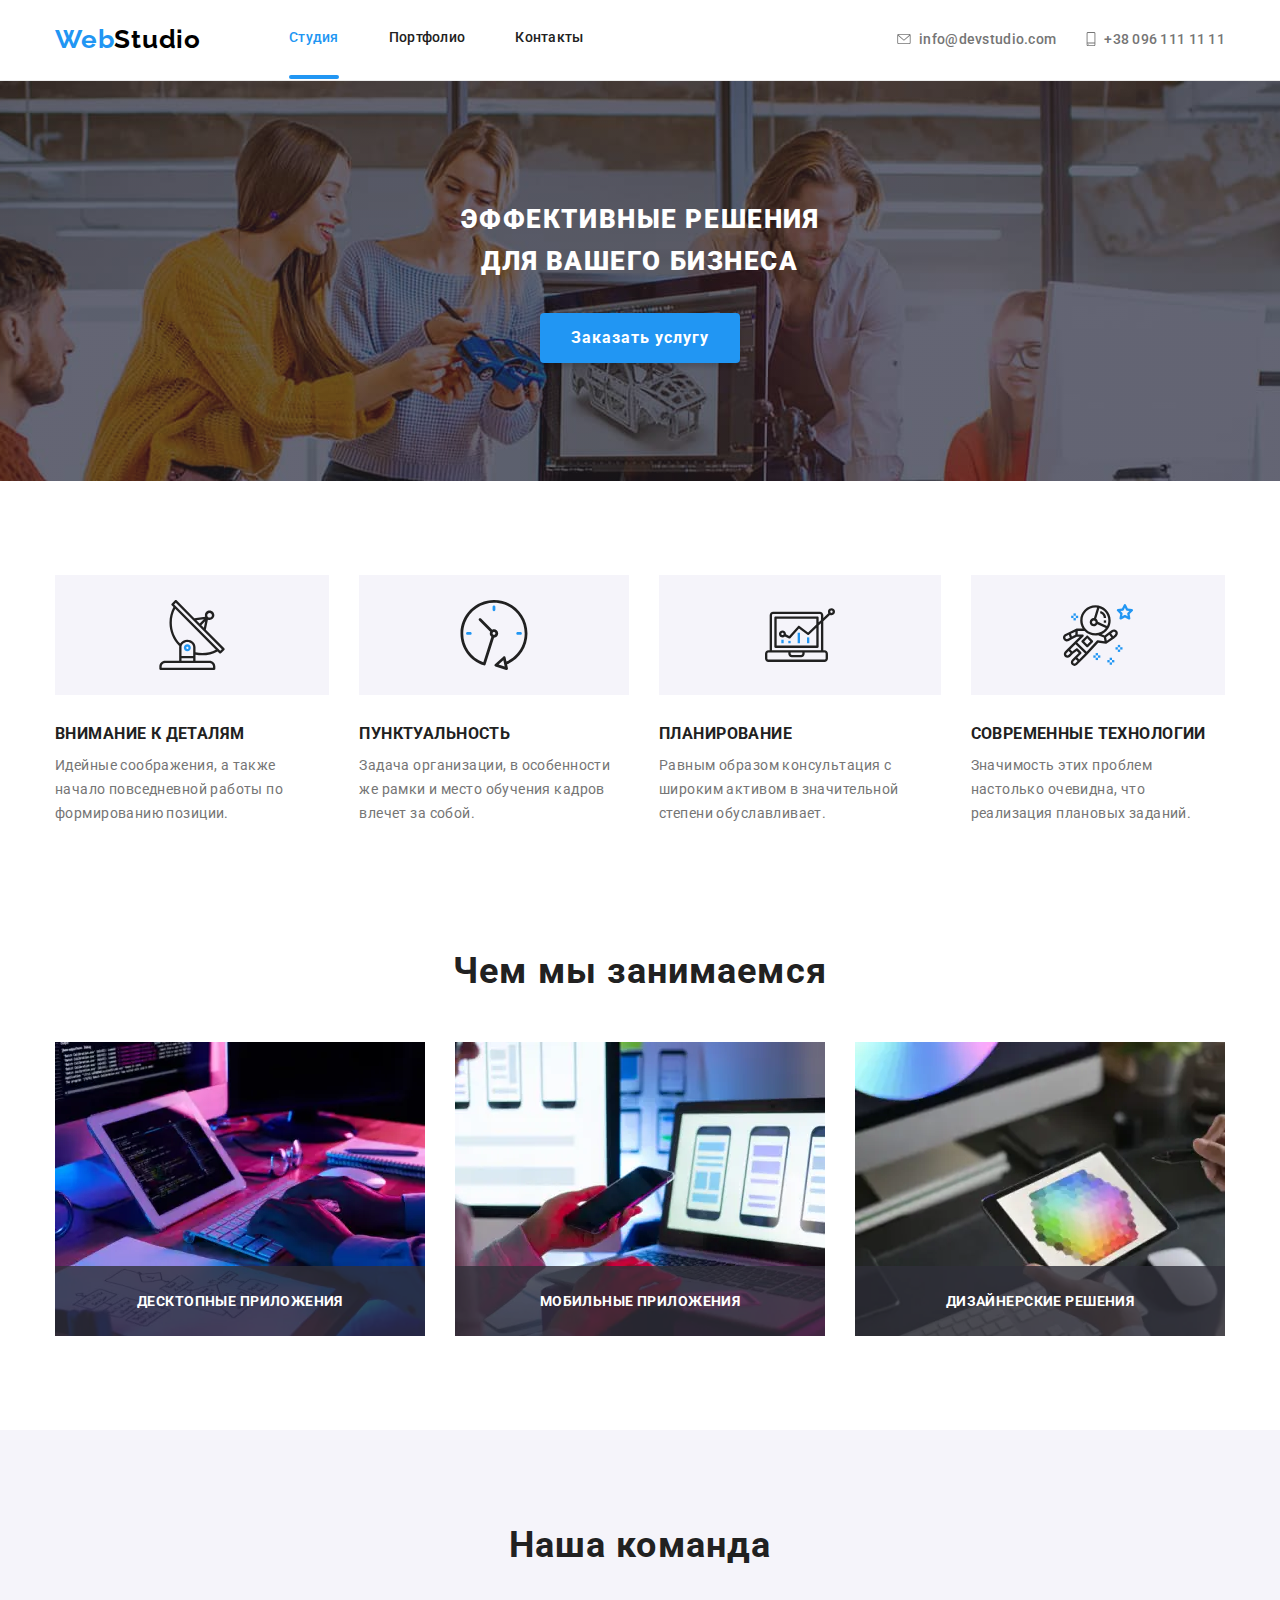
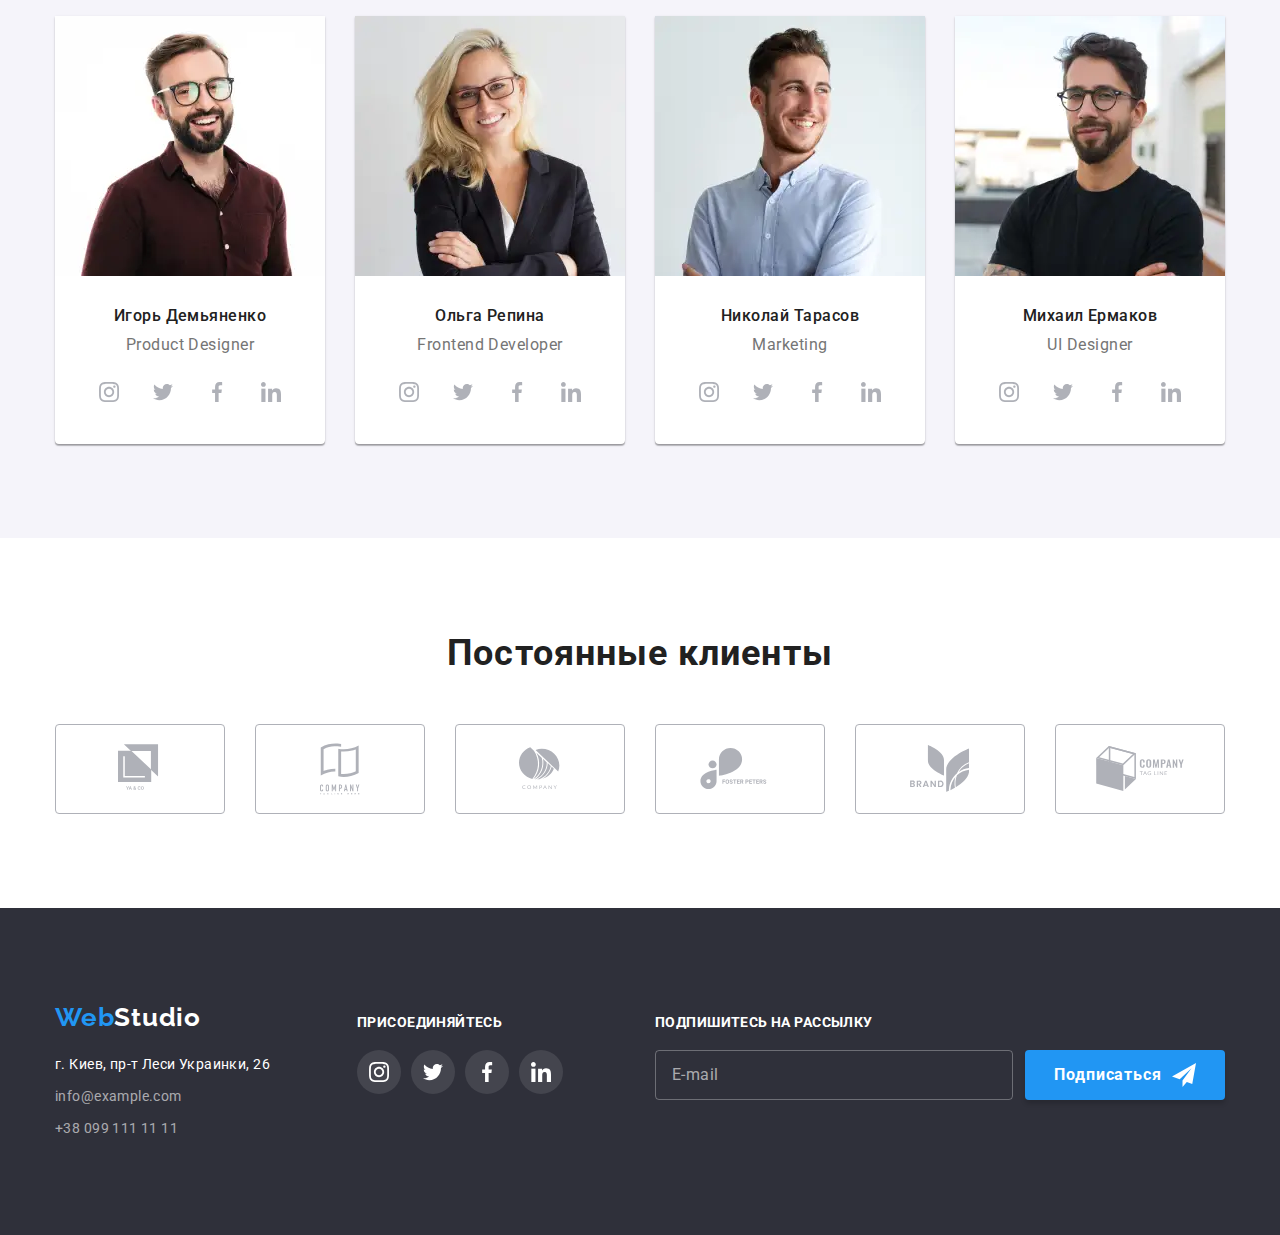
==== commit 63374150: "Changes in project" ====
--- a/index.html
+++ b/index.html
@@ -65,53 +65,53 @@
 </section>
 
 <!--Our service-->
- <section class="our-service">
+<section class="advantages">
     <div class="container">
-<h2 class="visually-hidden">Наш сервис</h2>
-    <ul class="services-list list">
-        <li class="service-list-item">
-            <div class="service-icon-background">
-                <svg class="service-icon">
-                    <use href="./symbol-defs.svg#icon-antenna-1"></use>
-                </svg>
-            </div>
-        <h3 class="services-title">Внимание к деталям</h3>
-        <p class="services-description">Идейные соображения, а также начало повседневной работы по формированию позиции.</p>
-        </li>
-
-        <li class="service-list-item">
-            <div class="service-icon-background">
-            <svg class="service-icon">
-            <use href="./symbol-defs.svg#icon-clock-1"></use>
-            </svg>
-        </div>
-        <h3 class="services-title">Пунктуальность</h3>
-        <p class="services-description">Задача организации, в особенности же рамки и место обучения кадров влечет за собой.</p>
-        </li>
-
-<li class="service-list-item">
-    <div class="service-icon-background">
-        <svg class="service-icon">
-            <use href="./symbol-defs.svg#icon-diagram-1"></use>
-        </svg>
+        <h2 class="visually-hidden">Наши преимущества</h2>
+        <ul class="advantages-list list">
+            <li class="advantages-list-item">
+                <div class="advantages-icon-background">
+                    <svg class="advantages-icon">
+                        <use href="./symbol-defs.svg#icon-antenna-1"></use>
+                    </svg>
+                </div>
+                <h3 class="advantages-title">Внимание к деталям</h3>
+                <p class="advantages-description">Идейные соображения, а также начало повседневной работы по
+                    формированию позиции.</p>
+            </li>
+            <li class="advantages-list-item">
+                <div class="advantages-icon-background">
+                    <svg class="advantages-icon">
+                        <use href="./symbol-defs.svg#icon-clock-1"></use>
+                    </svg>
+                </div>
+                <h3 class="advantages-title">Пунктуальность</h3>
+                <p class="advantages-description">Задача организации, в особенности же рамки и место обучения кадров
+                    влечет за собой.</p>
+            </li>
+            <li class="advantages-list-item">
+                <div class="advantages-icon-background">
+                    <svg class="advantages-icon">
+                        <use href="./symbol-defs.svg#icon-diagram-1"></use>
+                    </svg>
+                </div>
+                <h3 class="advantages-title">Планирование</h3>
+                <p class="advantages-description">Равным образом консультация с широким активом в значительной степени
+                    обуславливает.</p>
+            </li>
+            <li class="advantages-list-item">
+                <div class="advantages-icon-background">
+                    <svg class="advantages-icon">
+                        <use href="./symbol-defs.svg#icon-astronaut-1"></use>
+                    </svg>
+                </div>
+                <h3 class="advantages-title">Современные технологии</h3>
+                <p class="advantages-description">Значимость этих проблем настолько очевидна, что реализация плановых
+                    заданий.</p>
+            </li>
+        </ul>
     </div>
-    <h3 class="services-title">Планирование</h3>
-    <p class="services-description">Равным образом консультация с широким активом в значительной степени
-        обуславливает.</p>
-</li>
-
-<li class="service-list-item"">
-    <div class="service-icon-background">
-        <svg class="service-icon">
-            <use href="./symbol-defs.svg#icon-astronaut-1"></use>
-        </svg>
-    </div>
-    <h3 class="services-title">Современные технологии</h3>
-    <p class="services-description">Значимость этих проблем настолько очевидна, что реализация плановых заданий.</p>
-</li>
-    </ul>
-    </div>
-</section> 
+</section>
 
 <!--Our specialization-->
 <section class="specialization-section">
@@ -563,9 +563,9 @@
                 <label class="subscription-form-field">
                     <input type="email" name="client-mail" class="subscription-form-input" placeholder="E-mail">
                 </label>
-                <button type="submit" class="subscription-form-button">
+                <button type="submit" class="subscription-form-button button">
                     Подписаться
-                    <svg class="sibscription-form-button-icon">
+                    <svg class="sibscription-form-icon icon">
                         <use href="./symbol-defs.svg#icon-form-send"></use>
                     </svg>
                 </button>
--- a/css/main.min.css
+++ b/css/main.min.css
@@ -1,2 +1,2 @@
-.visually-hidden{position:absolute;width:1px;height:1px;margin:-1px;border:0;padding:0;white-space:nowrap;-webkit-clip-path:inset(100%);clip-path:inset(100%);clip:rect(0 0 0 0);overflow:hidden}:root{--accent-color: #2196f3;--logo-color: #000000;--heading-color: #212121;--main-color: #757575;--main-color-dark-backgr: #ffffff;--backgr-color-first: #2f303a;--backgr-color-second: #f5f4fa;--addres-second-color: rgba(255, 255, 255, 0.6);--hero-gradient-color: rgba(47, 48, 58, 0.4);--social-link-background-dark: rgba(255, 255, 255, 0.1);--social-link-color: #afb1b8;--main-font: "Roboto", Roboto, sans-serif;--secondary-font: "Raleway", Raleway, sans-serif;--card-set-specialization: 30px;--card-set-advantages: 30px;--card-set-our-command: 30px;--card-set-portfolio: 30px;--card-set-our-clients: 30px;--transition-duration: 250ms;--logo-second-part: #000000}body{color:var(--main-color);font-family:var(--main-font)}body.modal-open{overflow:hidden}.list{list-style:none;margin:0;padding:0}.link{text-decoration:none;color:var(--main-color)}h1,h2,h3,h4,h5,h6{margin:0}ul,ol{margin:0;padding:0}p{margin:0}img{display:block;max-width:100%;height:auto}.address{font-style:normal}.container{width:100%;padding:60px 15px;-webkit-box-align:center;-ms-flex-align:center;align-items:center}@media screen and (min-width: 480px){.container{max-width:480px;margin:0 auto}}@media screen and (min-width: 768px){.container{display:-webkit-box;display:-ms-flexbox;display:flex;max-width:768px}}@media screen and (min-width: 1200px){.container{max-width:1170px;margin:0 auto;padding:94px 0;background:transparent}}.button{display:-webkit-inline-box;display:-ms-inline-flexbox;display:inline-flex;-webkit-box-align:center;-ms-flex-align:center;align-items:center;-webkit-box-pack:center;-ms-flex-pack:center;justify-content:center;border:none;width:200px;height:50px;background:var(--accent-color);-webkit-box-shadow:0px 4px 4px rgba(0,0,0,0.15);box-shadow:0px 4px 4px rgba(0,0,0,0.15);border:none;border-radius:4px;margin-left:auto;margin-right:auto;cursor:pointer;font-family:var(--main-font);font-weight:700;font-size:16px;line-height:1.875;letter-spacing:.06em;color:var(--main-color-dark-backgr)}.button .icon{width:24px;height:24px;fill:var(--main-color-dark-backgr);margin-left:10px}@media screen and (max-width: 225px){.button{width:auto}}.logo{color:var(--logo-color);font-family:var(--secondary-font);font-weight:700;font-size:26px;line-height:1.192;letter-spacing:.03em}.logo-first-part{color:var(--accent-color)}.logo-second-part-dark{color:var(--main-color-dark-backgr)}@media screen and (min-width: 1199px){.logo{font-weight:700;font-size:26px;line-height:1.192;letter-spacing:.03em}}.social-list{display:-webkit-box;display:-ms-flexbox;display:flex;-webkit-box-pack:center;-ms-flex-pack:center;justify-content:center}.social-list-item:not(:last-child){margin-right:10px}.social-list-link{display:block;width:44px;height:44px;border-radius:50%;display:-webkit-box;display:-ms-flexbox;display:flex;-webkit-box-pack:center;-ms-flex-pack:center;justify-content:center;-webkit-box-align:center;-ms-flex-align:center;align-items:center;-webkit-transition-property:background;transition-property:background;-webkit-transition-duration:250ms;transition-duration:250ms;-webkit-transition-timing-function:cubic-bezier(0.4, 0, 0.2, 1);transition-timing-function:cubic-bezier(0.4, 0, 0.2, 1)}.social-list-link:hover,.social-list-link:focus{background:var(--accent-color)}.social-list-icon{width:20px;height:20px;fill:var(--social-link-color);-webkit-transition-property:fill;transition-property:fill;-webkit-transition-duration:250ms;transition-duration:250ms;-webkit-transition-timing-function:cubic-bezier(0.4, 0, 0.2, 1);transition-timing-function:cubic-bezier(0.4, 0, 0.2, 1)}.social-list-link:hover .social-list-icon,.social-list-link:focus .social-list-icon{fill:var(--main-color-dark-backgr)}.backdrop{position:fixed;left:0;top:0;width:100%;height:100%;background:rgba(0,0,0,0.2);overflow-y:scroll}.modal{max-width:450px;background-color:var(--main-color-dark-backgr);-webkit-box-shadow:0px 1px 3px rgba(0,0,0,0.12),0px 1px 1px rgba(0,0,0,0.14),0px 2px 1px rgba(0,0,0,0.2);box-shadow:0px 1px 3px rgba(0,0,0,0.12),0px 1px 1px rgba(0,0,0,0.14),0px 2px 1px rgba(0,0,0,0.2);border-radius:4px;margin:93px 15px;padding:40px}@media screen and (min-width: 480px){.modal{position:absolute;top:50%;left:50%;-webkit-transform:translate(-50%, -50%);transform:translate(-50%, -50%)}}.close-button-icon{width:18px;height:18px;position:absolute;top:50%;left:50%;-webkit-transform:translate(-50%, -50%);transform:translate(-50%, -50%)}.close-button:active .close-button-icon{fill:#fb0000}.close-button{width:30px;height:30px;position:absolute;top:8px;right:8px;border:1px solid rgba(0,0,0,0.1);border-radius:50%;cursor:pointer}.close-button:hover,.close-button:focus{border:4px solid rgba(0,0,0,0.3);outline:none}.close-button:active{border:4px solid #fb8e9c;border-radius:50%;outline:none}.is-hidden{opacity:0;visibility:hidden;pointer-events:none}.form-invitation{font-weight:700;font-size:20px;line-height:1.5;letter-spacing:.03em;text-align:center;color:var(--heading-color);margin-bottom:12px}.modal-form{display:-webkit-box;display:-ms-flexbox;display:flex;-webkit-box-orient:vertical;-webkit-box-direction:normal;-ms-flex-direction:column;flex-direction:column}.modal-form-field{margin-bottom:20px;font-weight:400;font-size:12px;line-height:1.67;letter-spacing:.1em}.modal-form-input-wrapper{display:block;height:100%;position:relative;margin-top:4px}.modal-form-input{width:100%;height:40px;padding-left:42px;border:1px solid rgba(33,33,33,0.2);border-radius:4px;-webkit-transition-property:border-color;transition-property:border-color;-webkit-transition-duration:250ms;transition-duration:250ms;-webkit-transition-timing-function:cubic-bezier(0.4, 0, 0.2, 1);transition-timing-function:cubic-bezier(0.4, 0, 0.2, 1)}.modal-form-input:focus{outline:none;border:1px solid var(--accent-color)}.modal-form-icon{width:18px;height:18px;position:absolute;left:12px;top:50%;-webkit-transform:translateY(-50%);transform:translateY(-50%);-webkit-transition-property:fill;transition-property:fill;-webkit-transition-duration:250ms;transition-duration:250ms;-webkit-transition-timing-function:cubic-bezier(0.4, 0, 0.2, 1);transition-timing-function:cubic-bezier(0.4, 0, 0.2, 1)}.modal-form-input:focus+.modal-form-icon{fill:var(--accent-color)}.modal-form-massage{width:100%;height:120px;border:1px solid rgba(33,33,33,0.2);border-radius:4px;padding:12px 16px;margin-top:4px;resize:none;-webkit-transition-property:border-color;transition-property:border-color;-webkit-transition-duration:250ms;transition-duration:250ms;-webkit-transition-timing-function:cubic-bezier(0.4, 0, 0.2, 1);transition-timing-function:cubic-bezier(0.4, 0, 0.2, 1)}.modal-form-massage::-webkit-input-placeholder{font-weight:400;font-size:14px;line-height:1.143;letter-spacing:.01em;color:rgba(117,117,117,0.5)}.modal-form-massage:-ms-input-placeholder{font-weight:400;font-size:14px;line-height:1.143;letter-spacing:.01em;color:rgba(117,117,117,0.5)}.modal-form-massage::-ms-input-placeholder{font-weight:400;font-size:14px;line-height:1.143;letter-spacing:.01em;color:rgba(117,117,117,0.5)}.modal-form-massage::placeholder{font-weight:400;font-size:14px;line-height:1.143;letter-spacing:.01em;color:rgba(117,117,117,0.5)}.modal-form-massage:focus{outline:none;border-color:var(--accent-color)}.modal-form-policy-text{margin-left:auto;margin-right:auto;font-weight:400;font-size:12px;line-height:1.167;letter-spacing:.03em;white-space:pre;display:-webkit-box;display:-ms-flexbox;display:flex;-webkit-box-align:center;-ms-flex-align:center;align-items:center;margin-bottom:30px}.modal-form-policy-text::before{content:"";width:16px;height:15px;margin-right:7px;border:1px solid #000000;border-radius:2px;display:inline-block}.modal-form-policy:checked+.modal-form-policy-text::before{background-image:url(../images/icon_check.svg);background-repeat:no-repeat;background-size:cover;border:none}.modal-form-policy-link{color:var(--accent-color)}.modal-form-button{margin-left:auto;margin-right:auto}@media screen and (max-width: 479px){.modal{position:relative}.modal-form-policy-text{display:flax;white-space:normal}.modal-form-policy-text::before{content:"";width:13px;height:10px;margin-right:2px}}@media screen and (min-width: 1200px){.modal{max-width:528px}.form-invitation{font-size:23px;line-height:1.15}.modal-form-policy-text{font-weight:400;font-size:14px;line-height:1.714;letter-spacing:.03em}}.header>.container{display:-webkit-box;display:-ms-flexbox;display:flex;padding:10px 15px}.menu-button{display:-webkit-inline-box;display:-ms-inline-flexbox;display:inline-flex;margin-left:auto;padding:0;border:none;background-color:transparent}@media screen and (min-width: 768px){.menu-button{display:none}}.menu-button .icon-close-menu{display:none}.menu-button.is-open .icon-close-menu{display:block}.menu-button.is-open .icon-menu{display:none}.header{position:relative}.page-header .nav{display:-webkit-box;display:-ms-flexbox;display:flex;-webkit-box-align:center;-ms-flex-align:center;align-items:center;-webkit-box-pack:justify;-ms-flex-pack:justify;justify-content:space-between}.address-list-text{margin-left:10px}.header .address-list-link{display:-webkit-box;display:-ms-flexbox;display:flex;-webkit-box-align:center;-ms-flex-align:center;align-items:center}@media screen and (max-width: 767px){.site-nav{margin-bottom:60px}.navigation-list-item{display:-webkit-box;display:-ms-flexbox;display:flex;-webkit-box-pack:center;-ms-flex-pack:center;justify-content:center;-webkit-box-align:center;-ms-flex-align:center;align-items:center}.navigation-list-item:not(:last-child){margin-bottom:40px}.header .address-list-link{margin:0 auto}.header .address-list-item:not(:last-child){margin-bottom:16px}.menu-container{background:#ffffff;-webkit-box-shadow:0px 4px 8px rgba(0,0,0,0.04),0px 2px 4px rgba(0,0,0,0.08),0px 1px 3px rgba(0,0,0,0.16);box-shadow:0px 4px 8px rgba(0,0,0,0.04),0px 2px 4px rgba(0,0,0,0.08),0px 1px 3px rgba(0,0,0,0.16);display:none;position:absolute;z-index:1;top:100%;left:0;width:100%;padding:60px 0}.menu-container.is-open{display:block}}.navigation-list-link,.address-list-link{font-weight:500;font-size:14px;line-height:1.143;letter-spacing:.02em}.navigation-list-link:hover,.navigation-list-link:focus,.address-list-link:hover,.address-list-link:focus{color:var(--accent-color)}.navigation-list-link{color:var(--heading-color)}.navigation-list-link.active{color:var(--accent-color)}.navigation-list-link.active::after{content:"";width:auto;height:4px;display:block;background:var(--accent-color);border-radius:2px;position:relative;top:8px}.address-list-icon{display:block;fill:var(--main-color)}.header .address-list-link:hover .address-list-icon,.header .address-list-link:focus .address-list-icon{fill:var(--accent-color)}.header{border-bottom:1px solid #ececec}.header .address{margin-left:auto}.header .address-list-item{display:-webkit-box;display:-ms-flexbox;display:flex;width:100%;-webkit-box-align:center;-ms-flex-align:center;align-items:center}.mail-icon{width:16px;height:12px}.phone-icon{width:10px;height:16px}@media screen and (min-width: 768px){.header>.container{display:-webkit-box;display:-ms-flexbox;display:flex;padding:21px 15px}.header .address-list-link{-webkit-transition-property:color;transition-property:color;-webkit-transition-duration:250ms;transition-duration:250ms;-webkit-transition-timing-function:cubic-bezier(0.4, 0, 0.2, 1);transition-timing-function:cubic-bezier(0.4, 0, 0.2, 1)}.header .logo{margin-right:88px}.menu-container{width:100%;-webkit-box-pack:justify;-ms-flex-pack:justify;justify-content:space-between;-webkit-box-align:center;-ms-flex-align:center;align-items:center;display:-webkit-box;display:-ms-flexbox;display:flex}.navigation-list{display:-webkit-box;display:-ms-flexbox;display:flex}.navigation-list-item:not(:last-child){margin-right:50px}.navigation-list-link{-webkit-transition-property:color;transition-property:color;-webkit-transition-duration:250ms;transition-duration:250ms;-webkit-transition-timing-function:cubic-bezier(0.4, 0, 0.2, 1);transition-timing-function:cubic-bezier(0.4, 0, 0.2, 1)}.navigation-list-link.active::after{top:31px}.address-list-icon{-webkit-transition-property:fill;transition-property:fill;-webkit-transition-duration:250ms;transition-duration:250ms;-webkit-transition-timing-function:cubic-bezier(0.4, 0, 0.2, 1);transition-timing-function:cubic-bezier(0.4, 0, 0.2, 1)}}@media screen and (min-width: 768px) and (max-width: 1199px){.header .address-list-item:not(:last-child){margin-bottom:10px}}@media screen and (min-width: 1199px){.header>.container{padding:24px 0 25px 0}.navigation-list-link.active::after{top:28px}.address-list-item:not(:last-child){margin-right:30px}.mail-icon{width:14px;height:10px}.phone-icon{width:10px;height:14px}.address-list-text{margin-left:8px}.address-list-header{display:-webkit-box;display:-ms-flexbox;display:flex;-webkit-box-align:center;-ms-flex-align:center;align-items:center;-webkit-box-pack:center;-ms-flex-pack:center;justify-content:center}}.hero-section{background-image:-webkit-gradient(linear, left top, left bottom, from(var(--hero-gradient-color)), to(var(--hero-gradient-color))),url(../images/hero/bg-mobile.jpg);background-image:linear-gradient(var(--hero-gradient-color), var(--hero-gradient-color)),url(../images/hero/bg-mobile.jpg);background-repeat:no-repeat;background-size:cover}.hero-section .container{padding:118px 60px;display:-webkit-box;display:-ms-flexbox;display:flex;-webkit-box-orient:vertical;-webkit-box-direction:normal;-ms-flex-direction:column;flex-direction:column;-webkit-box-pack:center;-ms-flex-pack:center;justify-content:center}@media screen and (min-device-pixel-ratio: 2) and (min-width: 320px), screen and (-webkit-min-device-pixel-ratio: 2) and (min-width: 320px), screen and (min-resolution: 192dpi) and (min-width: 320px), screen and (min-resolution: 2dppx) and (min-width: 320px){.hero-section{background-image:-webkit-gradient(linear, left top, left bottom, from(var(--hero-gradient-color)), to(var(--hero-gradient-color))),url(../images/hero/bg-mobile@2x.jpg);background-image:linear-gradient(var(--hero-gradient-color), var(--hero-gradient-color)),url(../images/hero/bg-mobile@2x.jpg);background-size:cover}}.hero-title{font-weight:900;font-size:26px;line-height:1.615;letter-spacing:.06em;text-align:center;text-transform:uppercase;color:var(--main-color-dark-backgr);margin-bottom:30px}@media screen and (min-width: 768px){.hero-section{background-image:-webkit-gradient(linear, left top, left bottom, from(var(--hero-gradient-color)), to(var(--hero-gradient-color))),url(../images/hero/bg-tablet.jpg);background-image:linear-gradient(var(--hero-gradient-color), var(--hero-gradient-color)),url(../images/hero/bg-tablet.jpg);background-repeat:no-repeat;background-size:768px 400px;background-position:center 0%}}@media screen and (min-device-pixel-ratio: 2) and (min-width: 480px), screen and (-webkit-min-device-pixel-ratio: 2) and (min-width: 480px), screen and (min-resolution: 192dpi) and (min-width: 480px), screen and (min-resolution: 2dppx) and (min-width: 480px){.hero-section{background-image:-webkit-gradient(linear, left top, left bottom, from(var(--hero-gradient-color)), to(var(--hero-gradient-color))),url(../images/hero/bg-tablet@2x.jpg);background-image:linear-gradient(var(--hero-gradient-color), var(--hero-gradient-color)),url(../images/hero/bg-tablet@2x.jpg);background-size:768px 400px;background-position:center 0%}}@media screen and (min-width: 1200px){.hero-section{background-image:-webkit-gradient(linear, left top, left bottom, from(var(--hero-gradient-color)), to(var(--hero-gradient-color))),url(../images/hero/bg-desctop.jpg);background-image:linear-gradient(var(--hero-gradient-color), var(--hero-gradient-color)),url(../images/hero/bg-desctop.jpg);background-repeat:no-repeat;background-size:1600px 600px;background-position:center 0%}}@media screen and (min-device-pixel-ratio: 2) and (min-width: 1200px), screen and (-webkit-min-device-pixel-ratio: 2) and (min-width: 768px), screen and (min-resolution: 192dpi) and (min-width: 768px), screen and (min-resolution: 2dppx) and (min-width: 768px){.hero-section{background-image:-webkit-gradient(linear, left top, left bottom, from(var(--hero-gradient-color)), to(var(--hero-gradient-color))),url(../images/hero/bg-desctop@2x.jpg);background-image:linear-gradient(var(--hero-gradient-color), var(--hero-gradient-color)),url(../images/hero/bg-desctop@2x.jpg);background-size:1600px 600px;background-position:center 0%}}@media screen and (max-width: 335px){.hero-section .container{padding:50px 0}.hero-title{font-weight:700;font-size:20px;line-height:1.615;letter-spacing:.06em}}.service-list-item{font-size:14px;letter-spacing:0.03em;margin-bottom:30px}.service-icon-background{height:120px;margin-bottom:30px;background:var(--backgr-color-second);display:-webkit-box;display:-ms-flexbox;display:flex;-webkit-box-pack:center;-ms-flex-pack:center;justify-content:center;-webkit-box-align:center;-ms-flex-align:center;align-items:center}.service-icon{width:70px;height:70px}.services-title{font-weight:700;line-height:1.142;text-transform:uppercase;color:var(--heading-color);margin-bottom:10px}.advantages-description{font-weight:400;line-height:1.714}@media screen and (min-width: 768px) and (max-width: 1199px){.advantages-list{width:calc(100% + var(--card-set-advantages));display:-webkit-box;display:-ms-flexbox;display:flex;-ms-flex-wrap:wrap;flex-wrap:wrap;margin-left:calc(-1 * var(--card-set-advantages));margin-top:calc(-1 * var(--card-set-advantages))}.advantages-list-item{-ms-flex-preferred-size:calc(100% / 2 - var(--card-set-advantages));flex-basis:calc(100% / 2 - var(--card-set-advantages));margin-left:var(--card-set-advantages);margin-top:var(--card-set-advantages);margin-bottom:0}}@media screen and (max-width: 768px){.advantages-title{text-align:center}}@media screen and (min-width: 1200px){.advantages-list{display:-webkit-box;display:-ms-flexbox;display:flex}.advantages-list-item{font-size:14px;letter-spacing:0.03em}.advantages-list-item:not(:last-child){margin-right:30px}}@media screen and (max-width: 1199px){.specialization-section{display:none}}.specialization-section>.container{-webkit-box-orient:vertical;-webkit-box-direction:normal;-ms-flex-direction:column;flex-direction:column;padding:0 0 94px}.specialization-list{display:-webkit-box;display:-ms-flexbox;display:flex;-webkit-box-pack:center;-ms-flex-pack:center;justify-content:center;width:calc(100% + var(--card-set-our-clients))}.specialization-list-item{position:relative}.specialization-list-item:not(:last-child){margin-right:var(--card-set-specialization)}.specialization-title,.our-command-title,.our-clients-title{text-align:center;font-weight:700;font-size:28px;line-height:1.179;letter-spacing:.03em;color:var(--heading-color);margin-bottom:30px}@media screen and (min-width: 1199px){.specialization-title,.our-command-title,.our-clients-title{font-weight:700;font-size:36px;line-height:1.167;letter-spacing:.03em;margin-bottom:50px}}.specialization-name{font-weight:700;font-size:14px;line-height:1.143;letter-spacing:.03em;text-align:center;text-transform:uppercase;color:var(--main-color-dark-backgr);width:100%;background-color:rgba(47,48,58,0.8);position:absolute;bottom:0px;padding:27px 0}.our-command-section{background-color:var(--backgr-color-second)}.our-command-list-item{-ms-flex-preferred-size:100%;flex-basis:100%;background-color:var(--main-color-dark-backgr);-webkit-box-shadow:0px 1px 3px rgba(0,0,0,0.12),0px 1px 1px rgba(0,0,0,0.14),0px 2px 1px rgba(0,0,0,0.2);box-shadow:0px 1px 3px rgba(0,0,0,0.12),0px 1px 1px rgba(0,0,0,0.14),0px 2px 1px rgba(0,0,0,0.2);border-radius:0px 0px 4px 4px;margin-top:var(--card-set-our-command)}@media screen and (min-width: 480px){.our-command-list-item{width:450}}@media screen and (max-width: 767px){.our-command-list-item:first-child{margin-top:0}}.our-command-card-content{padding:30px 10px}.our-specialist-name{margin-bottom:10px;font-weight:500;font-size:16px;line-height:1.188;letter-spacing:.03em;text-align:center;color:var(--heading-color)}.our-specialist-specialization{margin-bottom:16px;font-weight:400;font-size:16px;line-height:1.188;letter-spacing:.03em;text-align:center}@media screen and (min-width: 768px){.our-command-section .container{-webkit-box-orient:vertical;-webkit-box-direction:normal;-ms-flex-direction:column;flex-direction:column}.our-command-list{width:calc(100% + var(--card-set-our-clients));display:-webkit-box;display:-ms-flexbox;display:flex;-ms-flex-wrap:wrap;flex-wrap:wrap;margin-left:calc(-1 * var(--card-set-our-command));margin-top:calc(-1 * var(--card-set-our-command))}.our-command-list-item{-ms-flex-preferred-size:calc(100% / 2 - var(--card-set-our-command));flex-basis:calc(100% / 2 - var(--card-set-our-command));margin-left:var(--card-set-our-command);margin-top:var(--card-set-our-command)}}@media screen and (min-width: 1200px){.our-command-list-item{-ms-flex-preferred-size:calc(100% / 4 - var(--card-set-our-command));flex-basis:calc(100% / 4 - var(--card-set-our-command))}}.our-clients-section>.container{-webkit-box-orient:vertical;-webkit-box-direction:normal;-ms-flex-direction:column;flex-direction:column}.our-clients-list{display:-webkit-box;display:-ms-flexbox;display:flex;-ms-flex-wrap:wrap;flex-wrap:wrap;margin-left:calc(-1 * var(--card-set-our-clients));margin-top:calc(-1 * var(--card-set-our-clients))}@media screen and (max-width: 479px){.our-clients-list{max-width:450px}}.our-clients-list-item{width:210px;-ms-flex-preferred-size:calc(100% / 2 - var(--card-set-our-clients));flex-basis:calc(100% / 2 - var(--card-set-our-clients));margin-left:var(--card-set-our-clients);margin-top:var(--card-set-our-clients)}.our-client-link{display:-webkit-box;display:-ms-flexbox;display:flex;-webkit-box-pack:center;-ms-flex-pack:center;justify-content:center;-webkit-box-align:center;-ms-flex-align:center;align-items:center;height:90px;border:1px solid var(--social-link-color);-webkit-box-sizing:border-box;box-sizing:border-box;border-radius:4px;-webkit-transition-property:border-color;transition-property:border-color;-webkit-transition-duration:250ms;transition-duration:250ms;-webkit-transition-timing-function:cubic-bezier(0.4, 0, 0.2, 1);transition-timing-function:cubic-bezier(0.4, 0, 0.2, 1)}.our-client-link:hover,.our-client-link:focus{border-color:var(--accent-color)}.our-clients-icon{fill:#afb1b8;-webkit-transition-property:fill;transition-property:fill;-webkit-transition-duration:250ms;transition-duration:250ms;-webkit-transition-timing-function:cubic-bezier(0.4, 0, 0.2, 1);transition-timing-function:cubic-bezier(0.4, 0, 0.2, 1)}.our-client-link:hover .our-clients-icon,.our-client-link:focus .our-clients-icon{fill:var(--accent-color)}.first-client-icon{width:44.27px;height:49.23px}.second-client-icon{width:40px;height:52px}.third-client-icon{width:41px;height:42.6px}.fourth-client-icon{width:79.66px;height:42.02px}.fifth-client-icon{width:59px;height:47px}.sixth-client-icon{width:88.48px;height:45.44px}@media screen and (min-width: 768px){.our-clients-list{width:auto}.our-clients-list-item{-ms-flex-preferred-size:calc(100% / 3 - var(--card-set-our-clients));flex-basis:calc(100% / 3 - var(--card-set-our-clients))}}@media screen and (min-width: 1199px){.our-clients-list-item{-ms-flex-preferred-size:calc(100% / 6 - var(--card-set-our-clients));flex-basis:calc(100% / 6 - var(--card-set-our-clients))}}@media screen and (max-width: 335px){.our-clients-list-item{-ms-flex-preferred-size:calc(100% / 1);flex-basis:calc(100% / 1)}}.footer{background-color:var(--backgr-color-first)}.footer .logo{display:block;margin-bottom:20px}.footer .addres-list-item:not(:last-child){margin-bottom:8px}.footer-info{text-align:center;margin-bottom:60px}.address-footer-link{font-weight:400;font-size:14px;line-height:1.714;letter-spacing:.03em;color:var(--addres-second-color)}.location{color:var(--main-color-dark-backgr)}.social-list-our-projekt{margin-bottom:60px;margin-top:12px}.social-list-invitation{font-weight:700;font-size:14px;line-height:1.142;letter-spacing:.03em;text-transform:uppercase;text-align:center;color:var(--main-color-dark-backgr);margin-bottom:20px}.dark-social{background:var(--social-link-background-dark)}.dark-social .social-list-icon{fill:var(--main-color-dark-backgr)}.subscription-form{margin:0 auto;display:-webkit-box;display:-ms-flexbox;display:flex;-ms-flex-wrap:wrap;flex-wrap:wrap}.subscription-form-title{width:100%;font-weight:700;font-size:14px;line-height:1.143;letter-spacing:.03em;text-transform:uppercase;text-align:center;color:var(--main-color-dark-backgr);margin-bottom:20px}.subscription-form-field{width:100%;margin-bottom:20px}.subscription-form-input{width:100%;height:50px;border:1px solid rgba(255,255,255,0.3);border-radius:4px;background:transparent;padding-left:16px}.subscription-form-input::-webkit-input-placeholder{font-weight:400;font-size:16px;line-height:1.25;letter-spacing:.03em;color:rgba(255,255,255,0.6)}.subscription-form-input:-ms-input-placeholder{font-weight:400;font-size:16px;line-height:1.25;letter-spacing:.03em;color:rgba(255,255,255,0.6)}.subscription-form-input::-ms-input-placeholder{font-weight:400;font-size:16px;line-height:1.25;letter-spacing:.03em;color:rgba(255,255,255,0.6)}.subscription-form-input::placeholder{font-weight:400;font-size:16px;line-height:1.25;letter-spacing:.03em;color:rgba(255,255,255,0.6)}.subscription-form-button{margin:0 auto}@media screen and (min-width: 768px){.footer .container{-webkit-box-align:start;-ms-flex-align:start;align-items:flex-start;-ms-flex-wrap:wrap;flex-wrap:wrap}.footer-info{width:232px;margin-left:76px;margin-right:165px}.subscription-form{width:450px;margin:0 auto}}@media screen and (min-width: 1200px){.footer .container{-webkit-box-align:start;-ms-flex-align:start;align-items:flex-start;-ms-flex-wrap:nowrap;flex-wrap:nowrap}.footer-info{margin-left:0;margin-bottom:0;margin-right:70px;text-align:justify}.social-list-our-projekt{margin-bottom:0;margin-top:12px}.social-list-invitation{text-align:justify}.subscription-form{margin-top:12px;width:570px;margin-right:0;margin-left:auto;display:-webkit-box;display:-ms-flexbox;display:flex;-ms-flex-wrap:wrap;flex-wrap:wrap}.subscription-form-title{text-align:justify}.subscription-form-field{width:auto;margin-right:12px}.subscription-form-input{width:358px}.subscription-form-button{margin:0}}
+.visually-hidden{position:absolute;width:1px;height:1px;margin:-1px;border:0;padding:0;white-space:nowrap;-webkit-clip-path:inset(100%);clip-path:inset(100%);clip:rect(0 0 0 0);overflow:hidden}:root{--accent-color: #2196f3;--logo-color: #000000;--heading-color: #212121;--main-color: #757575;--main-color-dark-backgr: #ffffff;--backgr-color-first: #2f303a;--backgr-color-second: #f5f4fa;--addres-second-color: rgba(255, 255, 255, 0.6);--hero-gradient-color: rgba(47, 48, 58, 0.4);--social-link-background-dark: rgba(255, 255, 255, 0.1);--social-link-color: #afb1b8;--main-font: "Roboto", Roboto, sans-serif;--secondary-font: "Raleway", Raleway, sans-serif;--card-set-specialization: 30px;--card-set-advantages: 30px;--card-set-our-command: 30px;--card-set-portfolio: 30px;--card-set-our-clients: 30px;--transition-duration: 250ms;--logo-second-part: #000000}body{color:var(--main-color);font-family:var(--main-font)}body.modal-open{overflow:hidden}.list{list-style:none;margin:0;padding:0}.link{text-decoration:none;color:var(--main-color)}h1,h2,h3,h4,h5,h6{margin:0}ul,ol{margin:0;padding:0}p{margin:0}img{display:block;max-width:100%;height:auto}.address{font-style:normal}.container{width:100%;padding:60px 15px;-webkit-box-align:center;-ms-flex-align:center;align-items:center}@media screen and (min-width: 480px){.container{max-width:480px;margin:0 auto}}@media screen and (min-width: 768px){.container{display:-webkit-box;display:-ms-flexbox;display:flex;max-width:768px}}@media screen and (min-width: 1200px){.container{max-width:1170px;margin:0 auto;padding:94px 0;background:transparent}}.button{display:-webkit-inline-box;display:-ms-inline-flexbox;display:inline-flex;-webkit-box-align:center;-ms-flex-align:center;align-items:center;-webkit-box-pack:center;-ms-flex-pack:center;justify-content:center;border:none;width:200px;height:50px;background:var(--accent-color);-webkit-box-shadow:0px 4px 4px rgba(0,0,0,0.15);box-shadow:0px 4px 4px rgba(0,0,0,0.15);border:none;border-radius:4px;margin-left:auto;margin-right:auto;cursor:pointer;font-family:var(--main-font);font-weight:700;font-size:16px;line-height:1.875;letter-spacing:.06em;color:var(--main-color-dark-backgr)}.button .icon{width:24px;height:24px;fill:var(--main-color-dark-backgr);margin-left:10px}@media screen and (max-width: 225px){.button{width:auto}}.logo{color:var(--logo-color);font-family:var(--secondary-font);font-weight:700;font-size:26px;line-height:1.192;letter-spacing:.03em}.logo-first-part{color:var(--accent-color)}.logo-second-part-dark{color:var(--main-color-dark-backgr)}@media screen and (min-width: 1199px){.logo{font-weight:700;font-size:26px;line-height:1.192;letter-spacing:.03em}}.social-list{display:-webkit-box;display:-ms-flexbox;display:flex;-webkit-box-pack:center;-ms-flex-pack:center;justify-content:center}.social-list-item:not(:last-child){margin-right:10px}.social-list-link{display:block;width:44px;height:44px;border-radius:50%;display:-webkit-box;display:-ms-flexbox;display:flex;-webkit-box-pack:center;-ms-flex-pack:center;justify-content:center;-webkit-box-align:center;-ms-flex-align:center;align-items:center;-webkit-transition-property:background;transition-property:background;-webkit-transition-duration:250ms;transition-duration:250ms;-webkit-transition-timing-function:cubic-bezier(0.4, 0, 0.2, 1);transition-timing-function:cubic-bezier(0.4, 0, 0.2, 1)}.social-list-link:hover,.social-list-link:focus{background:var(--accent-color)}.social-list-icon{width:20px;height:20px;fill:var(--social-link-color);-webkit-transition-property:fill;transition-property:fill;-webkit-transition-duration:250ms;transition-duration:250ms;-webkit-transition-timing-function:cubic-bezier(0.4, 0, 0.2, 1);transition-timing-function:cubic-bezier(0.4, 0, 0.2, 1)}.social-list-link:hover .social-list-icon,.social-list-link:focus .social-list-icon{fill:var(--main-color-dark-backgr)}.backdrop{position:fixed;left:0;top:0;width:100%;height:100%;background:rgba(0,0,0,0.2);overflow-y:scroll}.modal{max-width:450px;background-color:var(--main-color-dark-backgr);-webkit-box-shadow:0px 1px 3px rgba(0,0,0,0.12),0px 1px 1px rgba(0,0,0,0.14),0px 2px 1px rgba(0,0,0,0.2);box-shadow:0px 1px 3px rgba(0,0,0,0.12),0px 1px 1px rgba(0,0,0,0.14),0px 2px 1px rgba(0,0,0,0.2);border-radius:4px;margin:93px 15px;padding:40px}@media screen and (min-width: 480px){.modal{position:absolute;top:50%;left:50%;-webkit-transform:translate(-50%, -50%);transform:translate(-50%, -50%)}}.close-button-icon{width:18px;height:18px;position:absolute;top:50%;left:50%;-webkit-transform:translate(-50%, -50%);transform:translate(-50%, -50%)}.close-button:active .close-button-icon{fill:#fb0000}.close-button{width:30px;height:30px;position:absolute;top:8px;right:8px;border:1px solid rgba(0,0,0,0.1);border-radius:50%;cursor:pointer}.close-button:hover,.close-button:focus{border:4px solid rgba(0,0,0,0.3);outline:none}.close-button:active{border:4px solid #fb8e9c;border-radius:50%;outline:none}.is-hidden{opacity:0;visibility:hidden;pointer-events:none}.form-invitation{font-weight:700;font-size:20px;line-height:1.5;letter-spacing:.03em;text-align:center;color:var(--heading-color);margin-bottom:12px}.modal-form{display:-webkit-box;display:-ms-flexbox;display:flex;-webkit-box-orient:vertical;-webkit-box-direction:normal;-ms-flex-direction:column;flex-direction:column}.modal-form-field{margin-bottom:20px;font-weight:400;font-size:12px;line-height:1.67;letter-spacing:.1em}.modal-form-input-wrapper{display:block;height:100%;position:relative;margin-top:4px}.modal-form-input{width:100%;height:40px;padding-left:42px;border:1px solid rgba(33,33,33,0.2);border-radius:4px;-webkit-transition-property:border-color;transition-property:border-color;-webkit-transition-duration:250ms;transition-duration:250ms;-webkit-transition-timing-function:cubic-bezier(0.4, 0, 0.2, 1);transition-timing-function:cubic-bezier(0.4, 0, 0.2, 1)}.modal-form-input:focus{outline:none;border:1px solid var(--accent-color)}.modal-form-icon{width:18px;height:18px;position:absolute;left:12px;top:50%;-webkit-transform:translateY(-50%);transform:translateY(-50%);-webkit-transition-property:fill;transition-property:fill;-webkit-transition-duration:250ms;transition-duration:250ms;-webkit-transition-timing-function:cubic-bezier(0.4, 0, 0.2, 1);transition-timing-function:cubic-bezier(0.4, 0, 0.2, 1)}.modal-form-input:focus+.modal-form-icon{fill:var(--accent-color)}.modal-form-massage{width:100%;height:120px;border:1px solid rgba(33,33,33,0.2);border-radius:4px;padding:12px 16px;margin-top:4px;resize:none;-webkit-transition-property:border-color;transition-property:border-color;-webkit-transition-duration:250ms;transition-duration:250ms;-webkit-transition-timing-function:cubic-bezier(0.4, 0, 0.2, 1);transition-timing-function:cubic-bezier(0.4, 0, 0.2, 1)}.modal-form-massage::-webkit-input-placeholder{font-weight:400;font-size:14px;line-height:1.143;letter-spacing:.01em;color:rgba(117,117,117,0.5)}.modal-form-massage:-ms-input-placeholder{font-weight:400;font-size:14px;line-height:1.143;letter-spacing:.01em;color:rgba(117,117,117,0.5)}.modal-form-massage::-ms-input-placeholder{font-weight:400;font-size:14px;line-height:1.143;letter-spacing:.01em;color:rgba(117,117,117,0.5)}.modal-form-massage::placeholder{font-weight:400;font-size:14px;line-height:1.143;letter-spacing:.01em;color:rgba(117,117,117,0.5)}.modal-form-massage:focus{outline:none;border-color:var(--accent-color)}.modal-form-policy-text{margin-left:auto;margin-right:auto;font-weight:400;font-size:12px;line-height:1.167;letter-spacing:.03em;white-space:pre;display:-webkit-box;display:-ms-flexbox;display:flex;-webkit-box-align:center;-ms-flex-align:center;align-items:center;margin-bottom:30px}.modal-form-policy-text::before{content:"";width:16px;height:15px;margin-right:7px;border:1px solid #000000;border-radius:2px;display:inline-block}.modal-form-policy:checked+.modal-form-policy-text::before{background-image:url(../images/icon_check.svg);background-repeat:no-repeat;background-size:cover;border:none}.modal-form-policy-link{color:var(--accent-color)}.modal-form-button{margin-left:auto;margin-right:auto}@media screen and (max-width: 479px){.modal{position:relative}.modal-form-policy-text{display:flax;white-space:normal}.modal-form-policy-text::before{content:"";width:13px;height:10px;margin-right:2px}}@media screen and (min-width: 1200px){.modal{max-width:528px}.form-invitation{font-size:23px;line-height:1.15}.modal-form-policy-text{font-weight:400;font-size:14px;line-height:1.714;letter-spacing:.03em}}.header>.container{display:-webkit-box;display:-ms-flexbox;display:flex;padding:10px 15px}.menu-button{display:-webkit-inline-box;display:-ms-inline-flexbox;display:inline-flex;margin-left:auto;padding:0;border:none;background-color:transparent}@media screen and (min-width: 768px){.menu-button{display:none}}.menu-button .icon-close-menu{display:none}.menu-button.is-open .icon-close-menu{display:block}.menu-button.is-open .icon-menu{display:none}.header{position:relative}.page-header .nav{display:-webkit-box;display:-ms-flexbox;display:flex;-webkit-box-align:center;-ms-flex-align:center;align-items:center;-webkit-box-pack:justify;-ms-flex-pack:justify;justify-content:space-between}.address-list-text{margin-left:10px}.header .address-list-link{display:-webkit-box;display:-ms-flexbox;display:flex;-webkit-box-align:center;-ms-flex-align:center;align-items:center}@media screen and (max-width: 767px){.site-nav{margin-bottom:60px}.navigation-list-item{display:-webkit-box;display:-ms-flexbox;display:flex;-webkit-box-pack:center;-ms-flex-pack:center;justify-content:center;-webkit-box-align:center;-ms-flex-align:center;align-items:center}.navigation-list-item:not(:last-child){margin-bottom:40px}.header .address-list-link{margin:0 auto}.header .address-list-item:not(:last-child){margin-bottom:16px}.menu-container{background:#ffffff;-webkit-box-shadow:0px 4px 8px rgba(0,0,0,0.04),0px 2px 4px rgba(0,0,0,0.08),0px 1px 3px rgba(0,0,0,0.16);box-shadow:0px 4px 8px rgba(0,0,0,0.04),0px 2px 4px rgba(0,0,0,0.08),0px 1px 3px rgba(0,0,0,0.16);display:none;position:absolute;z-index:1;top:100%;left:0;width:100%;padding:60px 0}.menu-container.is-open{display:block}}.navigation-list-link,.address-list-link{font-weight:500;font-size:14px;line-height:1.143;letter-spacing:.02em}.navigation-list-link:hover,.navigation-list-link:focus,.address-list-link:hover,.address-list-link:focus{color:var(--accent-color)}.navigation-list-link{color:var(--heading-color)}.navigation-list-link.active{color:var(--accent-color)}.navigation-list-link.active::after{content:"";width:auto;height:4px;display:block;background:var(--accent-color);border-radius:2px;position:relative;top:8px}.address-list-icon{display:block;fill:var(--main-color)}.header .address-list-link:hover .address-list-icon,.header .address-list-link:focus .address-list-icon{fill:var(--accent-color)}.header{border-bottom:1px solid #ececec}.header .address{margin-left:auto}.header .address-list-item{display:-webkit-box;display:-ms-flexbox;display:flex;width:100%;-webkit-box-align:center;-ms-flex-align:center;align-items:center}.mail-icon{width:16px;height:12px}.phone-icon{width:10px;height:16px}@media screen and (min-width: 768px){.header>.container{display:-webkit-box;display:-ms-flexbox;display:flex;padding:21px 15px}.header .address-list-link{-webkit-transition-property:color;transition-property:color;-webkit-transition-duration:250ms;transition-duration:250ms;-webkit-transition-timing-function:cubic-bezier(0.4, 0, 0.2, 1);transition-timing-function:cubic-bezier(0.4, 0, 0.2, 1)}.header .logo{margin-right:88px}.menu-container{width:100%;-webkit-box-pack:justify;-ms-flex-pack:justify;justify-content:space-between;-webkit-box-align:center;-ms-flex-align:center;align-items:center;display:-webkit-box;display:-ms-flexbox;display:flex}.navigation-list{display:-webkit-box;display:-ms-flexbox;display:flex}.navigation-list-item:not(:last-child){margin-right:50px}.navigation-list-link{-webkit-transition-property:color;transition-property:color;-webkit-transition-duration:250ms;transition-duration:250ms;-webkit-transition-timing-function:cubic-bezier(0.4, 0, 0.2, 1);transition-timing-function:cubic-bezier(0.4, 0, 0.2, 1)}.navigation-list-link.active::after{top:31px}.address-list-icon{-webkit-transition-property:fill;transition-property:fill;-webkit-transition-duration:250ms;transition-duration:250ms;-webkit-transition-timing-function:cubic-bezier(0.4, 0, 0.2, 1);transition-timing-function:cubic-bezier(0.4, 0, 0.2, 1)}}@media screen and (min-width: 768px) and (max-width: 1199px){.header .address-list-item:not(:last-child){margin-bottom:10px}}@media screen and (min-width: 1199px){.header>.container{padding:24px 0 25px 0}.navigation-list-link.active::after{top:28px}.address-list-item:not(:last-child){margin-right:30px}.mail-icon{width:14px;height:10px}.phone-icon{width:10px;height:14px}.address-list-text{margin-left:8px}.address-list-header{display:-webkit-box;display:-ms-flexbox;display:flex;-webkit-box-align:center;-ms-flex-align:center;align-items:center;-webkit-box-pack:center;-ms-flex-pack:center;justify-content:center}}.hero-section{background-image:-webkit-gradient(linear, left top, left bottom, from(var(--hero-gradient-color)), to(var(--hero-gradient-color))),url(../images/hero/bg-mobile.jpg);background-image:linear-gradient(var(--hero-gradient-color), var(--hero-gradient-color)),url(../images/hero/bg-mobile.jpg);background-repeat:no-repeat;background-size:cover}.hero-section .container{padding:118px 60px;display:-webkit-box;display:-ms-flexbox;display:flex;-webkit-box-orient:vertical;-webkit-box-direction:normal;-ms-flex-direction:column;flex-direction:column;-webkit-box-pack:center;-ms-flex-pack:center;justify-content:center}@media screen and (min-device-pixel-ratio: 2) and (min-width: 320px), screen and (-webkit-min-device-pixel-ratio: 2) and (min-width: 320px), screen and (min-resolution: 192dpi) and (min-width: 320px), screen and (min-resolution: 2dppx) and (min-width: 320px){.hero-section{background-image:-webkit-gradient(linear, left top, left bottom, from(var(--hero-gradient-color)), to(var(--hero-gradient-color))),url(../images/hero/bg-mobile@2x.jpg);background-image:linear-gradient(var(--hero-gradient-color), var(--hero-gradient-color)),url(../images/hero/bg-mobile@2x.jpg);background-size:cover}}.hero-title{font-weight:900;font-size:26px;line-height:1.615;letter-spacing:.06em;text-align:center;text-transform:uppercase;color:var(--main-color-dark-backgr);margin-bottom:30px}@media screen and (min-width: 768px){.hero-section{background-image:-webkit-gradient(linear, left top, left bottom, from(var(--hero-gradient-color)), to(var(--hero-gradient-color))),url(../images/hero/bg-tablet.jpg);background-image:linear-gradient(var(--hero-gradient-color), var(--hero-gradient-color)),url(../images/hero/bg-tablet.jpg);background-repeat:no-repeat;background-size:768px 400px;background-position:center 0%}}@media screen and (min-device-pixel-ratio: 2) and (min-width: 480px), screen and (-webkit-min-device-pixel-ratio: 2) and (min-width: 480px), screen and (min-resolution: 192dpi) and (min-width: 480px), screen and (min-resolution: 2dppx) and (min-width: 480px){.hero-section{background-image:-webkit-gradient(linear, left top, left bottom, from(var(--hero-gradient-color)), to(var(--hero-gradient-color))),url(../images/hero/bg-tablet@2x.jpg);background-image:linear-gradient(var(--hero-gradient-color), var(--hero-gradient-color)),url(../images/hero/bg-tablet@2x.jpg);background-size:768px 400px;background-position:center 0%}}@media screen and (min-width: 1200px){.hero-section{background-image:-webkit-gradient(linear, left top, left bottom, from(var(--hero-gradient-color)), to(var(--hero-gradient-color))),url(../images/hero/bg-desctop.jpg);background-image:linear-gradient(var(--hero-gradient-color), var(--hero-gradient-color)),url(../images/hero/bg-desctop.jpg);background-repeat:no-repeat;background-size:1600px 600px;background-position:center 0%}}@media screen and (min-device-pixel-ratio: 2) and (min-width: 1200px), screen and (-webkit-min-device-pixel-ratio: 2) and (min-width: 768px), screen and (min-resolution: 192dpi) and (min-width: 768px), screen and (min-resolution: 2dppx) and (min-width: 768px){.hero-section{background-image:-webkit-gradient(linear, left top, left bottom, from(var(--hero-gradient-color)), to(var(--hero-gradient-color))),url(../images/hero/bg-desctop@2x.jpg);background-image:linear-gradient(var(--hero-gradient-color), var(--hero-gradient-color)),url(../images/hero/bg-desctop@2x.jpg);background-size:1600px 600px;background-position:center 0%}}@media screen and (max-width: 335px){.hero-section .container{padding:50px 0}.hero-title{font-weight:700;font-size:20px;line-height:1.615;letter-spacing:.06em}}.advantages-list-item{font-size:14px;letter-spacing:0.03em;margin-bottom:30px}.advantages-icon-background{height:120px;margin-bottom:30px;background:var(--backgr-color-second);display:-webkit-box;display:-ms-flexbox;display:flex;-webkit-box-pack:center;-ms-flex-pack:center;justify-content:center;-webkit-box-align:center;-ms-flex-align:center;align-items:center}.advantages-icon{width:70px;height:70px}.advantages-title{font-weight:700;line-height:1.142;text-transform:uppercase;color:var(--heading-color);margin-bottom:10px}.advantages-description{font-weight:400;line-height:1.714}@media screen and (min-width: 768px) and (max-width: 1199px){.advantages-list{width:calc(100% + var(--card-set-advantages));display:-webkit-box;display:-ms-flexbox;display:flex;-ms-flex-wrap:wrap;flex-wrap:wrap;margin-left:calc(-1 * var(--card-set-advantages));margin-top:calc(-1 * var(--card-set-advantages))}.advantages-list-item{-ms-flex-preferred-size:calc(100% / 2 - var(--card-set-advantages));flex-basis:calc(100% / 2 - var(--card-set-advantages));margin-left:var(--card-set-advantages);margin-top:var(--card-set-advantages);margin-bottom:0}}@media screen and (max-width: 768px){.advantages-title{text-align:center}}@media screen and (min-width: 1200px){.advantages-list{display:-webkit-box;display:-ms-flexbox;display:flex}.advantages-list-item{font-size:14px;letter-spacing:0.03em}.advantages-list-item:not(:last-child){margin-right:30px}}@media screen and (max-width: 1199px){.specialization-section{display:none}}.specialization-section>.container{-webkit-box-orient:vertical;-webkit-box-direction:normal;-ms-flex-direction:column;flex-direction:column;padding:0 0 94px}.specialization-list{display:-webkit-box;display:-ms-flexbox;display:flex;-webkit-box-pack:center;-ms-flex-pack:center;justify-content:center;width:calc(100% + var(--card-set-our-clients))}.specialization-list-item{position:relative}.specialization-list-item:not(:last-child){margin-right:var(--card-set-specialization)}.specialization-title,.our-command-title,.our-clients-title{text-align:center;font-weight:700;font-size:28px;line-height:1.179;letter-spacing:.03em;color:var(--heading-color);margin-bottom:30px}@media screen and (min-width: 1199px){.specialization-title,.our-command-title,.our-clients-title{font-weight:700;font-size:36px;line-height:1.167;letter-spacing:.03em;margin-bottom:50px}}.specialization-name{font-weight:700;font-size:14px;line-height:1.143;letter-spacing:.03em;text-align:center;text-transform:uppercase;color:var(--main-color-dark-backgr);width:100%;background-color:rgba(47,48,58,0.8);position:absolute;bottom:0px;padding:27px 0}.our-command-section{background-color:var(--backgr-color-second)}.our-command-list-item{-ms-flex-preferred-size:100%;flex-basis:100%;background-color:var(--main-color-dark-backgr);-webkit-box-shadow:0px 1px 3px rgba(0,0,0,0.12),0px 1px 1px rgba(0,0,0,0.14),0px 2px 1px rgba(0,0,0,0.2);box-shadow:0px 1px 3px rgba(0,0,0,0.12),0px 1px 1px rgba(0,0,0,0.14),0px 2px 1px rgba(0,0,0,0.2);border-radius:0px 0px 4px 4px;margin-top:var(--card-set-our-command)}@media screen and (min-width: 480px){.our-command-list-item{width:450}}@media screen and (max-width: 767px){.our-command-list-item:first-child{margin-top:0}}.our-command-card-content{padding:30px 10px}.our-specialist-name{margin-bottom:10px;font-weight:500;font-size:16px;line-height:1.188;letter-spacing:.03em;text-align:center;color:var(--heading-color)}.our-specialist-specialization{margin-bottom:16px;font-weight:400;font-size:16px;line-height:1.188;letter-spacing:.03em;text-align:center}@media screen and (min-width: 768px){.our-command-section .container{-webkit-box-orient:vertical;-webkit-box-direction:normal;-ms-flex-direction:column;flex-direction:column}.our-command-list{width:calc(100% + var(--card-set-our-clients));display:-webkit-box;display:-ms-flexbox;display:flex;-ms-flex-wrap:wrap;flex-wrap:wrap;margin-left:calc(-1 * var(--card-set-our-command));margin-top:calc(-1 * var(--card-set-our-command))}.our-command-list-item{-ms-flex-preferred-size:calc(100% / 2 - var(--card-set-our-command));flex-basis:calc(100% / 2 - var(--card-set-our-command));margin-left:var(--card-set-our-command);margin-top:var(--card-set-our-command)}}@media screen and (min-width: 1200px){.our-command-list-item{-ms-flex-preferred-size:calc(100% / 4 - var(--card-set-our-command));flex-basis:calc(100% / 4 - var(--card-set-our-command))}}.our-clients-section>.container{-webkit-box-orient:vertical;-webkit-box-direction:normal;-ms-flex-direction:column;flex-direction:column}.our-clients-list{display:-webkit-box;display:-ms-flexbox;display:flex;-ms-flex-wrap:wrap;flex-wrap:wrap;margin-left:calc(-1 * var(--card-set-our-clients));margin-top:calc(-1 * var(--card-set-our-clients))}@media screen and (max-width: 479px){.our-clients-list{max-width:450px}}.our-clients-list-item{width:210px;-ms-flex-preferred-size:calc(100% / 2 - var(--card-set-our-clients));flex-basis:calc(100% / 2 - var(--card-set-our-clients));margin-left:var(--card-set-our-clients);margin-top:var(--card-set-our-clients)}.our-client-link{display:-webkit-box;display:-ms-flexbox;display:flex;-webkit-box-pack:center;-ms-flex-pack:center;justify-content:center;-webkit-box-align:center;-ms-flex-align:center;align-items:center;height:90px;border:1px solid var(--social-link-color);-webkit-box-sizing:border-box;box-sizing:border-box;border-radius:4px;-webkit-transition-property:border-color;transition-property:border-color;-webkit-transition-duration:250ms;transition-duration:250ms;-webkit-transition-timing-function:cubic-bezier(0.4, 0, 0.2, 1);transition-timing-function:cubic-bezier(0.4, 0, 0.2, 1)}.our-client-link:hover,.our-client-link:focus{border-color:var(--accent-color)}.our-clients-icon{fill:#afb1b8;-webkit-transition-property:fill;transition-property:fill;-webkit-transition-duration:250ms;transition-duration:250ms;-webkit-transition-timing-function:cubic-bezier(0.4, 0, 0.2, 1);transition-timing-function:cubic-bezier(0.4, 0, 0.2, 1)}.our-client-link:hover .our-clients-icon,.our-client-link:focus .our-clients-icon{fill:var(--accent-color)}.first-client-icon{width:44.27px;height:49.23px}.second-client-icon{width:40px;height:52px}.third-client-icon{width:41px;height:42.6px}.fourth-client-icon{width:79.66px;height:42.02px}.fifth-client-icon{width:59px;height:47px}.sixth-client-icon{width:88.48px;height:45.44px}@media screen and (min-width: 768px){.our-clients-list{width:auto}.our-clients-list-item{-ms-flex-preferred-size:calc(100% / 3 - var(--card-set-our-clients));flex-basis:calc(100% / 3 - var(--card-set-our-clients))}}@media screen and (min-width: 1199px){.our-clients-list-item{-ms-flex-preferred-size:calc(100% / 6 - var(--card-set-our-clients));flex-basis:calc(100% / 6 - var(--card-set-our-clients))}}@media screen and (max-width: 335px){.our-clients-list-item{-ms-flex-preferred-size:calc(100% / 1);flex-basis:calc(100% / 1)}}.footer{background-color:var(--backgr-color-first)}.footer .logo{display:block;margin-bottom:20px}.footer .addres-list-item:not(:last-child){margin-bottom:8px}.footer-info{text-align:center;margin-bottom:60px}.address-footer-link{font-weight:400;font-size:14px;line-height:1.714;letter-spacing:.03em;color:var(--addres-second-color)}.location{color:var(--main-color-dark-backgr)}.social-list-our-projekt{margin-bottom:60px;margin-top:12px}.social-list-invitation{font-weight:700;font-size:14px;line-height:1.142;letter-spacing:.03em;text-transform:uppercase;text-align:center;color:var(--main-color-dark-backgr);margin-bottom:20px}.dark-social{background:var(--social-link-background-dark)}.dark-social .social-list-icon{fill:var(--main-color-dark-backgr)}.subscription-form{margin:0 auto;display:-webkit-box;display:-ms-flexbox;display:flex;-ms-flex-wrap:wrap;flex-wrap:wrap}.subscription-form-title{width:100%;font-weight:700;font-size:14px;line-height:1.143;letter-spacing:.03em;text-transform:uppercase;text-align:center;color:var(--main-color-dark-backgr);margin-bottom:20px}.subscription-form-field{width:100%;margin-bottom:20px}.subscription-form-input{width:100%;height:50px;border:1px solid rgba(255,255,255,0.3);border-radius:4px;background:transparent;padding-left:16px}.subscription-form-input::-webkit-input-placeholder{font-weight:400;font-size:16px;line-height:1.25;letter-spacing:.03em;color:rgba(255,255,255,0.6)}.subscription-form-input:-ms-input-placeholder{font-weight:400;font-size:16px;line-height:1.25;letter-spacing:.03em;color:rgba(255,255,255,0.6)}.subscription-form-input::-ms-input-placeholder{font-weight:400;font-size:16px;line-height:1.25;letter-spacing:.03em;color:rgba(255,255,255,0.6)}.subscription-form-input::placeholder{font-weight:400;font-size:16px;line-height:1.25;letter-spacing:.03em;color:rgba(255,255,255,0.6)}.subscription-form-button{margin:0 auto}@media screen and (min-width: 768px){.footer .container{-webkit-box-align:start;-ms-flex-align:start;align-items:flex-start;-ms-flex-wrap:wrap;flex-wrap:wrap}.footer-info{width:232px;margin-left:76px;margin-right:165px}.subscription-form{width:450px;margin:0 auto}}@media screen and (min-width: 1200px){.footer .container{-webkit-box-align:start;-ms-flex-align:start;align-items:flex-start;-ms-flex-wrap:nowrap;flex-wrap:nowrap}.footer-info{margin-left:0;margin-bottom:0;margin-right:70px;text-align:justify}.social-list-our-projekt{margin-bottom:0;margin-top:12px}.social-list-invitation{text-align:justify}.subscription-form{margin-top:12px;width:570px;margin-right:0;margin-left:auto;display:-webkit-box;display:-ms-flexbox;display:flex;-ms-flex-wrap:wrap;flex-wrap:wrap}.subscription-form-title{text-align:justify}.subscription-form-field{width:auto;margin-right:12px}.subscription-form-input{width:358px}.subscription-form-button{margin:0}}
 /*# sourceMappingURL=main.min.css.map */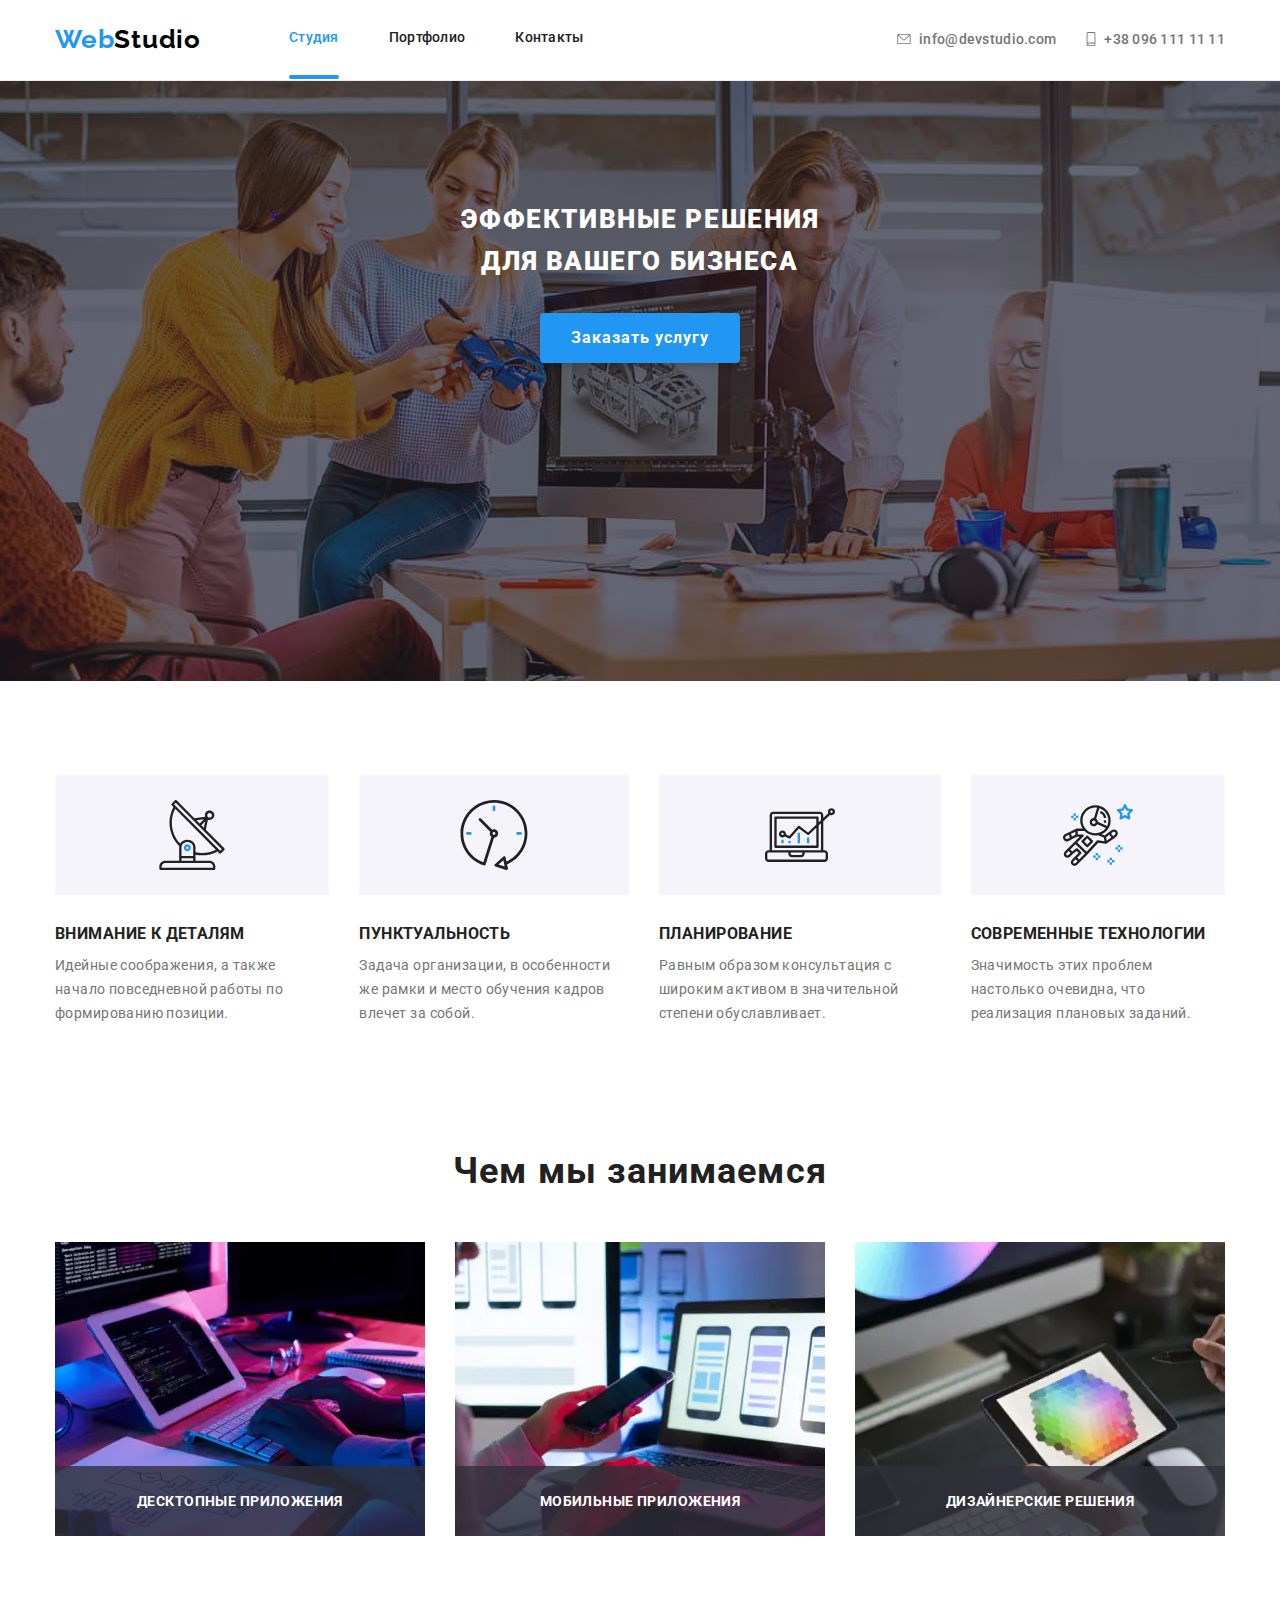
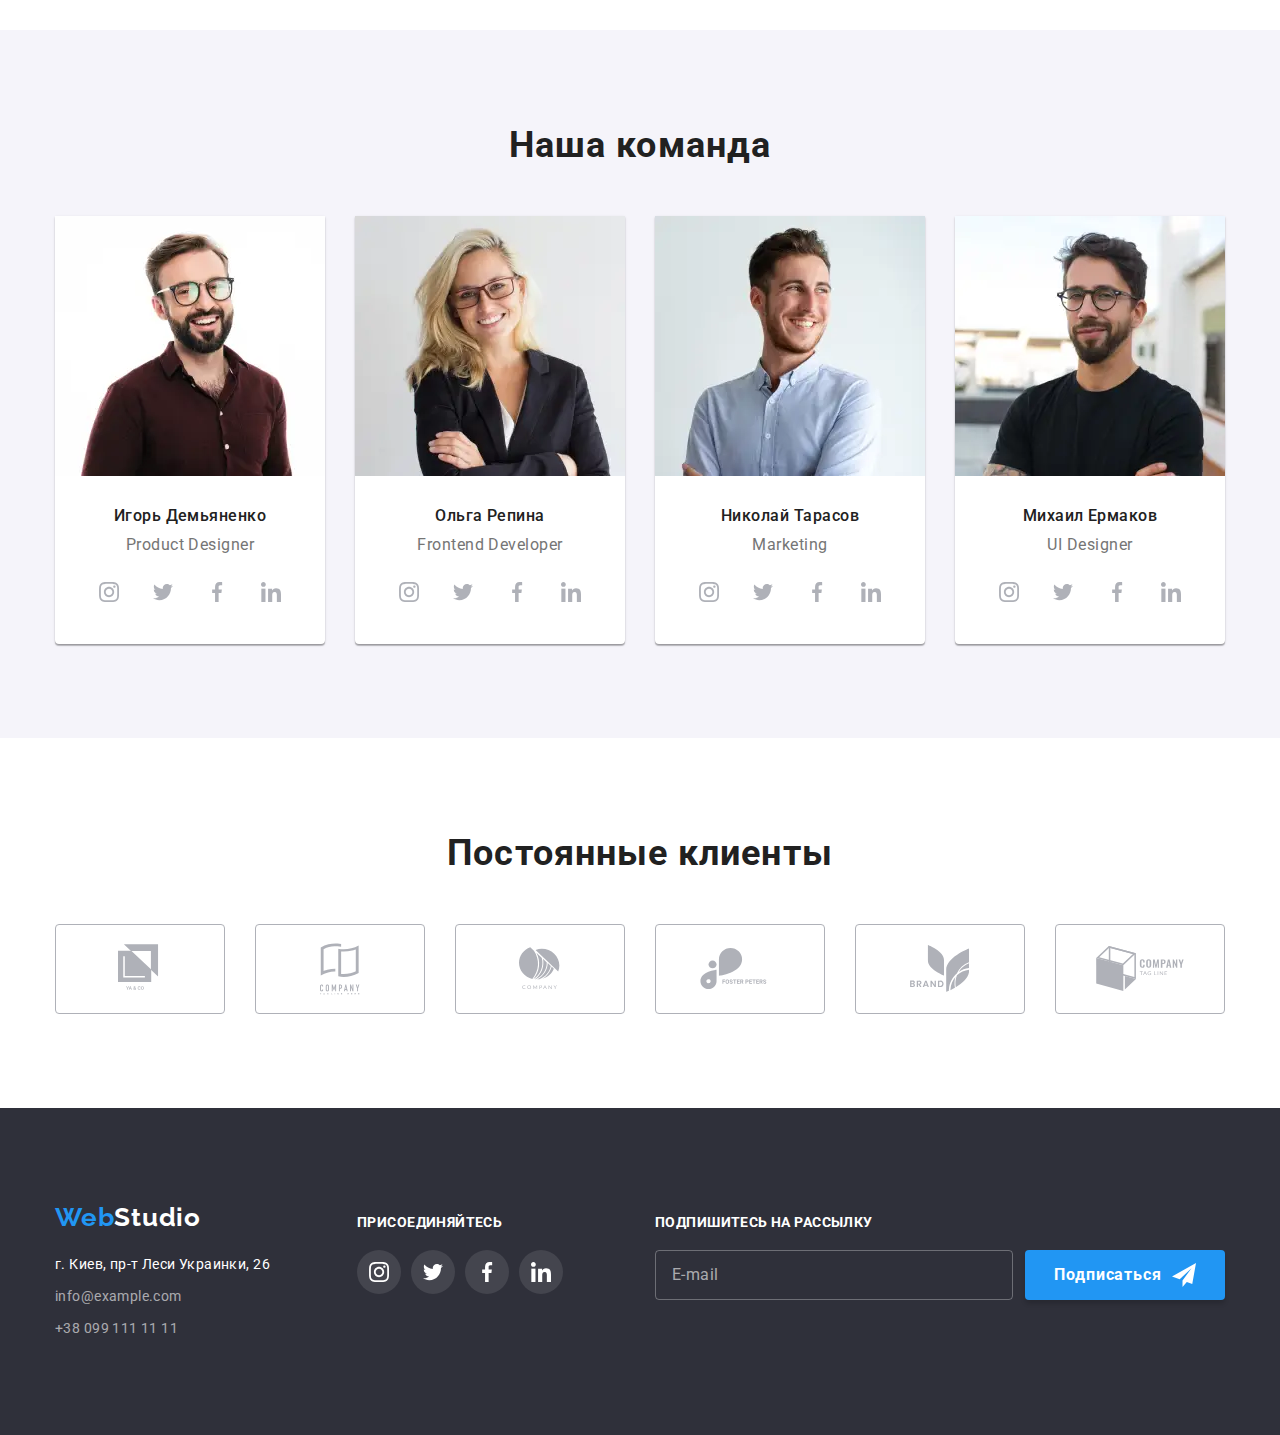
==== commit 86efef2f: "Add menu" ====
--- a/index.html
+++ b/index.html
@@ -53,6 +53,58 @@
                 </address>
             </div>
         </div>
+
+
+<!--mobile-menu-->
+<!-- <div class="mobile-menu" data-menu>
+    <button class="mobile-close-btn" type="button" data-menu-close>
+        <svg class="bugrer-btn" width="40" height="40">
+            <use href="./image/icons/opticons.svg#icon-close-mob"></use>
+        </svg>
+    </button>
+    <div class="mobile-menu-wrapper">
+        <ul class="mobile-menu-nav">
+            <li class="mobile-menu-item">
+                <a href="#" class="mobile-menu-link current">Студия</a>
+            </li>
+            <li class="mobile-menu-item">
+                <a href="./portfolio.html" class="mobile-menu-link">Портфолио</a>
+            </li>
+            <li class="mobile-menu-item">
+                <a href="#" class="mobile-menu-link">Контакты</a>
+            </li>
+        </ul>
+        <ul class="mobile-contacts">
+            <li class="mobile-contacts-item">
+                <a class="mobile-tel-link" href="tel:+380961111111">
+                    +38 096 111 11 11
+                </a>
+            </li>
+            <li class="mobile-contacts-item">
+                <a class="mobile-mail-link" href="mailto:info@devstudio.com">
+                    info@devstudio.com
+                </a>
+            </li>
+        </ul>
+        <ul class="mobile-social-link-list">
+            <li class="mobile-social-link-item">
+                <a href="" class="mobile-social-link-link padding-left">
+                    Instagram
+                </a>
+            </li>
+            <li class="mobile-social-link-item">
+                <a href="" class="mobile-social-link-link"> Twitter </a>
+            </li>
+            <li class="mobile-social-link-item">
+                <a href="" class="mobile-social-link-link"> Facebook </a>
+            </li>
+            <li class="mobile-social-link-item">
+                <a href="" class="mobile-social-link-link"> LinkedIn </a>
+            </li>
+        </ul>
+    </div>
+</div> -->
+
     </header>
     <main>
 
--- a/css/main.min.css
+++ b/css/main.min.css
@@ -1,2 +1,2 @@
-.visually-hidden{position:absolute;width:1px;height:1px;margin:-1px;border:0;padding:0;white-space:nowrap;-webkit-clip-path:inset(100%);clip-path:inset(100%);clip:rect(0 0 0 0);overflow:hidden}:root{--accent-color: #2196f3;--logo-color: #000000;--heading-color: #212121;--main-color: #757575;--main-color-dark-backgr: #ffffff;--backgr-color-first: #2f303a;--backgr-color-second: #f5f4fa;--addres-second-color: rgba(255, 255, 255, 0.6);--hero-gradient-color: rgba(47, 48, 58, 0.4);--social-link-background-dark: rgba(255, 255, 255, 0.1);--social-link-color: #afb1b8;--main-font: "Roboto", Roboto, sans-serif;--secondary-font: "Raleway", Raleway, sans-serif;--card-set-specialization: 30px;--card-set-advantages: 30px;--card-set-our-command: 30px;--card-set-portfolio: 30px;--card-set-our-clients: 30px;--transition-duration: 250ms;--logo-second-part: #000000}body{color:var(--main-color);font-family:var(--main-font)}body.modal-open{overflow:hidden}.list{list-style:none;margin:0;padding:0}.link{text-decoration:none;color:var(--main-color)}h1,h2,h3,h4,h5,h6{margin:0}ul,ol{margin:0;padding:0}p{margin:0}img{display:block;max-width:100%;height:auto}.address{font-style:normal}.container{width:100%;padding:60px 15px;-webkit-box-align:center;-ms-flex-align:center;align-items:center}@media screen and (min-width: 480px){.container{max-width:480px;margin:0 auto}}@media screen and (min-width: 768px){.container{display:-webkit-box;display:-ms-flexbox;display:flex;max-width:768px}}@media screen and (min-width: 1200px){.container{max-width:1170px;margin:0 auto;padding:94px 0;background:transparent}}.button{display:-webkit-inline-box;display:-ms-inline-flexbox;display:inline-flex;-webkit-box-align:center;-ms-flex-align:center;align-items:center;-webkit-box-pack:center;-ms-flex-pack:center;justify-content:center;border:none;width:200px;height:50px;background:var(--accent-color);-webkit-box-shadow:0px 4px 4px rgba(0,0,0,0.15);box-shadow:0px 4px 4px rgba(0,0,0,0.15);border:none;border-radius:4px;margin-left:auto;margin-right:auto;cursor:pointer;font-family:var(--main-font);font-weight:700;font-size:16px;line-height:1.875;letter-spacing:.06em;color:var(--main-color-dark-backgr)}.button .icon{width:24px;height:24px;fill:var(--main-color-dark-backgr);margin-left:10px}@media screen and (max-width: 225px){.button{width:auto}}.logo{color:var(--logo-color);font-family:var(--secondary-font);font-weight:700;font-size:26px;line-height:1.192;letter-spacing:.03em}.logo-first-part{color:var(--accent-color)}.logo-second-part-dark{color:var(--main-color-dark-backgr)}@media screen and (min-width: 1199px){.logo{font-weight:700;font-size:26px;line-height:1.192;letter-spacing:.03em}}.social-list{display:-webkit-box;display:-ms-flexbox;display:flex;-webkit-box-pack:center;-ms-flex-pack:center;justify-content:center}.social-list-item:not(:last-child){margin-right:10px}.social-list-link{display:block;width:44px;height:44px;border-radius:50%;display:-webkit-box;display:-ms-flexbox;display:flex;-webkit-box-pack:center;-ms-flex-pack:center;justify-content:center;-webkit-box-align:center;-ms-flex-align:center;align-items:center;-webkit-transition-property:background;transition-property:background;-webkit-transition-duration:250ms;transition-duration:250ms;-webkit-transition-timing-function:cubic-bezier(0.4, 0, 0.2, 1);transition-timing-function:cubic-bezier(0.4, 0, 0.2, 1)}.social-list-link:hover,.social-list-link:focus{background:var(--accent-color)}.social-list-icon{width:20px;height:20px;fill:var(--social-link-color);-webkit-transition-property:fill;transition-property:fill;-webkit-transition-duration:250ms;transition-duration:250ms;-webkit-transition-timing-function:cubic-bezier(0.4, 0, 0.2, 1);transition-timing-function:cubic-bezier(0.4, 0, 0.2, 1)}.social-list-link:hover .social-list-icon,.social-list-link:focus .social-list-icon{fill:var(--main-color-dark-backgr)}.backdrop{position:fixed;left:0;top:0;width:100%;height:100%;background:rgba(0,0,0,0.2);overflow-y:scroll}.modal{max-width:450px;background-color:var(--main-color-dark-backgr);-webkit-box-shadow:0px 1px 3px rgba(0,0,0,0.12),0px 1px 1px rgba(0,0,0,0.14),0px 2px 1px rgba(0,0,0,0.2);box-shadow:0px 1px 3px rgba(0,0,0,0.12),0px 1px 1px rgba(0,0,0,0.14),0px 2px 1px rgba(0,0,0,0.2);border-radius:4px;margin:93px 15px;padding:40px}@media screen and (min-width: 480px){.modal{position:absolute;top:50%;left:50%;-webkit-transform:translate(-50%, -50%);transform:translate(-50%, -50%)}}.close-button-icon{width:18px;height:18px;position:absolute;top:50%;left:50%;-webkit-transform:translate(-50%, -50%);transform:translate(-50%, -50%)}.close-button:active .close-button-icon{fill:#fb0000}.close-button{width:30px;height:30px;position:absolute;top:8px;right:8px;border:1px solid rgba(0,0,0,0.1);border-radius:50%;cursor:pointer}.close-button:hover,.close-button:focus{border:4px solid rgba(0,0,0,0.3);outline:none}.close-button:active{border:4px solid #fb8e9c;border-radius:50%;outline:none}.is-hidden{opacity:0;visibility:hidden;pointer-events:none}.form-invitation{font-weight:700;font-size:20px;line-height:1.5;letter-spacing:.03em;text-align:center;color:var(--heading-color);margin-bottom:12px}.modal-form{display:-webkit-box;display:-ms-flexbox;display:flex;-webkit-box-orient:vertical;-webkit-box-direction:normal;-ms-flex-direction:column;flex-direction:column}.modal-form-field{margin-bottom:20px;font-weight:400;font-size:12px;line-height:1.67;letter-spacing:.1em}.modal-form-input-wrapper{display:block;height:100%;position:relative;margin-top:4px}.modal-form-input{width:100%;height:40px;padding-left:42px;border:1px solid rgba(33,33,33,0.2);border-radius:4px;-webkit-transition-property:border-color;transition-property:border-color;-webkit-transition-duration:250ms;transition-duration:250ms;-webkit-transition-timing-function:cubic-bezier(0.4, 0, 0.2, 1);transition-timing-function:cubic-bezier(0.4, 0, 0.2, 1)}.modal-form-input:focus{outline:none;border:1px solid var(--accent-color)}.modal-form-icon{width:18px;height:18px;position:absolute;left:12px;top:50%;-webkit-transform:translateY(-50%);transform:translateY(-50%);-webkit-transition-property:fill;transition-property:fill;-webkit-transition-duration:250ms;transition-duration:250ms;-webkit-transition-timing-function:cubic-bezier(0.4, 0, 0.2, 1);transition-timing-function:cubic-bezier(0.4, 0, 0.2, 1)}.modal-form-input:focus+.modal-form-icon{fill:var(--accent-color)}.modal-form-massage{width:100%;height:120px;border:1px solid rgba(33,33,33,0.2);border-radius:4px;padding:12px 16px;margin-top:4px;resize:none;-webkit-transition-property:border-color;transition-property:border-color;-webkit-transition-duration:250ms;transition-duration:250ms;-webkit-transition-timing-function:cubic-bezier(0.4, 0, 0.2, 1);transition-timing-function:cubic-bezier(0.4, 0, 0.2, 1)}.modal-form-massage::-webkit-input-placeholder{font-weight:400;font-size:14px;line-height:1.143;letter-spacing:.01em;color:rgba(117,117,117,0.5)}.modal-form-massage:-ms-input-placeholder{font-weight:400;font-size:14px;line-height:1.143;letter-spacing:.01em;color:rgba(117,117,117,0.5)}.modal-form-massage::-ms-input-placeholder{font-weight:400;font-size:14px;line-height:1.143;letter-spacing:.01em;color:rgba(117,117,117,0.5)}.modal-form-massage::placeholder{font-weight:400;font-size:14px;line-height:1.143;letter-spacing:.01em;color:rgba(117,117,117,0.5)}.modal-form-massage:focus{outline:none;border-color:var(--accent-color)}.modal-form-policy-text{margin-left:auto;margin-right:auto;font-weight:400;font-size:12px;line-height:1.167;letter-spacing:.03em;white-space:pre;display:-webkit-box;display:-ms-flexbox;display:flex;-webkit-box-align:center;-ms-flex-align:center;align-items:center;margin-bottom:30px}.modal-form-policy-text::before{content:"";width:16px;height:15px;margin-right:7px;border:1px solid #000000;border-radius:2px;display:inline-block}.modal-form-policy:checked+.modal-form-policy-text::before{background-image:url(../images/icon_check.svg);background-repeat:no-repeat;background-size:cover;border:none}.modal-form-policy-link{color:var(--accent-color)}.modal-form-button{margin-left:auto;margin-right:auto}@media screen and (max-width: 479px){.modal{position:relative}.modal-form-policy-text{display:flax;white-space:normal}.modal-form-policy-text::before{content:"";width:13px;height:10px;margin-right:2px}}@media screen and (min-width: 1200px){.modal{max-width:528px}.form-invitation{font-size:23px;line-height:1.15}.modal-form-policy-text{font-weight:400;font-size:14px;line-height:1.714;letter-spacing:.03em}}.header>.container{display:-webkit-box;display:-ms-flexbox;display:flex;padding:10px 15px}.menu-button{display:-webkit-inline-box;display:-ms-inline-flexbox;display:inline-flex;margin-left:auto;padding:0;border:none;background-color:transparent}@media screen and (min-width: 768px){.menu-button{display:none}}.menu-button .icon-close-menu{display:none}.menu-button.is-open .icon-close-menu{display:block}.menu-button.is-open .icon-menu{display:none}.header{position:relative}.page-header .nav{display:-webkit-box;display:-ms-flexbox;display:flex;-webkit-box-align:center;-ms-flex-align:center;align-items:center;-webkit-box-pack:justify;-ms-flex-pack:justify;justify-content:space-between}.address-list-text{margin-left:10px}.header .address-list-link{display:-webkit-box;display:-ms-flexbox;display:flex;-webkit-box-align:center;-ms-flex-align:center;align-items:center}@media screen and (max-width: 767px){.site-nav{margin-bottom:60px}.navigation-list-item{display:-webkit-box;display:-ms-flexbox;display:flex;-webkit-box-pack:center;-ms-flex-pack:center;justify-content:center;-webkit-box-align:center;-ms-flex-align:center;align-items:center}.navigation-list-item:not(:last-child){margin-bottom:40px}.header .address-list-link{margin:0 auto}.header .address-list-item:not(:last-child){margin-bottom:16px}.menu-container{background:#ffffff;-webkit-box-shadow:0px 4px 8px rgba(0,0,0,0.04),0px 2px 4px rgba(0,0,0,0.08),0px 1px 3px rgba(0,0,0,0.16);box-shadow:0px 4px 8px rgba(0,0,0,0.04),0px 2px 4px rgba(0,0,0,0.08),0px 1px 3px rgba(0,0,0,0.16);display:none;position:absolute;z-index:1;top:100%;left:0;width:100%;padding:60px 0}.menu-container.is-open{display:block}}.navigation-list-link,.address-list-link{font-weight:500;font-size:14px;line-height:1.143;letter-spacing:.02em}.navigation-list-link:hover,.navigation-list-link:focus,.address-list-link:hover,.address-list-link:focus{color:var(--accent-color)}.navigation-list-link{color:var(--heading-color)}.navigation-list-link.active{color:var(--accent-color)}.navigation-list-link.active::after{content:"";width:auto;height:4px;display:block;background:var(--accent-color);border-radius:2px;position:relative;top:8px}.address-list-icon{display:block;fill:var(--main-color)}.header .address-list-link:hover .address-list-icon,.header .address-list-link:focus .address-list-icon{fill:var(--accent-color)}.header{border-bottom:1px solid #ececec}.header .address{margin-left:auto}.header .address-list-item{display:-webkit-box;display:-ms-flexbox;display:flex;width:100%;-webkit-box-align:center;-ms-flex-align:center;align-items:center}.mail-icon{width:16px;height:12px}.phone-icon{width:10px;height:16px}@media screen and (min-width: 768px){.header>.container{display:-webkit-box;display:-ms-flexbox;display:flex;padding:21px 15px}.header .address-list-link{-webkit-transition-property:color;transition-property:color;-webkit-transition-duration:250ms;transition-duration:250ms;-webkit-transition-timing-function:cubic-bezier(0.4, 0, 0.2, 1);transition-timing-function:cubic-bezier(0.4, 0, 0.2, 1)}.header .logo{margin-right:88px}.menu-container{width:100%;-webkit-box-pack:justify;-ms-flex-pack:justify;justify-content:space-between;-webkit-box-align:center;-ms-flex-align:center;align-items:center;display:-webkit-box;display:-ms-flexbox;display:flex}.navigation-list{display:-webkit-box;display:-ms-flexbox;display:flex}.navigation-list-item:not(:last-child){margin-right:50px}.navigation-list-link{-webkit-transition-property:color;transition-property:color;-webkit-transition-duration:250ms;transition-duration:250ms;-webkit-transition-timing-function:cubic-bezier(0.4, 0, 0.2, 1);transition-timing-function:cubic-bezier(0.4, 0, 0.2, 1)}.navigation-list-link.active::after{top:31px}.address-list-icon{-webkit-transition-property:fill;transition-property:fill;-webkit-transition-duration:250ms;transition-duration:250ms;-webkit-transition-timing-function:cubic-bezier(0.4, 0, 0.2, 1);transition-timing-function:cubic-bezier(0.4, 0, 0.2, 1)}}@media screen and (min-width: 768px) and (max-width: 1199px){.header .address-list-item:not(:last-child){margin-bottom:10px}}@media screen and (min-width: 1199px){.header>.container{padding:24px 0 25px 0}.navigation-list-link.active::after{top:28px}.address-list-item:not(:last-child){margin-right:30px}.mail-icon{width:14px;height:10px}.phone-icon{width:10px;height:14px}.address-list-text{margin-left:8px}.address-list-header{display:-webkit-box;display:-ms-flexbox;display:flex;-webkit-box-align:center;-ms-flex-align:center;align-items:center;-webkit-box-pack:center;-ms-flex-pack:center;justify-content:center}}.hero-section{background-image:-webkit-gradient(linear, left top, left bottom, from(var(--hero-gradient-color)), to(var(--hero-gradient-color))),url(../images/hero/bg-mobile.jpg);background-image:linear-gradient(var(--hero-gradient-color), var(--hero-gradient-color)),url(../images/hero/bg-mobile.jpg);background-repeat:no-repeat;background-size:cover}.hero-section .container{padding:118px 60px;display:-webkit-box;display:-ms-flexbox;display:flex;-webkit-box-orient:vertical;-webkit-box-direction:normal;-ms-flex-direction:column;flex-direction:column;-webkit-box-pack:center;-ms-flex-pack:center;justify-content:center}@media screen and (min-device-pixel-ratio: 2) and (min-width: 320px), screen and (-webkit-min-device-pixel-ratio: 2) and (min-width: 320px), screen and (min-resolution: 192dpi) and (min-width: 320px), screen and (min-resolution: 2dppx) and (min-width: 320px){.hero-section{background-image:-webkit-gradient(linear, left top, left bottom, from(var(--hero-gradient-color)), to(var(--hero-gradient-color))),url(../images/hero/bg-mobile@2x.jpg);background-image:linear-gradient(var(--hero-gradient-color), var(--hero-gradient-color)),url(../images/hero/bg-mobile@2x.jpg);background-size:cover}}.hero-title{font-weight:900;font-size:26px;line-height:1.615;letter-spacing:.06em;text-align:center;text-transform:uppercase;color:var(--main-color-dark-backgr);margin-bottom:30px}@media screen and (min-width: 768px){.hero-section{background-image:-webkit-gradient(linear, left top, left bottom, from(var(--hero-gradient-color)), to(var(--hero-gradient-color))),url(../images/hero/bg-tablet.jpg);background-image:linear-gradient(var(--hero-gradient-color), var(--hero-gradient-color)),url(../images/hero/bg-tablet.jpg);background-repeat:no-repeat;background-size:768px 400px;background-position:center 0%}}@media screen and (min-device-pixel-ratio: 2) and (min-width: 480px), screen and (-webkit-min-device-pixel-ratio: 2) and (min-width: 480px), screen and (min-resolution: 192dpi) and (min-width: 480px), screen and (min-resolution: 2dppx) and (min-width: 480px){.hero-section{background-image:-webkit-gradient(linear, left top, left bottom, from(var(--hero-gradient-color)), to(var(--hero-gradient-color))),url(../images/hero/bg-tablet@2x.jpg);background-image:linear-gradient(var(--hero-gradient-color), var(--hero-gradient-color)),url(../images/hero/bg-tablet@2x.jpg);background-size:768px 400px;background-position:center 0%}}@media screen and (min-width: 1200px){.hero-section{background-image:-webkit-gradient(linear, left top, left bottom, from(var(--hero-gradient-color)), to(var(--hero-gradient-color))),url(../images/hero/bg-desctop.jpg);background-image:linear-gradient(var(--hero-gradient-color), var(--hero-gradient-color)),url(../images/hero/bg-desctop.jpg);background-repeat:no-repeat;background-size:1600px 600px;background-position:center 0%}}@media screen and (min-device-pixel-ratio: 2) and (min-width: 1200px), screen and (-webkit-min-device-pixel-ratio: 2) and (min-width: 768px), screen and (min-resolution: 192dpi) and (min-width: 768px), screen and (min-resolution: 2dppx) and (min-width: 768px){.hero-section{background-image:-webkit-gradient(linear, left top, left bottom, from(var(--hero-gradient-color)), to(var(--hero-gradient-color))),url(../images/hero/bg-desctop@2x.jpg);background-image:linear-gradient(var(--hero-gradient-color), var(--hero-gradient-color)),url(../images/hero/bg-desctop@2x.jpg);background-size:1600px 600px;background-position:center 0%}}@media screen and (max-width: 335px){.hero-section .container{padding:50px 0}.hero-title{font-weight:700;font-size:20px;line-height:1.615;letter-spacing:.06em}}.advantages-list-item{font-size:14px;letter-spacing:0.03em;margin-bottom:30px}.advantages-icon-background{height:120px;margin-bottom:30px;background:var(--backgr-color-second);display:-webkit-box;display:-ms-flexbox;display:flex;-webkit-box-pack:center;-ms-flex-pack:center;justify-content:center;-webkit-box-align:center;-ms-flex-align:center;align-items:center}.advantages-icon{width:70px;height:70px}.advantages-title{font-weight:700;line-height:1.142;text-transform:uppercase;color:var(--heading-color);margin-bottom:10px}.advantages-description{font-weight:400;line-height:1.714}@media screen and (min-width: 768px) and (max-width: 1199px){.advantages-list{width:calc(100% + var(--card-set-advantages));display:-webkit-box;display:-ms-flexbox;display:flex;-ms-flex-wrap:wrap;flex-wrap:wrap;margin-left:calc(-1 * var(--card-set-advantages));margin-top:calc(-1 * var(--card-set-advantages))}.advantages-list-item{-ms-flex-preferred-size:calc(100% / 2 - var(--card-set-advantages));flex-basis:calc(100% / 2 - var(--card-set-advantages));margin-left:var(--card-set-advantages);margin-top:var(--card-set-advantages);margin-bottom:0}}@media screen and (max-width: 768px){.advantages-title{text-align:center}}@media screen and (min-width: 1200px){.advantages-list{display:-webkit-box;display:-ms-flexbox;display:flex}.advantages-list-item{font-size:14px;letter-spacing:0.03em}.advantages-list-item:not(:last-child){margin-right:30px}}@media screen and (max-width: 1199px){.specialization-section{display:none}}.specialization-section>.container{-webkit-box-orient:vertical;-webkit-box-direction:normal;-ms-flex-direction:column;flex-direction:column;padding:0 0 94px}.specialization-list{display:-webkit-box;display:-ms-flexbox;display:flex;-webkit-box-pack:center;-ms-flex-pack:center;justify-content:center;width:calc(100% + var(--card-set-our-clients))}.specialization-list-item{position:relative}.specialization-list-item:not(:last-child){margin-right:var(--card-set-specialization)}.specialization-title,.our-command-title,.our-clients-title{text-align:center;font-weight:700;font-size:28px;line-height:1.179;letter-spacing:.03em;color:var(--heading-color);margin-bottom:30px}@media screen and (min-width: 1199px){.specialization-title,.our-command-title,.our-clients-title{font-weight:700;font-size:36px;line-height:1.167;letter-spacing:.03em;margin-bottom:50px}}.specialization-name{font-weight:700;font-size:14px;line-height:1.143;letter-spacing:.03em;text-align:center;text-transform:uppercase;color:var(--main-color-dark-backgr);width:100%;background-color:rgba(47,48,58,0.8);position:absolute;bottom:0px;padding:27px 0}.our-command-section{background-color:var(--backgr-color-second)}.our-command-list-item{-ms-flex-preferred-size:100%;flex-basis:100%;background-color:var(--main-color-dark-backgr);-webkit-box-shadow:0px 1px 3px rgba(0,0,0,0.12),0px 1px 1px rgba(0,0,0,0.14),0px 2px 1px rgba(0,0,0,0.2);box-shadow:0px 1px 3px rgba(0,0,0,0.12),0px 1px 1px rgba(0,0,0,0.14),0px 2px 1px rgba(0,0,0,0.2);border-radius:0px 0px 4px 4px;margin-top:var(--card-set-our-command)}@media screen and (min-width: 480px){.our-command-list-item{width:450}}@media screen and (max-width: 767px){.our-command-list-item:first-child{margin-top:0}}.our-command-card-content{padding:30px 10px}.our-specialist-name{margin-bottom:10px;font-weight:500;font-size:16px;line-height:1.188;letter-spacing:.03em;text-align:center;color:var(--heading-color)}.our-specialist-specialization{margin-bottom:16px;font-weight:400;font-size:16px;line-height:1.188;letter-spacing:.03em;text-align:center}@media screen and (min-width: 768px){.our-command-section .container{-webkit-box-orient:vertical;-webkit-box-direction:normal;-ms-flex-direction:column;flex-direction:column}.our-command-list{width:calc(100% + var(--card-set-our-clients));display:-webkit-box;display:-ms-flexbox;display:flex;-ms-flex-wrap:wrap;flex-wrap:wrap;margin-left:calc(-1 * var(--card-set-our-command));margin-top:calc(-1 * var(--card-set-our-command))}.our-command-list-item{-ms-flex-preferred-size:calc(100% / 2 - var(--card-set-our-command));flex-basis:calc(100% / 2 - var(--card-set-our-command));margin-left:var(--card-set-our-command);margin-top:var(--card-set-our-command)}}@media screen and (min-width: 1200px){.our-command-list-item{-ms-flex-preferred-size:calc(100% / 4 - var(--card-set-our-command));flex-basis:calc(100% / 4 - var(--card-set-our-command))}}.our-clients-section>.container{-webkit-box-orient:vertical;-webkit-box-direction:normal;-ms-flex-direction:column;flex-direction:column}.our-clients-list{display:-webkit-box;display:-ms-flexbox;display:flex;-ms-flex-wrap:wrap;flex-wrap:wrap;margin-left:calc(-1 * var(--card-set-our-clients));margin-top:calc(-1 * var(--card-set-our-clients))}@media screen and (max-width: 479px){.our-clients-list{max-width:450px}}.our-clients-list-item{width:210px;-ms-flex-preferred-size:calc(100% / 2 - var(--card-set-our-clients));flex-basis:calc(100% / 2 - var(--card-set-our-clients));margin-left:var(--card-set-our-clients);margin-top:var(--card-set-our-clients)}.our-client-link{display:-webkit-box;display:-ms-flexbox;display:flex;-webkit-box-pack:center;-ms-flex-pack:center;justify-content:center;-webkit-box-align:center;-ms-flex-align:center;align-items:center;height:90px;border:1px solid var(--social-link-color);-webkit-box-sizing:border-box;box-sizing:border-box;border-radius:4px;-webkit-transition-property:border-color;transition-property:border-color;-webkit-transition-duration:250ms;transition-duration:250ms;-webkit-transition-timing-function:cubic-bezier(0.4, 0, 0.2, 1);transition-timing-function:cubic-bezier(0.4, 0, 0.2, 1)}.our-client-link:hover,.our-client-link:focus{border-color:var(--accent-color)}.our-clients-icon{fill:#afb1b8;-webkit-transition-property:fill;transition-property:fill;-webkit-transition-duration:250ms;transition-duration:250ms;-webkit-transition-timing-function:cubic-bezier(0.4, 0, 0.2, 1);transition-timing-function:cubic-bezier(0.4, 0, 0.2, 1)}.our-client-link:hover .our-clients-icon,.our-client-link:focus .our-clients-icon{fill:var(--accent-color)}.first-client-icon{width:44.27px;height:49.23px}.second-client-icon{width:40px;height:52px}.third-client-icon{width:41px;height:42.6px}.fourth-client-icon{width:79.66px;height:42.02px}.fifth-client-icon{width:59px;height:47px}.sixth-client-icon{width:88.48px;height:45.44px}@media screen and (min-width: 768px){.our-clients-list{width:auto}.our-clients-list-item{-ms-flex-preferred-size:calc(100% / 3 - var(--card-set-our-clients));flex-basis:calc(100% / 3 - var(--card-set-our-clients))}}@media screen and (min-width: 1199px){.our-clients-list-item{-ms-flex-preferred-size:calc(100% / 6 - var(--card-set-our-clients));flex-basis:calc(100% / 6 - var(--card-set-our-clients))}}@media screen and (max-width: 335px){.our-clients-list-item{-ms-flex-preferred-size:calc(100% / 1);flex-basis:calc(100% / 1)}}.footer{background-color:var(--backgr-color-first)}.footer .logo{display:block;margin-bottom:20px}.footer .addres-list-item:not(:last-child){margin-bottom:8px}.footer-info{text-align:center;margin-bottom:60px}.address-footer-link{font-weight:400;font-size:14px;line-height:1.714;letter-spacing:.03em;color:var(--addres-second-color)}.location{color:var(--main-color-dark-backgr)}.social-list-our-projekt{margin-bottom:60px;margin-top:12px}.social-list-invitation{font-weight:700;font-size:14px;line-height:1.142;letter-spacing:.03em;text-transform:uppercase;text-align:center;color:var(--main-color-dark-backgr);margin-bottom:20px}.dark-social{background:var(--social-link-background-dark)}.dark-social .social-list-icon{fill:var(--main-color-dark-backgr)}.subscription-form{margin:0 auto;display:-webkit-box;display:-ms-flexbox;display:flex;-ms-flex-wrap:wrap;flex-wrap:wrap}.subscription-form-title{width:100%;font-weight:700;font-size:14px;line-height:1.143;letter-spacing:.03em;text-transform:uppercase;text-align:center;color:var(--main-color-dark-backgr);margin-bottom:20px}.subscription-form-field{width:100%;margin-bottom:20px}.subscription-form-input{width:100%;height:50px;border:1px solid rgba(255,255,255,0.3);border-radius:4px;background:transparent;padding-left:16px}.subscription-form-input::-webkit-input-placeholder{font-weight:400;font-size:16px;line-height:1.25;letter-spacing:.03em;color:rgba(255,255,255,0.6)}.subscription-form-input:-ms-input-placeholder{font-weight:400;font-size:16px;line-height:1.25;letter-spacing:.03em;color:rgba(255,255,255,0.6)}.subscription-form-input::-ms-input-placeholder{font-weight:400;font-size:16px;line-height:1.25;letter-spacing:.03em;color:rgba(255,255,255,0.6)}.subscription-form-input::placeholder{font-weight:400;font-size:16px;line-height:1.25;letter-spacing:.03em;color:rgba(255,255,255,0.6)}.subscription-form-button{margin:0 auto}@media screen and (min-width: 768px){.footer .container{-webkit-box-align:start;-ms-flex-align:start;align-items:flex-start;-ms-flex-wrap:wrap;flex-wrap:wrap}.footer-info{width:232px;margin-left:76px;margin-right:165px}.subscription-form{width:450px;margin:0 auto}}@media screen and (min-width: 1200px){.footer .container{-webkit-box-align:start;-ms-flex-align:start;align-items:flex-start;-ms-flex-wrap:nowrap;flex-wrap:nowrap}.footer-info{margin-left:0;margin-bottom:0;margin-right:70px;text-align:justify}.social-list-our-projekt{margin-bottom:0;margin-top:12px}.social-list-invitation{text-align:justify}.subscription-form{margin-top:12px;width:570px;margin-right:0;margin-left:auto;display:-webkit-box;display:-ms-flexbox;display:flex;-ms-flex-wrap:wrap;flex-wrap:wrap}.subscription-form-title{text-align:justify}.subscription-form-field{width:auto;margin-right:12px}.subscription-form-input{width:358px}.subscription-form-button{margin:0}}
+.visually-hidden{position:absolute;width:1px;height:1px;margin:-1px;border:0;padding:0;white-space:nowrap;-webkit-clip-path:inset(100%);clip-path:inset(100%);clip:rect(0 0 0 0);overflow:hidden}:root{--accent-color: #2196f3;--logo-color: #000000;--heading-color: #212121;--main-color: #757575;--main-color-dark-backgr: #ffffff;--backgr-color-first: #2f303a;--backgr-color-second: #f5f4fa;--addres-second-color: rgba(255, 255, 255, 0.6);--hero-gradient-color: rgba(47, 48, 58, 0.4);--social-link-background-dark: rgba(255, 255, 255, 0.1);--social-link-color: #afb1b8;--main-font: "Roboto", Roboto, sans-serif;--secondary-font: "Raleway", Raleway, sans-serif;--card-set-specialization: 30px;--card-set-advantages: 30px;--card-set-our-command: 30px;--card-set-portfolio: 30px;--card-set-our-clients: 30px;--transition-duration: 250ms;--logo-second-part: #000000}body{color:var(--main-color);font-family:var(--main-font)}body.modal-open{overflow:hidden}.list{list-style:none;margin:0;padding:0}.link{text-decoration:none;color:var(--main-color)}h1,h2,h3,h4,h5,h6{margin:0}ul,ol{margin:0;padding:0}p{margin:0}img{display:block;max-width:100%;height:auto}.address{font-style:normal}.container{width:100%;padding:60px 15px;-webkit-box-align:center;-ms-flex-align:center;align-items:center}@media screen and (min-width: 480px){.container{max-width:480px;margin:0 auto}}@media screen and (min-width: 768px){.container{display:-webkit-box;display:-ms-flexbox;display:flex;max-width:768px}}@media screen and (min-width: 1200px){.container{max-width:1170px;margin:0 auto;padding:94px 0;background:transparent}}.button{display:-webkit-inline-box;display:-ms-inline-flexbox;display:inline-flex;-webkit-box-align:center;-ms-flex-align:center;align-items:center;-webkit-box-pack:center;-ms-flex-pack:center;justify-content:center;border:none;width:200px;height:50px;background:var(--accent-color);-webkit-box-shadow:0px 4px 4px rgba(0,0,0,0.15);box-shadow:0px 4px 4px rgba(0,0,0,0.15);border:none;border-radius:4px;margin-left:auto;margin-right:auto;cursor:pointer;font-family:var(--main-font);font-weight:700;font-size:16px;line-height:1.875;letter-spacing:.06em;color:var(--main-color-dark-backgr)}.button .icon{width:24px;height:24px;fill:var(--main-color-dark-backgr);margin-left:10px}@media screen and (max-width: 225px){.button{width:auto}}.logo{color:var(--logo-color);font-family:var(--secondary-font);font-weight:700;font-size:26px;line-height:1.192;letter-spacing:.03em}.logo-first-part{color:var(--accent-color)}.logo-second-part-dark{color:var(--main-color-dark-backgr)}@media screen and (min-width: 1199px){.logo{font-weight:700;font-size:26px;line-height:1.192;letter-spacing:.03em}}.social-list{display:-webkit-box;display:-ms-flexbox;display:flex;-webkit-box-pack:center;-ms-flex-pack:center;justify-content:center}.social-list-item:not(:last-child){margin-right:10px}.social-list-link{display:block;width:44px;height:44px;border-radius:50%;display:-webkit-box;display:-ms-flexbox;display:flex;-webkit-box-pack:center;-ms-flex-pack:center;justify-content:center;-webkit-box-align:center;-ms-flex-align:center;align-items:center;-webkit-transition-property:background;transition-property:background;-webkit-transition-duration:250ms;transition-duration:250ms;-webkit-transition-timing-function:cubic-bezier(0.4, 0, 0.2, 1);transition-timing-function:cubic-bezier(0.4, 0, 0.2, 1)}.social-list-link:hover,.social-list-link:focus{background:var(--accent-color)}.social-list-icon{width:20px;height:20px;fill:var(--social-link-color);-webkit-transition-property:fill;transition-property:fill;-webkit-transition-duration:250ms;transition-duration:250ms;-webkit-transition-timing-function:cubic-bezier(0.4, 0, 0.2, 1);transition-timing-function:cubic-bezier(0.4, 0, 0.2, 1)}.social-list-link:hover .social-list-icon,.social-list-link:focus .social-list-icon{fill:var(--main-color-dark-backgr)}.backdrop{position:fixed;left:0;top:0;width:100%;height:100%;background:rgba(0,0,0,0.2)}.modal{overflow-y:scroll;max-width:450px;background-color:var(--main-color-dark-backgr);-webkit-box-shadow:0px 1px 3px rgba(0,0,0,0.12),0px 1px 1px rgba(0,0,0,0.14),0px 2px 1px rgba(0,0,0,0.2);box-shadow:0px 1px 3px rgba(0,0,0,0.12),0px 1px 1px rgba(0,0,0,0.14),0px 2px 1px rgba(0,0,0,0.2);border-radius:4px;padding:40px;position:absolute;top:50%;left:50%;-webkit-transform:translate(-50%, -50%);transform:translate(-50%, -50%);width:95%;height:95%}.close-button-icon{width:18px;height:18px;position:absolute;top:50%;left:50%;-webkit-transform:translate(-50%, -50%);transform:translate(-50%, -50%)}.close-button{width:30px;height:30px;position:absolute;top:8px;right:8px;border:1px solid rgba(0,0,0,0.1);border-radius:50%;cursor:pointer;background-color:transparent}.close-button:hover,.close-button:focus{fill:var(--accent-color)}.close-button:active{fill:var(--accent-color);border-radius:50%}.is-hidden{opacity:0;visibility:hidden;pointer-events:none}.form-invitation{font-weight:700;font-size:20px;line-height:1.5;letter-spacing:.03em;text-align:center;color:var(--heading-color);margin-bottom:12px}.modal-form{display:-webkit-box;display:-ms-flexbox;display:flex;-webkit-box-orient:vertical;-webkit-box-direction:normal;-ms-flex-direction:column;flex-direction:column}.modal-form-field{margin-bottom:20px;font-weight:400;font-size:12px;line-height:1.67;letter-spacing:.1em}.modal-form-input-wrapper{display:block;height:100%;position:relative;margin-top:4px}.modal-form-input{width:100%;height:40px;padding-left:42px;border:1px solid rgba(33,33,33,0.2);border-radius:4px;-webkit-transition-property:border-color;transition-property:border-color;-webkit-transition-duration:250ms;transition-duration:250ms;-webkit-transition-timing-function:cubic-bezier(0.4, 0, 0.2, 1);transition-timing-function:cubic-bezier(0.4, 0, 0.2, 1)}.modal-form-input:focus{outline:none;border:1px solid var(--accent-color)}.modal-form-icon{width:18px;height:18px;position:absolute;left:12px;top:50%;-webkit-transform:translateY(-50%);transform:translateY(-50%);-webkit-transition-property:fill;transition-property:fill;-webkit-transition-duration:250ms;transition-duration:250ms;-webkit-transition-timing-function:cubic-bezier(0.4, 0, 0.2, 1);transition-timing-function:cubic-bezier(0.4, 0, 0.2, 1)}.modal-form-input:focus+.modal-form-icon{fill:var(--accent-color)}.modal-form-massage{width:100%;height:120px;border:1px solid rgba(33,33,33,0.2);border-radius:4px;padding:12px 16px;margin-top:4px;resize:none;-webkit-transition-property:border-color;transition-property:border-color;-webkit-transition-duration:250ms;transition-duration:250ms;-webkit-transition-timing-function:cubic-bezier(0.4, 0, 0.2, 1);transition-timing-function:cubic-bezier(0.4, 0, 0.2, 1)}.modal-form-massage::-webkit-input-placeholder{font-weight:400;font-size:14px;line-height:1.143;letter-spacing:.01em;color:rgba(117,117,117,0.5)}.modal-form-massage:-ms-input-placeholder{font-weight:400;font-size:14px;line-height:1.143;letter-spacing:.01em;color:rgba(117,117,117,0.5)}.modal-form-massage::-ms-input-placeholder{font-weight:400;font-size:14px;line-height:1.143;letter-spacing:.01em;color:rgba(117,117,117,0.5)}.modal-form-massage::placeholder{font-weight:400;font-size:14px;line-height:1.143;letter-spacing:.01em;color:rgba(117,117,117,0.5)}.modal-form-massage:focus{outline:none;border-color:var(--accent-color)}.modal-form-policy-text{margin-left:auto;margin-right:auto;font-weight:400;font-size:12px;line-height:1.167;letter-spacing:.03em;white-space:pre;display:-webkit-box;display:-ms-flexbox;display:flex;-webkit-box-align:center;-ms-flex-align:center;align-items:center;margin-bottom:30px}.modal-form-policy-text::before{content:"";width:16px;height:15px;margin-right:7px;border:1px solid #000000;border-radius:2px;display:inline-block}.modal-form-policy:checked+.modal-form-policy-text::before{background-image:url(../images/icon_check.svg);background-repeat:no-repeat;background-size:cover;border:none}.modal-form-policy-link{color:var(--accent-color)}.modal-form-button{margin-left:auto;margin-right:auto}@media screen and (max-width: 479px){.modal{position:relative}.modal-form-policy-text{display:flax;white-space:normal}.modal-form-policy-text::before{content:"";width:13px;height:10px;margin-right:2px}}@media screen and (min-width: 1200px){.modal{max-width:528px}.form-invitation{font-size:23px;line-height:1.15}.modal-form-policy-text{font-weight:400;font-size:14px;line-height:1.714;letter-spacing:.03em}}.header>.container{display:-webkit-box;display:-ms-flexbox;display:flex;padding:10px 15px}.menu-button{display:-webkit-inline-box;display:-ms-inline-flexbox;display:inline-flex;margin-left:auto;padding:0;border:none;background-color:transparent}@media screen and (min-width: 768px){.menu-button{display:none}}.menu-button .icon-close-menu{display:none}.menu-button.is-open .icon-close-menu{display:block}.menu-button.is-open .icon-menu{display:none}.header{position:relative}.page-header .nav{display:-webkit-box;display:-ms-flexbox;display:flex;-webkit-box-align:center;-ms-flex-align:center;align-items:center;-webkit-box-pack:justify;-ms-flex-pack:justify;justify-content:space-between}.address-list-text{margin-left:10px}.header .address-list-link{display:-webkit-box;display:-ms-flexbox;display:flex;-webkit-box-align:center;-ms-flex-align:center;align-items:center}@media screen and (max-width: 767px){.site-nav{margin-bottom:60px}.navigation-list-item{display:-webkit-box;display:-ms-flexbox;display:flex;-webkit-box-pack:center;-ms-flex-pack:center;justify-content:center;-webkit-box-align:center;-ms-flex-align:center;align-items:center}.navigation-list-item:not(:last-child){margin-bottom:40px}.header .address-list-link{margin:0 auto}.header .address-list-item:not(:last-child){margin-bottom:16px}.menu-container{background:#ffffff;-webkit-box-shadow:0px 4px 8px rgba(0,0,0,0.04),0px 2px 4px rgba(0,0,0,0.08),0px 1px 3px rgba(0,0,0,0.16);box-shadow:0px 4px 8px rgba(0,0,0,0.04),0px 2px 4px rgba(0,0,0,0.08),0px 1px 3px rgba(0,0,0,0.16);display:none;position:absolute;z-index:1;top:100%;left:0;width:100%;padding:60px 0}.menu-container.is-open{display:block}}.navigation-list-link,.address-list-link{font-weight:500;font-size:14px;line-height:1.143;letter-spacing:.02em}.navigation-list-link:hover,.navigation-list-link:focus,.address-list-link:hover,.address-list-link:focus{color:var(--accent-color)}.navigation-list-link{color:var(--heading-color)}.navigation-list-link.active{color:var(--accent-color)}.navigation-list-link.active::after{content:"";width:auto;height:4px;display:block;background:var(--accent-color);border-radius:2px;position:relative;top:8px}.address-list-icon{display:block;fill:var(--main-color)}.header .address-list-link:hover .address-list-icon,.header .address-list-link:focus .address-list-icon{fill:var(--accent-color)}.header{border-bottom:1px solid #ececec}.header .address{margin-left:auto}.header .address-list-item{display:-webkit-box;display:-ms-flexbox;display:flex;width:100%;-webkit-box-align:center;-ms-flex-align:center;align-items:center}.mail-icon{width:16px;height:12px}.phone-icon{width:10px;height:16px}@media screen and (min-width: 768px){.header>.container{display:-webkit-box;display:-ms-flexbox;display:flex;padding:21px 15px}.header .address-list-link{-webkit-transition-property:color;transition-property:color;-webkit-transition-duration:250ms;transition-duration:250ms;-webkit-transition-timing-function:cubic-bezier(0.4, 0, 0.2, 1);transition-timing-function:cubic-bezier(0.4, 0, 0.2, 1)}.header .logo{margin-right:88px}.menu-container{width:100%;-webkit-box-pack:justify;-ms-flex-pack:justify;justify-content:space-between;-webkit-box-align:center;-ms-flex-align:center;align-items:center;display:-webkit-box;display:-ms-flexbox;display:flex}.navigation-list{display:-webkit-box;display:-ms-flexbox;display:flex}.navigation-list-item:not(:last-child){margin-right:50px}.navigation-list-link{-webkit-transition-property:color;transition-property:color;-webkit-transition-duration:250ms;transition-duration:250ms;-webkit-transition-timing-function:cubic-bezier(0.4, 0, 0.2, 1);transition-timing-function:cubic-bezier(0.4, 0, 0.2, 1)}.navigation-list-link.active::after{top:31px}.address-list-icon{-webkit-transition-property:fill;transition-property:fill;-webkit-transition-duration:250ms;transition-duration:250ms;-webkit-transition-timing-function:cubic-bezier(0.4, 0, 0.2, 1);transition-timing-function:cubic-bezier(0.4, 0, 0.2, 1)}}@media screen and (min-width: 768px) and (max-width: 1199px){.header .address-list-item:not(:last-child){margin-bottom:10px}}@media screen and (min-width: 1199px){.header>.container{padding:24px 0 25px 0}.navigation-list-link.active::after{top:28px}.address-list-item:not(:last-child){margin-right:30px}.mail-icon{width:14px;height:10px}.phone-icon{width:10px;height:14px}.address-list-text{margin-left:8px}.address-list-header{display:-webkit-box;display:-ms-flexbox;display:flex;-webkit-box-align:center;-ms-flex-align:center;align-items:center;-webkit-box-pack:center;-ms-flex-pack:center;justify-content:center}}.hero-section{background-image:-webkit-gradient(linear, left top, left bottom, from(var(--hero-gradient-color)), to(var(--hero-gradient-color))),url(../images/hero/bg-mobile.jpg);background-image:linear-gradient(var(--hero-gradient-color), var(--hero-gradient-color)),url(../images/hero/bg-mobile.jpg);background-repeat:no-repeat;background-size:cover;background-position:center;margin:auto}.hero-section .container{padding:118px 60px;display:-webkit-box;display:-ms-flexbox;display:flex;-webkit-box-orient:vertical;-webkit-box-direction:normal;-ms-flex-direction:column;flex-direction:column;-webkit-box-pack:center;-ms-flex-pack:center;justify-content:center}@media screen and (min-device-pixel-ratio: 2) and (min-width: 320px), screen and (-webkit-min-device-pixel-ratio: 2) and (min-width: 320px), screen and (min-resolution: 192dpi) and (min-width: 320px), screen and (min-resolution: 2dppx) and (min-width: 320px){.hero-section{background-image:-webkit-gradient(linear, left top, left bottom, from(var(--hero-gradient-color)), to(var(--hero-gradient-color))),url(../images/hero/bg-mobile@2x.jpg);background-image:linear-gradient(var(--hero-gradient-color), var(--hero-gradient-color)),url(../images/hero/bg-mobile@2x.jpg);max-width:480px}}.hero-title{font-weight:900;font-size:26px;line-height:1.615;letter-spacing:.06em;text-align:center;text-transform:uppercase;color:var(--main-color-dark-backgr);margin-bottom:30px}@media screen and (min-width: 768px){.hero-section{background-image:-webkit-gradient(linear, left top, left bottom, from(var(--hero-gradient-color)), to(var(--hero-gradient-color))),url(../images/hero/bg-tablet.jpg);background-image:linear-gradient(var(--hero-gradient-color), var(--hero-gradient-color)),url(../images/hero/bg-tablet.jpg);max-width:768px}}@media screen and (min-device-pixel-ratio: 2) and (min-width: 480px), screen and (-webkit-min-device-pixel-ratio: 2) and (min-width: 480px), screen and (min-resolution: 192dpi) and (min-width: 480px), screen and (min-resolution: 2dppx) and (min-width: 480px){.hero-section{background-image:-webkit-gradient(linear, left top, left bottom, from(var(--hero-gradient-color)), to(var(--hero-gradient-color))),url(../images/hero/bg-tablet@2x.jpg);background-image:linear-gradient(var(--hero-gradient-color), var(--hero-gradient-color)),url(../images/hero/bg-tablet@2x.jpg);max-width:768px}}@media screen and (min-width: 1200px){.hero-section{background-image:-webkit-gradient(linear, left top, left bottom, from(var(--hero-gradient-color)), to(var(--hero-gradient-color))),url(../images/hero/bg-desctop.jpg);background-image:linear-gradient(var(--hero-gradient-color), var(--hero-gradient-color)),url(../images/hero/bg-desctop.jpg);background-size:cover;max-width:1600px;height:600px}}@media screen and (min-device-pixel-ratio: 2) and (min-width: 1200px), screen and (-webkit-min-device-pixel-ratio: 2) and (min-width: 768px), screen and (min-resolution: 192dpi) and (min-width: 768px), screen and (min-resolution: 2dppx) and (min-width: 768px){.hero-section{background-image:-webkit-gradient(linear, left top, left bottom, from(var(--hero-gradient-color)), to(var(--hero-gradient-color))),url(../images/hero/bg-desctop@2x.jpg);background-image:linear-gradient(var(--hero-gradient-color), var(--hero-gradient-color)),url(../images/hero/bg-desctop@2x.jpg);background-size:cover;max-width:1600px;height:600px}}.advantages-list-item{font-size:14px;letter-spacing:0.03em;margin-bottom:30px}.advantages-icon-background{height:120px;margin-bottom:30px;background:var(--backgr-color-second);display:-webkit-box;display:-ms-flexbox;display:flex;-webkit-box-pack:center;-ms-flex-pack:center;justify-content:center;-webkit-box-align:center;-ms-flex-align:center;align-items:center}.advantages-icon{width:70px;height:70px}.advantages-title{font-weight:700;line-height:1.142;text-transform:uppercase;color:var(--heading-color);margin-bottom:10px}.advantages-description{font-weight:400;line-height:1.714}@media screen and (min-width: 768px) and (max-width: 1199px){.advantages-list{width:calc(100% + var(--card-set-advantages));display:-webkit-box;display:-ms-flexbox;display:flex;-ms-flex-wrap:wrap;flex-wrap:wrap;margin-left:calc(-1 * var(--card-set-advantages));margin-top:calc(-1 * var(--card-set-advantages))}.advantages-list-item{-ms-flex-preferred-size:calc(100% / 2 - var(--card-set-advantages));flex-basis:calc(100% / 2 - var(--card-set-advantages));margin-left:var(--card-set-advantages);margin-top:var(--card-set-advantages);margin-bottom:0}}@media screen and (max-width: 768px){.advantages-title{text-align:center}}@media screen and (min-width: 1200px){.advantages-list{display:-webkit-box;display:-ms-flexbox;display:flex}.advantages-list-item{font-size:14px;letter-spacing:0.03em}.advantages-list-item:not(:last-child){margin-right:30px}}@media screen and (max-width: 1199px){.specialization-section{display:none}}.specialization-section>.container{-webkit-box-orient:vertical;-webkit-box-direction:normal;-ms-flex-direction:column;flex-direction:column;padding:0 0 94px}.specialization-list{display:-webkit-box;display:-ms-flexbox;display:flex;-webkit-box-pack:center;-ms-flex-pack:center;justify-content:center;width:calc(100% + var(--card-set-our-clients))}.specialization-list-item{position:relative}.specialization-list-item:not(:last-child){margin-right:var(--card-set-specialization)}.specialization-title,.our-command-title,.our-clients-title{text-align:center;font-weight:700;font-size:28px;line-height:1.179;letter-spacing:.03em;color:var(--heading-color);margin-bottom:30px}@media screen and (min-width: 1199px){.specialization-title,.our-command-title,.our-clients-title{font-weight:700;font-size:36px;line-height:1.167;letter-spacing:.03em;margin-bottom:50px}}.specialization-name{font-weight:700;font-size:14px;line-height:1.143;letter-spacing:.03em;text-align:center;text-transform:uppercase;color:var(--main-color-dark-backgr);width:100%;background-color:rgba(47,48,58,0.8);position:absolute;bottom:0px;padding:27px 0}.our-command-section{background-color:var(--backgr-color-second)}.our-command-list-item{-ms-flex-preferred-size:100%;flex-basis:100%;background-color:var(--main-color-dark-backgr);-webkit-box-shadow:0px 1px 3px rgba(0,0,0,0.12),0px 1px 1px rgba(0,0,0,0.14),0px 2px 1px rgba(0,0,0,0.2);box-shadow:0px 1px 3px rgba(0,0,0,0.12),0px 1px 1px rgba(0,0,0,0.14),0px 2px 1px rgba(0,0,0,0.2);border-radius:0px 0px 4px 4px;margin-top:var(--card-set-our-command)}@media screen and (min-width: 480px){.our-command-list-item{width:450}}@media screen and (max-width: 767px){.our-command-list-item:first-child{margin-top:0}}.our-command-card-content{padding:30px 10px}.our-specialist-name{margin-bottom:10px;font-weight:500;font-size:16px;line-height:1.188;letter-spacing:.03em;text-align:center;color:var(--heading-color)}.our-specialist-specialization{margin-bottom:16px;font-weight:400;font-size:16px;line-height:1.188;letter-spacing:.03em;text-align:center}@media screen and (min-width: 768px){.our-command-section .container{-webkit-box-orient:vertical;-webkit-box-direction:normal;-ms-flex-direction:column;flex-direction:column}.our-command-list{width:calc(100% + var(--card-set-our-clients));display:-webkit-box;display:-ms-flexbox;display:flex;-ms-flex-wrap:wrap;flex-wrap:wrap;margin-left:calc(-1 * var(--card-set-our-command));margin-top:calc(-1 * var(--card-set-our-command))}.our-command-list-item{-ms-flex-preferred-size:calc(100% / 2 - var(--card-set-our-command));flex-basis:calc(100% / 2 - var(--card-set-our-command));margin-left:var(--card-set-our-command);margin-top:var(--card-set-our-command)}}@media screen and (min-width: 1200px){.our-command-list-item{-ms-flex-preferred-size:calc(100% / 4 - var(--card-set-our-command));flex-basis:calc(100% / 4 - var(--card-set-our-command))}}.our-clients-section>.container{-webkit-box-orient:vertical;-webkit-box-direction:normal;-ms-flex-direction:column;flex-direction:column}.our-clients-list{display:-webkit-box;display:-ms-flexbox;display:flex;-ms-flex-wrap:wrap;flex-wrap:wrap;margin-left:calc(-1 * var(--card-set-our-clients));margin-top:calc(-1 * var(--card-set-our-clients))}@media screen and (max-width: 479px){.our-clients-list{max-width:450px}}.our-clients-list-item{width:210px;-ms-flex-preferred-size:calc(100% / 2 - var(--card-set-our-clients));flex-basis:calc(100% / 2 - var(--card-set-our-clients));margin-left:var(--card-set-our-clients);margin-top:var(--card-set-our-clients)}.our-client-link{display:-webkit-box;display:-ms-flexbox;display:flex;-webkit-box-pack:center;-ms-flex-pack:center;justify-content:center;-webkit-box-align:center;-ms-flex-align:center;align-items:center;height:90px;border:1px solid var(--social-link-color);-webkit-box-sizing:border-box;box-sizing:border-box;border-radius:4px;-webkit-transition-property:border-color;transition-property:border-color;-webkit-transition-duration:250ms;transition-duration:250ms;-webkit-transition-timing-function:cubic-bezier(0.4, 0, 0.2, 1);transition-timing-function:cubic-bezier(0.4, 0, 0.2, 1)}.our-client-link:hover,.our-client-link:focus{border-color:var(--accent-color)}.our-clients-icon{fill:#afb1b8;-webkit-transition-property:fill;transition-property:fill;-webkit-transition-duration:250ms;transition-duration:250ms;-webkit-transition-timing-function:cubic-bezier(0.4, 0, 0.2, 1);transition-timing-function:cubic-bezier(0.4, 0, 0.2, 1)}.our-client-link:hover .our-clients-icon,.our-client-link:focus .our-clients-icon{fill:var(--accent-color)}.first-client-icon{width:44.27px;height:49.23px}.second-client-icon{width:40px;height:52px}.third-client-icon{width:41px;height:42.6px}.fourth-client-icon{width:79.66px;height:42.02px}.fifth-client-icon{width:59px;height:47px}.sixth-client-icon{width:88.48px;height:45.44px}@media screen and (min-width: 768px){.our-clients-list{width:auto}.our-clients-list-item{-ms-flex-preferred-size:calc(100% / 3 - var(--card-set-our-clients));flex-basis:calc(100% / 3 - var(--card-set-our-clients))}}@media screen and (min-width: 1199px){.our-clients-list-item{-ms-flex-preferred-size:calc(100% / 6 - var(--card-set-our-clients));flex-basis:calc(100% / 6 - var(--card-set-our-clients))}}@media screen and (max-width: 335px){.our-clients-list-item{-ms-flex-preferred-size:calc(100% / 1);flex-basis:calc(100% / 1)}}.footer{background-color:var(--backgr-color-first)}.footer .logo{display:block;margin-bottom:20px}.footer .addres-list-item:not(:last-child){margin-bottom:8px}.footer-info{text-align:center;margin-bottom:60px}.address-footer-link{font-weight:400;font-size:14px;line-height:1.714;letter-spacing:.03em;color:var(--addres-second-color)}.location{color:var(--main-color-dark-backgr)}.social-list-our-projekt{margin-bottom:60px;margin-top:12px}.social-list-invitation{font-weight:700;font-size:14px;line-height:1.142;letter-spacing:.03em;text-transform:uppercase;text-align:center;color:var(--main-color-dark-backgr);margin-bottom:20px}.dark-social{background:var(--social-link-background-dark)}.dark-social .social-list-icon{fill:var(--main-color-dark-backgr)}.subscription-form{margin:0 auto;display:-webkit-box;display:-ms-flexbox;display:flex;-ms-flex-wrap:wrap;flex-wrap:wrap}.subscription-form-title{width:100%;font-weight:700;font-size:14px;line-height:1.143;letter-spacing:.03em;text-transform:uppercase;text-align:center;color:var(--main-color-dark-backgr);margin-bottom:20px}.subscription-form-field{width:100%;margin-bottom:20px}.subscription-form-input{width:100%;height:50px;border:1px solid rgba(255,255,255,0.3);border-radius:4px;background:transparent;padding-left:16px}.subscription-form-input::-webkit-input-placeholder{font-weight:400;font-size:16px;line-height:1.25;letter-spacing:.03em;color:rgba(255,255,255,0.6)}.subscription-form-input:-ms-input-placeholder{font-weight:400;font-size:16px;line-height:1.25;letter-spacing:.03em;color:rgba(255,255,255,0.6)}.subscription-form-input::-ms-input-placeholder{font-weight:400;font-size:16px;line-height:1.25;letter-spacing:.03em;color:rgba(255,255,255,0.6)}.subscription-form-input::placeholder{font-weight:400;font-size:16px;line-height:1.25;letter-spacing:.03em;color:rgba(255,255,255,0.6)}.subscription-form-button{margin:0 auto}@media screen and (min-width: 768px){.footer .container{-webkit-box-align:start;-ms-flex-align:start;align-items:flex-start;-ms-flex-wrap:wrap;flex-wrap:wrap}.footer-info{width:232px;margin-left:76px;margin-right:165px}.subscription-form{width:450px;margin:0 auto}}@media screen and (min-width: 1200px){.footer .container{-webkit-box-align:start;-ms-flex-align:start;align-items:flex-start;-ms-flex-wrap:nowrap;flex-wrap:nowrap}.footer-info{margin-left:0;margin-bottom:0;margin-right:70px;text-align:justify}.social-list-our-projekt{margin-bottom:0;margin-top:12px}.social-list-invitation{text-align:justify}.subscription-form{margin-top:12px;width:570px;margin-right:0;margin-left:auto;display:-webkit-box;display:-ms-flexbox;display:flex;-ms-flex-wrap:wrap;flex-wrap:wrap}.subscription-form-title{text-align:justify}.subscription-form-field{width:auto;margin-right:12px}.subscription-form-input{width:358px}.subscription-form-button{margin:0}}
 /*# sourceMappingURL=main.min.css.map */